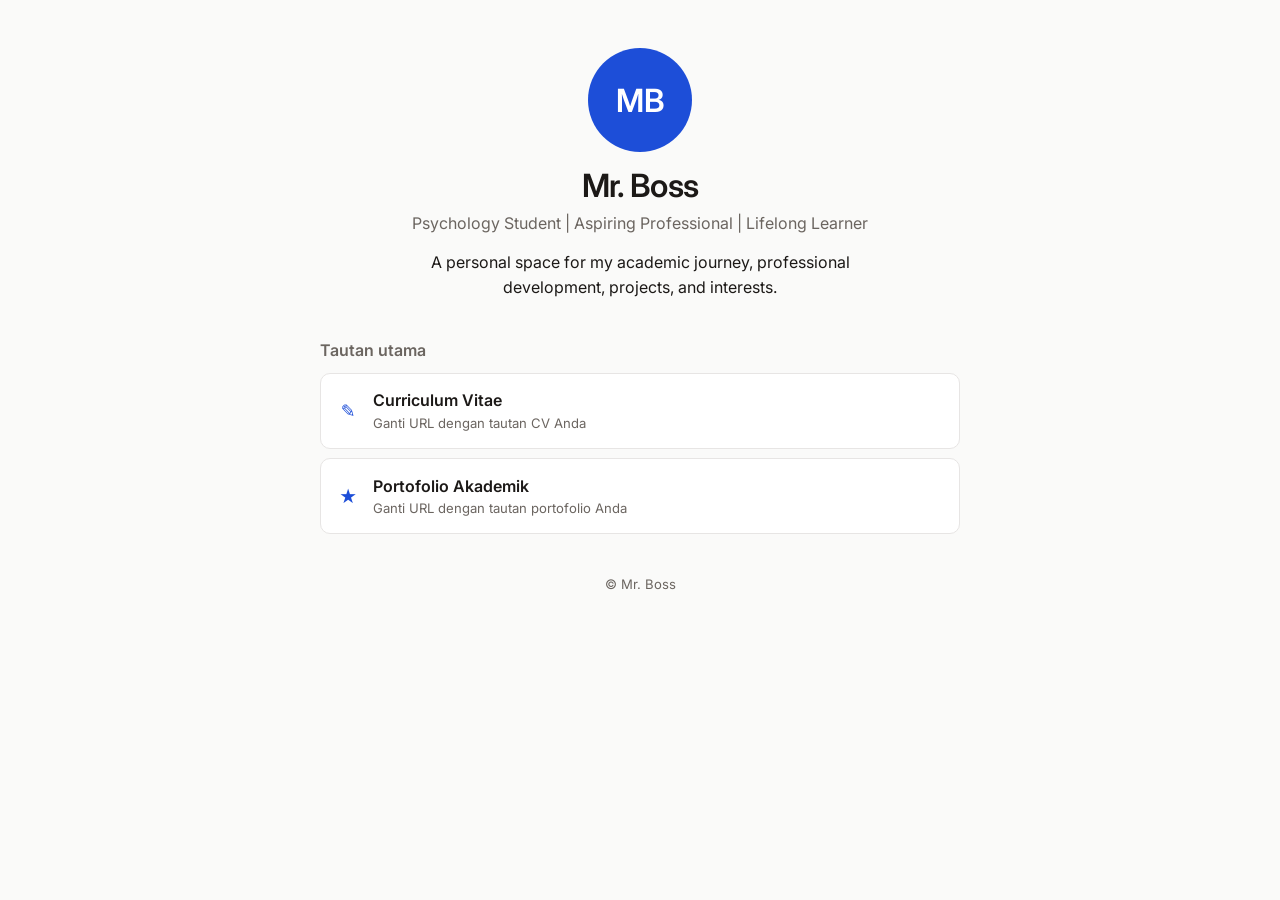
==== index.html @ 60bc8a75 "Add files via upload" ====
<!doctype html>
<html lang="id">
<head>
<meta charset="utf-8">
<meta name="viewport" content="width=device-width,initial-scale=1">
<title>Mr. Boss</title>
<meta name="description" content="A personal space for my academic journey, professional development, projects, and interests.">
<meta property="og:type" content="website">
<meta property="og:title" content="Mr. Boss">
<meta property="og:description" content="A personal space for my academic journey, professional development, projects, and interests.">
<meta name="twitter:card" content="summary">
<meta name="twitter:title" content="Mr. Boss">
<link rel="icon" href="favicon.svg" type="image/svg+xml">
<link rel="stylesheet" href="https://fonts.googleapis.com/css2?family=Inter:wght@400;600&family=Playfair+Display:wght@600&display=swap">
<link rel="stylesheet" href="assets/css/style.css">
</head>
<body>
<main id="app" class="site"><noscript>Situs ini membutuhkan JavaScript.</noscript></main>
<script src="assets/js/render.js"></script>
<script src="assets/js/app.js"></script>
</body>
</html>
---- assets/css/style.css ----
/* Situs publik + Live Preview. Tema lewat CSS variables (diatur oleh render.js). */
body{margin:0}
.site{--bg:#fafaf9;--fg:#1c1917;--card:#fff;--bd:#e7e5e4;--mut:#6b6560;--accent:#1d4ed8;--on:#fff;--r:10px;--ff:Inter,system-ui,sans-serif;--fh:var(--ff);
  background:var(--bg);color:var(--fg);font-family:var(--ff);line-height:1.55;min-height:100vh;padding:3rem 1.25rem 2rem;box-sizing:border-box}
.site[data-mode=dark]{--bg:#0c0a09;--fg:#fafaf9;--card:#1c1917;--bd:#2e2a27;--mut:#a8a29e}
.site *{box-sizing:border-box}
.wrap{max-width:640px;margin:0 auto;display:flex;flex-direction:column;gap:2.5rem}
.hero{display:flex;flex-direction:column;align-items:center;text-align:center;gap:.4rem}
.site[data-align=left] .hero{align-items:flex-start;text-align:left}
.site[data-align=left] .socials{justify-content:flex-start}
.avatar{width:104px;height:104px;border-radius:50%;object-fit:cover;border:1px solid var(--bd);margin-bottom:.6rem}
div.avatar{display:grid;place-items:center;background:var(--accent);color:var(--on);font:600 2rem var(--fh);border:0}
h1{font:600 2rem/1.15 var(--fh);letter-spacing:-.02em;margin:0}
.hero p{margin:0}
.title{color:var(--mut)}
.tag{font-style:italic}
.bio{max-width:52ch;margin-top:.5rem!important}
.meta{color:var(--mut);font-size:.85rem}
.socials{display:flex;flex-wrap:wrap;gap:.5rem;justify-content:center;margin-top:.9rem}
.chip{border:1px solid var(--bd);border-radius:999px;padding:.35rem .85rem;font-size:.85rem;color:inherit;text-decoration:none;background:var(--card)}
.chip:hover{border-color:var(--accent)}
h2{font:600 1rem var(--fh);margin:0 0 .8rem;color:var(--mut)}
.links{display:grid;gap:.6rem}
.links.grid,.projects{grid-template-columns:repeat(auto-fit,minmax(210px,1fr))}
.projects{display:grid;gap:.8rem}
.btn,.proj{display:flex;border:1px solid var(--bd);border-radius:var(--r);background:var(--card);color:inherit;text-decoration:none;transition:border-color .15s,box-shadow .15s}
.btn{gap:.85rem;align-items:center;padding:.9rem 1rem}
.btn:hover,.proj:hover{border-color:var(--accent)}
.btn b,.proj b{font-weight:600}
small{display:block;color:var(--mut);font-size:.82rem}
.ic{color:var(--accent);font-size:1.1rem;width:1.4rem;text-align:center}
.site[data-btn=solid] .btn{background:var(--accent);border-color:var(--accent);color:var(--on)}
.site[data-btn=solid] .btn small,.site[data-btn=solid] .ic{color:inherit;opacity:.85}
.site[data-card=raised] .btn,.site[data-card=raised] .proj{box-shadow:0 1px 2px rgba(0,0,0,.05),0 8px 20px -8px rgba(0,0,0,.12)}
.proj{flex-direction:column;overflow:hidden}
.proj img{width:100%;aspect-ratio:16/9;object-fit:cover;display:block}
.proj>div{padding:.85rem 1rem}
.proj p{margin:.3rem 0 0;font-size:.9rem}
.about p{margin:0 0 .8rem}
.chips{display:flex;flex-wrap:wrap;gap:.4rem}
.chips span{border:1px solid var(--bd);border-radius:var(--r);padding:.2rem .6rem;font-size:.85rem}
footer{text-align:center;color:var(--mut);font-size:.82rem}
.site a:focus-visible{outline:2px solid var(--accent);outline-offset:2px}
@media (prefers-reduced-motion:reduce){.btn,.proj{transition:none}}
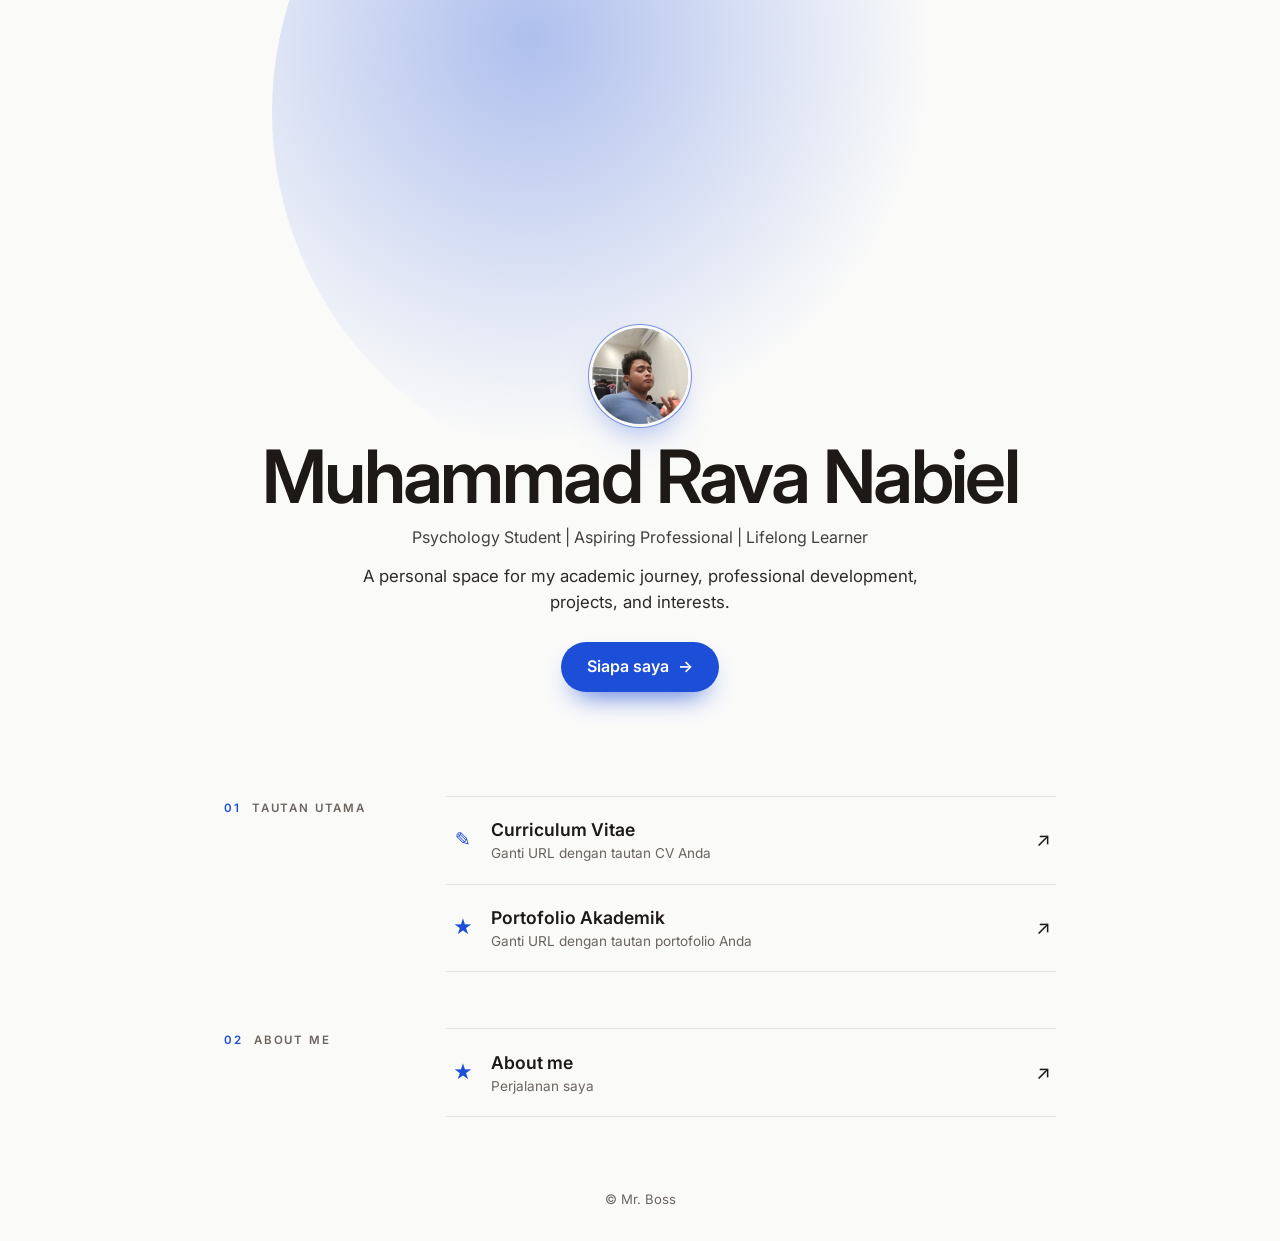
==== commit 9686ce46: "Add files via upload" ====
--- a/index.html
+++ b/index.html
@@ -18,5 +18,6 @@
 <main id="app" class="site"><noscript>Situs ini membutuhkan JavaScript.</noscript></main>
 <script src="assets/js/render.js"></script>
 <script src="assets/js/app.js"></script>
+<script src="assets/js/fx.js"></script>
 </body>
 </html>
--- a/assets/css/style.css
+++ b/assets/css/style.css
@@ -1,44 +1,91 @@
 /* Situs publik + Live Preview. Tema lewat CSS variables (diatur oleh render.js). */
 body{margin:0}
 .site{--bg:#fafaf9;--fg:#1c1917;--card:#fff;--bd:#e7e5e4;--mut:#6b6560;--accent:#1d4ed8;--on:#fff;--r:10px;--ff:Inter,system-ui,sans-serif;--fh:var(--ff);
-  background:var(--bg);color:var(--fg);font-family:var(--ff);line-height:1.55;min-height:100vh;padding:3rem 1.25rem 2rem;box-sizing:border-box}
+  background:var(--bg);color:var(--fg);font-family:var(--ff);line-height:1.55;min-height:100vh;container-type:inline-size;overflow-x:clip}
 .site[data-mode=dark]{--bg:#0c0a09;--fg:#fafaf9;--card:#1c1917;--bd:#2e2a27;--mut:#a8a29e}
 .site *{box-sizing:border-box}
-.wrap{max-width:640px;margin:0 auto;display:flex;flex-direction:column;gap:2.5rem}
-.hero{display:flex;flex-direction:column;align-items:center;text-align:center;gap:.4rem}
-.site[data-align=left] .hero{align-items:flex-start;text-align:left}
-.site[data-align=left] .socials{justify-content:flex-start}
-.avatar{width:104px;height:104px;border-radius:50%;object-fit:cover;border:1px solid var(--bd);margin-bottom:.6rem}
-div.avatar{display:grid;place-items:center;background:var(--accent);color:var(--on);font:600 2rem var(--fh);border:0}
-h1{font:600 2rem/1.15 var(--fh);letter-spacing:-.02em;margin:0}
-.hero p{margin:0}
-.title{color:var(--mut)}
-.tag{font-style:italic}
-.bio{max-width:52ch;margin-top:.5rem!important}
-.meta{color:var(--mut);font-size:.85rem}
-.socials{display:flex;flex-wrap:wrap;gap:.5rem;justify-content:center;margin-top:.9rem}
-.chip{border:1px solid var(--bd);border-radius:999px;padding:.35rem .85rem;font-size:.85rem;color:inherit;text-decoration:none;background:var(--card)}
-.chip:hover{border-color:var(--accent)}
-h2{font:600 1rem var(--fh);margin:0 0 .8rem;color:var(--mut)}
-.links{display:grid;gap:.6rem}
-.links.grid,.projects{grid-template-columns:repeat(auto-fit,minmax(210px,1fr))}
-.projects{display:grid;gap:.8rem}
-.btn,.proj{display:flex;border:1px solid var(--bd);border-radius:var(--r);background:var(--card);color:inherit;text-decoration:none;transition:border-color .15s,box-shadow .15s}
-.btn{gap:.85rem;align-items:center;padding:.9rem 1rem}
-.btn:hover,.proj:hover{border-color:var(--accent)}
-.btn b,.proj b{font-weight:600}
-small{display:block;color:var(--mut);font-size:.82rem}
-.ic{color:var(--accent);font-size:1.1rem;width:1.4rem;text-align:center}
-.site[data-btn=solid] .btn{background:var(--accent);border-color:var(--accent);color:var(--on)}
-.site[data-btn=solid] .btn small,.site[data-btn=solid] .ic{color:inherit;opacity:.85}
-.site[data-card=raised] .btn,.site[data-card=raised] .proj{box-shadow:0 1px 2px rgba(0,0,0,.05),0 8px 20px -8px rgba(0,0,0,.12)}
-.proj{flex-direction:column;overflow:hidden}
-.proj img{width:100%;aspect-ratio:16/9;object-fit:cover;display:block}
-.proj>div{padding:.85rem 1rem}
-.proj p{margin:.3rem 0 0;font-size:.9rem}
-.about p{margin:0 0 .8rem}
+.site ::selection{background:color-mix(in srgb,var(--accent) 28%,transparent)}
+.site a:focus-visible{outline:2px solid var(--accent);outline-offset:3px}
+.site a{-webkit-tap-highlight-color:transparent}
+/* Hero */
+.hero{position:relative;overflow:hidden;isolation:isolate;display:flex;align-items:flex-end;min-height:min(88vh,740px);padding:5rem 1.5rem 3rem}
+.hero .bg{position:absolute;left:0;top:-8%;width:100%;height:116%;object-fit:cover;z-index:-2;will-change:transform}
+.hero.cov{color:#fff}
+.hero.cov::after{content:"";position:absolute;inset:0;z-index:-1;background:linear-gradient(to top,rgba(0,0,0,.78),rgba(0,0,0,.2) 62%,rgba(0,0,0,.32))}
+.blob{position:absolute;z-index:-1;width:46rem;height:46rem;left:50%;top:-16rem;margin-left:-23rem;border-radius:50%;background:radial-gradient(circle at 35% 40%,color-mix(in srgb,var(--accent) 34%,transparent),transparent 62%);animation:drift 14s ease-in-out infinite alternate}
+@keyframes drift{to{transform:translate(9%,12%) scale(1.14)}}
+.hero-in{width:100%;max-width:880px;margin:0 auto;display:flex;flex-direction:column;align-items:flex-start;gap:.45rem}
+.site[data-align=center] .hero-in{align-items:center;text-align:center}
+.hero-in>p{margin:0}
+.avatar{width:96px;height:96px;border-radius:50%;object-fit:cover;box-shadow:0 0 0 3px var(--bg),0 0 0 4px color-mix(in srgb,var(--accent) 55%,var(--bd)),0 18px 34px -14px color-mix(in srgb,var(--accent) 55%,transparent);animation:float 6s ease-in-out infinite}
+.hero.cov .avatar{box-shadow:0 0 0 3px rgba(255,255,255,.9),0 18px 34px -14px rgba(0,0,0,.6)}
+@keyframes float{50%{transform:translateY(-6px)}}
+div.avatar{display:grid;place-items:center;background:var(--accent);color:var(--on);font:600 1.9rem var(--fh)}
+h1{font:600 clamp(2.4rem,8vw,4.6rem)/1.02 var(--fh);font-size:clamp(2.4rem,10cqi,4.6rem);letter-spacing:-.035em;margin:.5rem 0 .2rem}
+.title{font-size:1rem;opacity:.82}
+.tag{font-style:italic;opacity:.9}
+.bio{max-width:54ch;font-size:1.05rem;margin-top:.4rem!important;opacity:.92}
+.meta{font-size:.85rem;opacity:.75}
+.socials{display:flex;flex-wrap:wrap;gap:.5rem;margin-top:.9rem}
+.chip{position:relative;overflow:hidden;border:1px solid color-mix(in srgb,currentColor 30%,transparent);border-radius:999px;padding:.38rem .9rem;font-size:.85rem;color:inherit;text-decoration:none;backdrop-filter:blur(6px);background:color-mix(in srgb,currentColor 8%,transparent);transition:transform .15s,background .2s}
+.chip:hover{background:color-mix(in srgb,currentColor 18%,transparent)}
+.cta{position:relative;overflow:hidden;display:inline-flex;align-items:center;gap:.6rem;margin-top:1.2rem;padding:.8rem 1.6rem;border-radius:999px;background:var(--accent);color:var(--on);text-decoration:none;font-weight:600;box-shadow:0 14px 28px -14px var(--accent);transition:transform .15s,gap .25s}
+.cta:hover{gap:1rem}
+.chip:active,.cta:active,.btn:active,.proj:active{transform:scale(.96)}
+/* Konten */
+.wrap{max-width:880px;margin:0 auto;padding:3.5rem 1.5rem 2rem;display:flex;flex-direction:column;gap:3.5rem}
+.block{display:grid;gap:1.1rem}
+@container (min-width:720px){.block{grid-template-columns:190px 1fr;gap:2rem}}
+h2{font:600 .72rem var(--ff);text-transform:uppercase;letter-spacing:.16em;color:var(--mut);margin:.3rem 0 0}
+h2 span{color:var(--accent);margin-right:.7rem}
+.links{display:flex;flex-direction:column;border-top:1px solid var(--bd)}
+.links.grid{display:grid;grid-template-columns:repeat(auto-fit,minmax(220px,1fr));gap:.7rem;border:0}
+.btn{position:relative;overflow:hidden;isolation:isolate;display:flex;align-items:center;gap:1rem;padding:1.2rem .3rem;border-bottom:1px solid var(--bd);color:inherit;text-decoration:none;transition:padding .3s,color .3s,transform .15s}
+.btn::before{content:"";position:absolute;inset:0;z-index:-1;background:var(--accent);transform:scaleX(0);transform-origin:left;transition:transform .4s cubic-bezier(.2,.7,.2,1)}
+.btn::after{content:"↗";margin-left:auto;font-size:1.2rem;transition:transform .3s}
+.btn:hover,.btn:focus-visible{color:var(--on);padding-left:1rem}
+.btn:hover::before,.btn:focus-visible::before{transform:scaleX(1)}
+.btn:hover::after{transform:translate(3px,-3px)}
+.btn:hover small,.btn:hover .ic{color:inherit}
+.links.grid .btn{border:1px solid var(--bd);border-radius:var(--r);padding:1.1rem}
+.btn .tx b{font-size:1.1rem;font-weight:600}
+.btn .th{width:44px;height:44px;flex:none;object-fit:cover;border-radius:calc(var(--r)*.7)}
+.ic{color:var(--accent);font-size:1.2rem;width:1.5rem;text-align:center;transition:color .3s}
+small{display:block;color:var(--mut);font-size:.85rem;transition:color .3s}
+.site[data-btn=solid] .btn{color:var(--on)}.site[data-btn=solid] .btn::before{transform:scaleX(1)}
+.site[data-btn=solid] .btn small,.site[data-btn=solid] .ic{color:inherit}
+.site[data-card=raised] .links.grid .btn,.site[data-card=raised] .proj{box-shadow:0 12px 28px -18px rgba(0,0,0,.35)}
+.rip{position:absolute;z-index:-1;border-radius:50%;background:currentColor;opacity:.28;transform:scale(0);animation:rip .7s ease-out forwards;pointer-events:none}
+.cta .rip,.chip .rip,.proj .rip{z-index:0}
+@keyframes rip{to{transform:scale(1);opacity:0}}
+.projects{display:grid;grid-template-columns:repeat(auto-fit,minmax(220px,1fr));gap:.9rem}
+.proj{position:relative;overflow:hidden;display:flex;flex-direction:column;border:1px solid var(--bd);border-radius:var(--r);background:var(--card);color:inherit;text-decoration:none;transition:transform .25s,border-color .2s}
+.proj:hover{transform:translateY(-4px);border-color:var(--accent)}
+.proj img{width:100%;aspect-ratio:16/10;object-fit:cover;display:block;transition:transform .6s}
+.proj:hover img{transform:scale(1.05)}
+.proj>div{padding:.9rem 1rem}.proj p{margin:.3rem 0 0;font-size:.9rem}
+.about p{margin:0 0 .9rem;font-size:1.05rem}
 .chips{display:flex;flex-wrap:wrap;gap:.4rem}
-.chips span{border:1px solid var(--bd);border-radius:var(--r);padding:.2rem .6rem;font-size:.85rem}
-footer{text-align:center;color:var(--mut);font-size:.82rem}
-.site a:focus-visible{outline:2px solid var(--accent);outline-offset:2px}
-@media (prefers-reduced-motion:reduce){.btn,.proj{transition:none}}
+.chips span{border:1px solid var(--bd);border-radius:var(--r);padding:.2rem .65rem;font-size:.85rem}
+footer{text-align:center;color:var(--mut);font-size:.82rem;padding-top:1rem}
+/* Muncul saat scroll (hanya jika fx.js aktif) */
+.fx .rv{opacity:0;transform:translateY(28px);transition:opacity .9s,transform .9s cubic-bezier(.2,.7,.2,1)}
+.fx .rv.in{opacity:1;transform:none}
+/* Halaman Who am I */
+.story.top{padding-bottom:1.5rem;gap:1rem}
+.story .back{color:var(--mut);text-decoration:none;font-size:.85rem}
+.sh small{text-transform:uppercase;letter-spacing:.14em;color:var(--mut)}
+.story h1{font-size:clamp(2.3rem,9vw,3.4rem);font-size:clamp(2.3rem,9cqi,3.6rem);line-height:1.05;margin:.4rem 0 1rem}
+.story .lead{font:400 1.3rem/1.6 var(--fh);color:var(--mut);margin:0}
+.chap{position:relative;overflow:hidden;isolation:isolate;display:flex;align-items:center;min-height:60vh;padding:5rem 1.5rem;border-top:1px solid var(--bd)}
+.chap.ph{color:#fff;min-height:88vh;border:0}
+.cbg{position:absolute;left:0;top:-8%;width:100%;height:116%;object-fit:cover;z-index:-2;will-change:transform}
+.shade{position:absolute;inset:0;z-index:-1;background:linear-gradient(rgba(0,0,0,.5),rgba(0,0,0,.62))}
+.ci{width:100%;max-width:640px;margin:0 auto}
+.num{display:block;font:600 3.4rem/1 var(--fh);color:color-mix(in srgb,var(--accent) 32%,transparent);margin-bottom:.5rem}
+.chap.ph .num{color:rgba(255,255,255,.4)}
+.chap h2{font:600 clamp(1.8rem,6vw,2.5rem)/1.15 var(--fh);text-transform:none;letter-spacing:-.02em;color:inherit;margin:0 0 1.1rem}
+.chap p{margin:0 0 1.1rem;font-size:1.08rem;line-height:1.8}
+.chap.ph p{color:rgba(255,255,255,.94)}
+blockquote{margin:1.6rem 0 0;padding-left:1.1rem;border-left:3px solid var(--accent);font:italic 1.3rem/1.5 var(--fh)}
+@media (prefers-reduced-motion:reduce){.site *,.site *::before,.site *::after{animation:none!important;transition:none!important}}
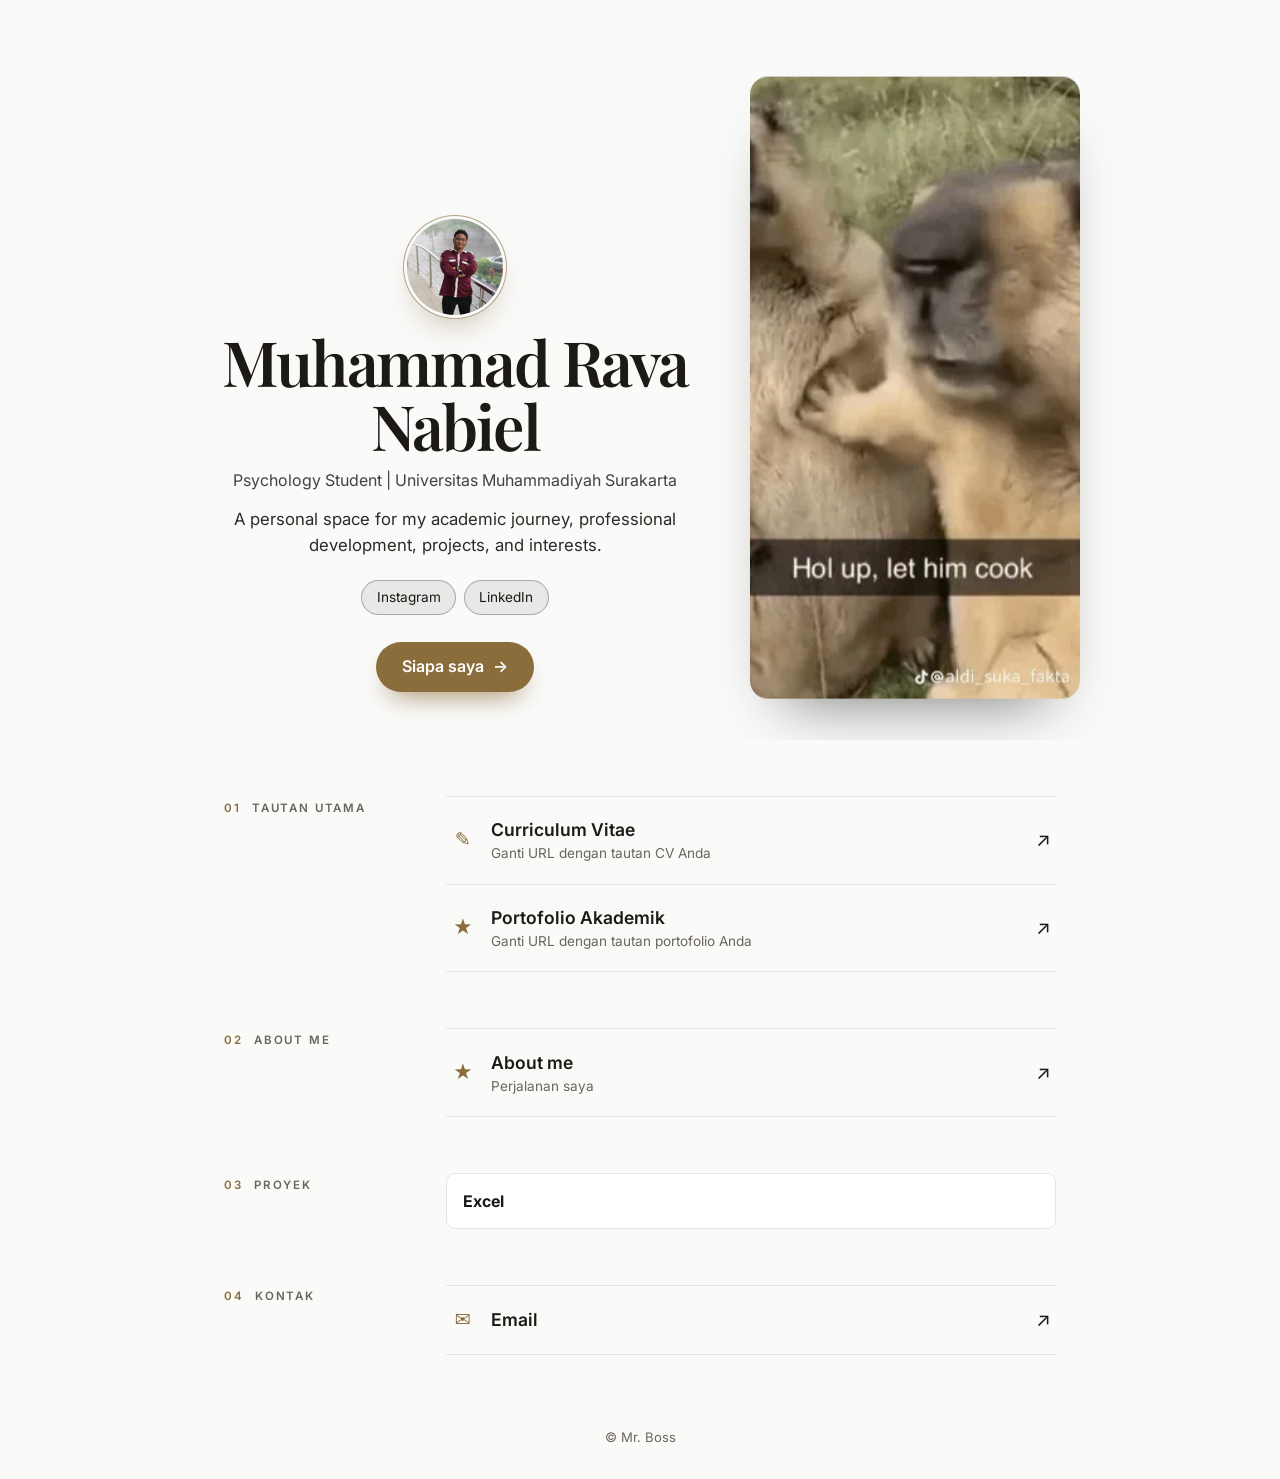
==== commit c27eb79a: "Add files via upload" ====
--- a/index.html
+++ b/index.html
@@ -11,13 +11,13 @@
 <meta name="twitter:card" content="summary">
 <meta name="twitter:title" content="Mr. Boss">
 <link rel="icon" href="favicon.svg" type="image/svg+xml">
-<link rel="stylesheet" href="https://fonts.googleapis.com/css2?family=Inter:wght@400;600&family=Playfair+Display:wght@600&display=swap">
-<link rel="stylesheet" href="assets/css/style.css">
+<link rel="stylesheet" href="https://fonts.googleapis.com/css2?family=Inter:wght@400;600&family=Playfair+Display:wght@600&family=Space+Grotesk:wght@500;600&family=DM+Serif+Display&display=swap">
+<link rel="stylesheet" href="assets/css/style.css?v=5">
 </head>
 <body>
 <main id="app" class="site"><noscript>Situs ini membutuhkan JavaScript.</noscript></main>
-<script src="assets/js/render.js"></script>
-<script src="assets/js/app.js"></script>
-<script src="assets/js/fx.js"></script>
+<script src="assets/js/render.js?v=5"></script>
+<script src="assets/js/app.js?v=5"></script>
+<script src="assets/js/fx.js?v=5"></script>
 </body>
 </html>
--- a/assets/css/style.css
+++ b/assets/css/style.css
@@ -89,3 +89,24 @@
 .chap.ph p{color:rgba(255,255,255,.94)}
 blockquote{margin:1.6rem 0 0;padding-left:1.1rem;border-left:3px solid var(--accent);font:italic 1.3rem/1.5 var(--fh)}
 @media (prefers-reduced-motion:reduce){.site *,.site *::before,.site *::after{animation:none!important;transition:none!important}}
+
+/* ===== Foto potret ===== */
+.hero .bg,.cbg{object-position:center 22%}
+@container (min-width:720px){
+ .hero.cov{color:var(--fg)}
+ .hero.cov::after{display:none}
+ .hero.cov .bg{left:auto;right:max(1.5rem,calc(50% - 440px));top:8%;width:min(36%,330px);height:84%;border-radius:calc(var(--r)*2);box-shadow:0 34px 60px -34px rgba(0,0,0,.55)}
+ .hero.cov .hero-in{padding-right:calc(min(36%,330px) + 2.5rem)}
+ .hero.cov .avatar{box-shadow:0 0 0 3px var(--bg),0 0 0 4px color-mix(in srgb,var(--accent) 55%,var(--bd)),0 18px 34px -14px color-mix(in srgb,var(--accent) 55%,transparent)}
+ .hero.cov h1{font-size:clamp(2.2rem,6.5cqi,3.9rem)}
+ .chap.ph{color:var(--fg);min-height:84vh;padding-right:max(1.5rem,calc(50% - 440px));padding-left:1.5rem}
+ .chap.ph .shade{display:none}
+ .chap.ph .cbg{left:max(1.5rem,calc(50% - 440px));top:8%;width:min(34%,320px);height:84%;border-radius:calc(var(--r)*2);box-shadow:0 34px 60px -34px rgba(0,0,0,.55)}
+ .chap.ph .ci{margin:0 0 0 auto;max-width:min(470px,54%)}
+ .chap.ph p{color:inherit}
+ .chap.ph .num{color:color-mix(in srgb,var(--accent) 32%,transparent)}
+ .chap.ph:nth-of-type(even){padding-left:max(1.5rem,calc(50% - 440px));padding-right:1.5rem}
+ .chap.ph:nth-of-type(even) .cbg{left:auto;right:max(1.5rem,calc(50% - 440px))}
+ .chap.ph:nth-of-type(even) .ci{margin:0 auto 0 0}
+}
+.hero.cov div.avatar{display:none}
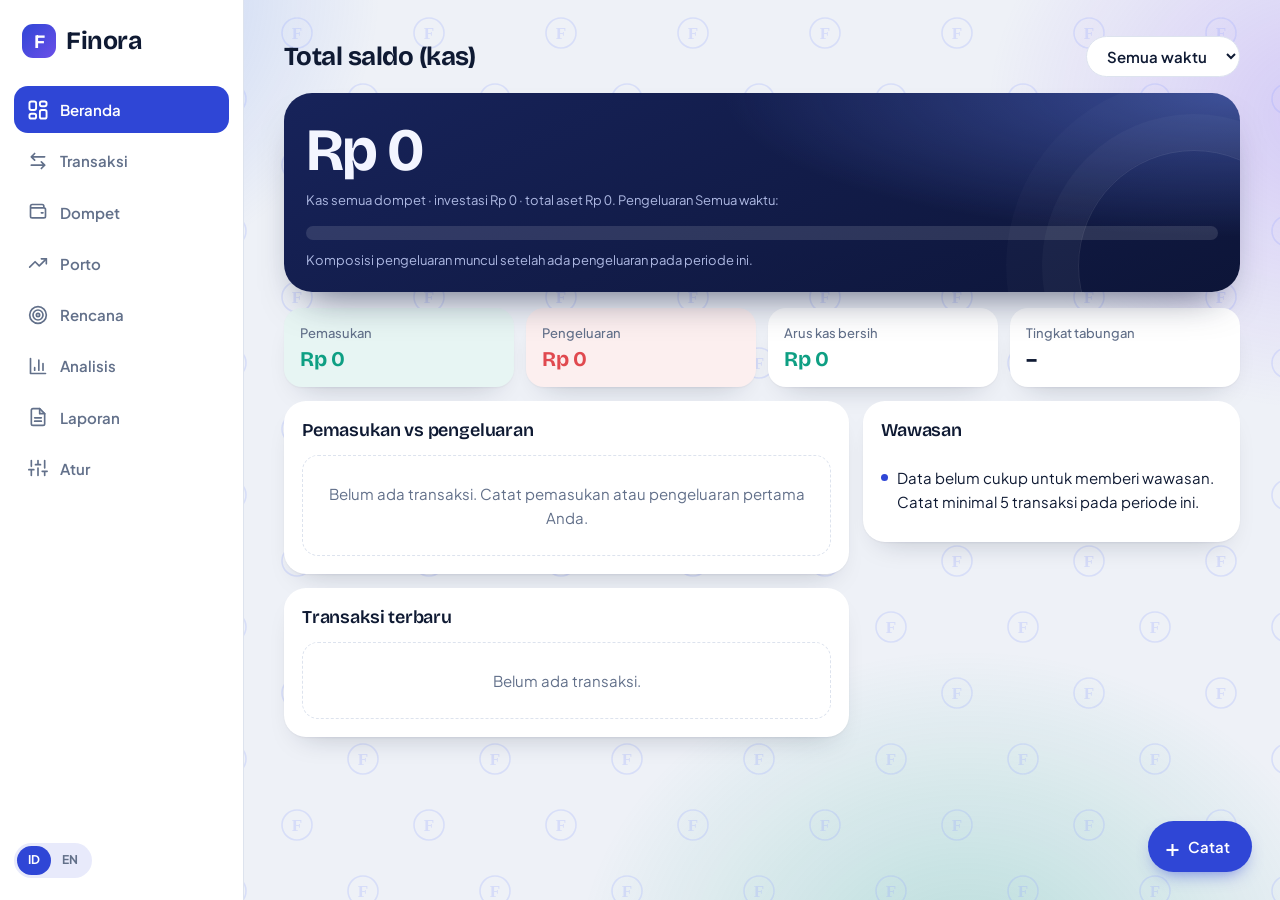
==== commit 319d22dd: "Add files via upload" ====
--- a/index.html
+++ b/index.html
@@ -1,23 +1,346 @@
-<!doctype html>
+<!DOCTYPE html>
 <html lang="id">
 <head>
 <meta charset="utf-8">
-<meta name="viewport" content="width=device-width,initial-scale=1">
-<title>Mr. Boss</title>
-<meta name="description" content="A personal space for my academic journey, professional development, projects, and interests.">
-<meta property="og:type" content="website">
-<meta property="og:title" content="Mr. Boss">
-<meta property="og:description" content="A personal space for my academic journey, professional development, projects, and interests.">
-<meta name="twitter:card" content="summary">
-<meta name="twitter:title" content="Mr. Boss">
-<link rel="icon" href="favicon.svg" type="image/svg+xml">
-<link rel="stylesheet" href="https://fonts.googleapis.com/css2?family=Inter:wght@400;600&family=Playfair+Display:wght@600&family=Space+Grotesk:wght@500;600&family=DM+Serif+Display&display=swap">
-<link rel="stylesheet" href="assets/css/style.css?v=5">
+<meta name="viewport" content="width=device-width, initial-scale=1, viewport-fit=cover">
+<title>Finora</title>
+<link rel="icon" href="data:image/svg+xml,%3Csvg xmlns=%27http://www.w3.org/2000/svg%27 viewBox=%270 0 100 100%27%3E%3Ctext y=%27.9em%27 font-size=%2790%27%3E🪙%3C/text%3E%3C/svg%3E">
+<link rel="preconnect" href="https://fonts.googleapis.com">
+<link href="https://fonts.googleapis.com/css2?family=Bricolage+Grotesque:opsz,wght@12..96,500..800&family=Plus+Jakarta+Sans:wght@400;500;600;800&display=swap" rel="stylesheet">
+<style>
+:root{--bg:#EEF1F7;--sf:#FFFFFF;--ink:#0F1A33;--mut:#62708A;--ln:#DDE3EE;--inc:#0E9F83;--exp:#E0494F;--p:#3A6FF0;--s:#8B5CF6;--t:#E89B0C;--acc:#2F46D6;--onacc:#FFFFFF;--sh:0 1px 2px rgba(15,26,51,.05),0 14px 30px -18px rgba(15,26,51,.28);--ease:cubic-bezier(.2,.8,.2,1);--disp:"Bricolage Grotesque","Plus Jakarta Sans",system-ui,sans-serif;
+box-sizing:border-box;padding-top:env(safe-area-inset-top,0px);padding-bottom:env(safe-area-inset-bottom,0px)}
+@media (prefers-color-scheme:dark){:root:not([data-theme="light"]){--bg:#0A1022;--sf:#121A33;--ink:#E9EEFB;--mut:#8F9DBB;--ln:#222C4A;--inc:#3DD6B0;--exp:#FF7A80;--p:#7FA2FF;--s:#B79CFF;--t:#FFC857;--acc:#7C93FF;--onacc:#0A1022;--sh:0 1px 2px rgba(0,0,0,.4),0 14px 30px -18px rgba(0,0,0,.7)}}
+:root[data-theme="dark"]{--bg:#0A1022;--sf:#121A33;--ink:#E9EEFB;--mut:#8F9DBB;--ln:#222C4A;--inc:#3DD6B0;--exp:#FF7A80;--p:#7FA2FF;--s:#B79CFF;--t:#FFC857;--acc:#7C93FF;--onacc:#0A1022;--sh:0 1px 2px rgba(0,0,0,.4),0 14px 30px -18px rgba(0,0,0,.7)}
+*{box-sizing:border-box}
+html,body{margin:0;height:auto}
+body{background:var(--bg);color:var(--ink);font:400 15px/1.55 "Plus Jakarta Sans",system-ui,sans-serif;font-variant-numeric:tabular-nums;-webkit-font-smoothing:antialiased}
+body::before{content:"";position:fixed;inset:-8%;z-index:-2;pointer-events:none;background:radial-gradient(520px 440px at 8% 6%,color-mix(in srgb,var(--p) 30%,transparent),transparent 70%),radial-gradient(480px 420px at 96% 18%,color-mix(in srgb,var(--s) 26%,transparent),transparent 70%),radial-gradient(560px 460px at 72% 100%,color-mix(in srgb,var(--inc) 24%,transparent),transparent 70%),radial-gradient(440px 380px at 0% 92%,color-mix(in srgb,var(--t) 22%,transparent),transparent 70%);animation:drift 26s ease-in-out infinite alternate}
+body::after{content:"";position:fixed;inset:0;z-index:-1;pointer-events:none;background-image:url("data:image/svg+xml,%3Csvg xmlns='http://www.w3.org/2000/svg' width='132' height='132' viewBox='0 0 132 132'%3E%3Cg fill='none' stroke='%238A9BFF' stroke-opacity='.22' stroke-width='1.6'%3E%3Ccircle cx='33' cy='33' r='15'/%3E%3Ccircle cx='99' cy='99' r='15'/%3E%3C/g%3E%3Cg fill='%238A9BFF' fill-opacity='.24' font-family='Georgia,serif' font-weight='700' font-size='17' text-anchor='middle'%3E%3Ctext x='33' y='39'%3EF%3C/text%3E%3Ctext x='99' y='105'%3EF%3C/text%3E%3C/g%3E%3C/svg%3E");background-size:132px 132px}
+@keyframes drift{to{transform:translate3d(-2.5%,2%,0) scale(1.08)}}
+.mbar{display:flex;align-items:center;gap:10px;padding:16px 18px 0;font:700 22px var(--disp);letter-spacing:-.02em}
+.logo{display:inline-grid;place-items:center;width:34px;height:34px;border-radius:11px;background:linear-gradient(135deg,#2F46D6,#6B4FE8);color:#fff;font:700 19px var(--disp)}
+nav{position:fixed;left:10px;right:10px;bottom:calc(10px + env(safe-area-inset-bottom,0px));display:flex;gap:2px;overflow-x:auto;scrollbar-width:none;background:color-mix(in srgb,var(--sf) 88%,transparent);-webkit-backdrop-filter:blur(14px);backdrop-filter:blur(14px);border:1px solid var(--ln);border-radius:24px;padding:6px;box-shadow:var(--sh);z-index:5}
+nav::-webkit-scrollbar{display:none}
+nav a{position:relative;overflow:hidden;flex:0 0 auto;min-width:68px;display:flex;flex-direction:column;align-items:center;gap:3px;padding:8px;font-size:11px;font-weight:600;color:var(--mut);text-decoration:none;border-radius:18px;transition:color .25s,background .25s,transform .18s var(--ease)}
+nav a svg{width:20px;height:20px;transition:transform .3s var(--ease)}
+nav a.on{background:var(--acc);color:var(--onacc)}
+nav a.on svg{transform:scale(1.14)}
+nav a:active{transform:scale(.93)}
+@media(hover:hover){nav a:not(.on):hover{color:var(--ink);background:color-mix(in srgb,var(--acc) 10%,transparent)}}
+.brand{display:none;align-items:center;gap:10px;font:700 25px var(--disp);letter-spacing:-.02em;padding:2px 8px 24px}
+main{max-width:980px;margin:0 auto;padding:16px 16px 140px}
+.enter{animation:fade .4s var(--ease)}
+@keyframes fade{from{opacity:0;transform:translateY(8px)}}
+h1{font:700 26px/1.15 var(--disp);letter-spacing:-.02em;margin:0;color:var(--ink)}
+h2{font:600 18px var(--disp);letter-spacing:-.01em;margin:0 0 14px}
+.top{display:flex;justify-content:space-between;align-items:center;gap:12px;margin:6px 0 16px;flex-wrap:wrap}
+select,input,textarea{font:inherit;color:var(--ink);background:var(--sf);border:1.5px solid var(--ln);border-radius:14px;padding:11px 13px;width:100%;transition:border-color .2s,box-shadow .2s}
+select:hover,input:hover{border-color:color-mix(in srgb,var(--acc) 45%,var(--ln))}
+select:focus,input:focus,textarea:focus{outline:0;border-color:var(--acc);box-shadow:0 0 0 4px color-mix(in srgb,var(--acc) 18%,transparent)}
+button{font:inherit;color:var(--ink)}
+.top select{width:auto;border-radius:99px;padding:9px 16px;font-weight:600}
+:focus-visible{outline:2px solid var(--acc);outline-offset:2px}
+.hero{position:relative;overflow:hidden;margin-bottom:16px;padding:24px 22px 22px;border-radius:28px;color:#F3F5FF;background:radial-gradient(90% 120% at 100% 0%,rgba(110,140,255,.45),transparent 60%),linear-gradient(155deg,#17235A,#0D1538);--ink:#F3F5FF;--mut:#AEB9E3;--ln:rgba(255,255,255,.16);--inc:#5BE3BD;--exp:#FF8D92;--p:#8AAAFF;--s:#BEA6FF;--t:#FFC857;box-shadow:0 22px 40px -22px rgba(13,21,56,.7)}
+.hero::after{content:"";position:absolute;right:-70px;bottom:-90px;width:230px;height:230px;border-radius:50%;border:1px solid rgba(255,255,255,.10);box-shadow:0 0 0 36px rgba(255,255,255,.03),0 0 0 72px rgba(255,255,255,.02);pointer-events:none}
+.hero>*{position:relative;z-index:1}
+.big{font:700 clamp(36px,10vw,60px)/1.05 var(--disp);letter-spacing:-.035em}
+.hero .big{margin:2px 0 8px}
+.rib{display:flex;height:14px;border-radius:99px;overflow:hidden;background:rgba(255,255,255,.12);margin:16px 0 10px;gap:2px}
+.rib i{display:block;height:100%;border-radius:99px;transform-origin:left;animation:grow 1.1s var(--ease) both}
+@keyframes grow{from{transform:scaleX(0)}}
+.leg{display:flex;gap:6px 18px;flex-wrap:wrap;font-size:13px;color:var(--mut)}
+.leg b{color:var(--ink);font-weight:600}
+.dot{display:inline-block;width:9px;height:9px;border-radius:50%;margin-right:6px}
+.grid{display:grid;gap:12px;grid-template-columns:repeat(2,1fr);margin-bottom:14px}
+.card{background:var(--sf);border-radius:22px;padding:18px;margin-bottom:14px;overflow-x:auto;box-shadow:var(--sh)}
+.grid .card{margin:0;border-radius:18px;padding:15px 16px}
+.grid .card:nth-child(1){background:color-mix(in srgb,var(--inc) 10%,var(--sf))}
+.grid .card:nth-child(2){background:color-mix(in srgb,var(--exp) 9%,var(--sf))}
+.k{font-size:13px;color:var(--mut);font-weight:500}.v{font:700 21px var(--disp);letter-spacing:-.02em;margin-top:3px}
+.pos{color:var(--inc)}.neg{color:var(--exp)}
+table{width:100%;border-collapse:collapse;font-size:14px}
+td,th{padding:11px 6px;border-bottom:1px solid var(--ln);text-align:left;vertical-align:top}
+tr:last-child td{border-bottom:0}
+th{font-weight:600;color:var(--mut);font-size:13px}.r{text-align:right;white-space:nowrap}
+@media(hover:hover){tbody tr:hover td{background:color-mix(in srgb,var(--acc) 5%,transparent)}}
+.chip{display:inline-block;font-size:11.5px;font-weight:500;padding:1px 9px;margin-right:2px;border-radius:99px;background:color-mix(in srgb,var(--acc) 9%,transparent);color:var(--mut);margin-top:3px}
+.btn{position:relative;overflow:hidden;border:0;border-radius:14px;padding:11px 18px;background:var(--acc);color:var(--onacc);font-weight:600;cursor:pointer;box-shadow:0 8px 18px -8px color-mix(in srgb,var(--acc) 70%,transparent);transition:transform .2s var(--ease),box-shadow .25s,background .25s,border-color .25s}
+.btn::before{content:"";position:absolute;inset:0;background:linear-gradient(110deg,transparent 30%,rgba(255,255,255,.32) 50%,transparent 70%);transform:translateX(-130%);transition:transform .7s var(--ease);pointer-events:none}
+@media(hover:hover){.btn:hover{transform:translateY(-2px);box-shadow:0 14px 24px -10px color-mix(in srgb,var(--acc) 75%,transparent)}.btn:hover::before{transform:translateX(130%)}}
+.btn:active{transform:translateY(0) scale(.95);transition-duration:.08s}
+.btn:disabled{opacity:.55;pointer-events:none}
+.btn.g{background:transparent;color:var(--ink);box-shadow:none;border:1.5px solid var(--ln)}
+.btn.d{background:transparent;color:var(--exp);box-shadow:none;border:1.5px solid var(--ln)}
+.btn.g::before,.btn.d::before{display:none}
+@media(hover:hover){.btn.g:hover{border-color:var(--acc);background:color-mix(in srgb,var(--acc) 8%,transparent);box-shadow:none}.btn.d:hover{border-color:var(--exp);background:color-mix(in srgb,var(--exp) 10%,transparent);box-shadow:none}}
+.sm{padding:5px 12px;font-size:13px;border-radius:11px}
+.rip{position:absolute;border-radius:50%;background:currentColor;opacity:.28;transform:scale(0);animation:rip .65s ease-out forwards;pointer-events:none}
+@keyframes rip{to{transform:scale(1);opacity:0}}
+.fab{position:fixed;right:16px;bottom:calc(94px + env(safe-area-inset-bottom,0px));z-index:6;display:flex;align-items:center;gap:8px;padding:14px 22px 14px 17px;border-radius:99px;animation:pulse 3s ease-out infinite}
+.pl{font-size:24px;line-height:.8;font-weight:500;transition:transform .35s var(--ease)}
+.fab:hover .pl{transform:rotate(90deg)}
+@keyframes pulse{0%{box-shadow:0 10px 24px -8px color-mix(in srgb,var(--acc) 80%,transparent),0 0 0 0 color-mix(in srgb,var(--acc) 45%,transparent)}70%,100%{box-shadow:0 10px 24px -8px color-mix(in srgb,var(--acc) 80%,transparent),0 0 0 18px transparent}}
+.tabs{display:flex;gap:6px;margin-bottom:12px;flex-wrap:wrap}
+.empty{color:var(--mut);padding:26px 14px;text-align:center;border:1.5px dashed var(--ln);border-radius:16px}
+.ins{margin:0;padding:0;list-style:none}.ins li{padding:11px 0 11px 16px;border-bottom:1px solid var(--ln);position:relative}.ins li::before{content:"";position:absolute;left:0;top:19px;width:7px;height:7px;border-radius:50%;background:var(--acc)}.ins li:last-child{border:0}
+dialog{border:0;border-radius:26px;padding:22px;width:min(440px,94vw);background:var(--sf);color:var(--ink);box-shadow:0 30px 60px -20px rgba(0,0,0,.45)}
+dialog[open]{animation:pop .32s var(--ease)}
+@keyframes pop{from{opacity:0;transform:translateY(16px) scale(.96)}}
+dialog::backdrop{background:rgba(8,14,34,.55);-webkit-backdrop-filter:blur(5px);backdrop-filter:blur(5px)}
+label{display:block;font-size:13px;font-weight:500;color:var(--mut);margin:12px 0 5px}
+.err{color:var(--exp);font-size:13px;min-height:18px;margin-top:6px}
+.row{display:flex;gap:8px;flex-wrap:wrap}
+.toast{position:fixed;left:50%;transform:translateX(-50%);bottom:calc(150px + env(safe-area-inset-bottom,0px));background:var(--ink);color:var(--bg);padding:11px 18px;border-radius:99px;z-index:20;font-weight:500;box-shadow:var(--sh);animation:toast .4s var(--ease)}
+@keyframes toast{from{opacity:0;transform:translate(-50%,14px)}}
+.note{font-size:13px;color:var(--mut)}
+.bar{height:10px;border-radius:99px;background:color-mix(in srgb,var(--acc) 10%,transparent);overflow:hidden;margin:7px 0}.bar i{display:block;height:100%;border-radius:99px;transform-origin:left;animation:grow 1s var(--ease) both}
+.card svg rect{transform-box:fill-box;transform-origin:50% 100%;animation:rise .8s var(--ease) both}
+@keyframes rise{from{transform:scaleY(0)}}
+@media(min-width:860px){
+nav{top:0;bottom:0;left:0;right:auto;width:244px;flex-direction:column;gap:4px;border:0;border-right:1px solid var(--ln);border-radius:0;padding:22px 14px;box-shadow:none;background:var(--sf);-webkit-backdrop-filter:none;backdrop-filter:none;overflow-y:auto}
+nav a{flex-direction:row;gap:12px;min-width:0;padding:12px 14px;font-size:15px;border-radius:14px}
+.brand{display:flex}.mbar{display:none}
+main{margin-left:244px;max-width:none;padding:30px 40px 60px}
+.fab{bottom:28px;right:28px}
+.toast{bottom:40px}
+.grid{grid-template-columns:repeat(4,1fr)}
+.cols{display:grid;grid-template-columns:3fr 2fr;gap:14px;align-items:start}
+}
+.lang{display:inline-flex;background:color-mix(in srgb,var(--acc) 11%,transparent);border-radius:99px;padding:3px}.lang button{border:0;background:transparent;font-weight:700;font-size:12px;padding:5px 11px;border-radius:99px;color:var(--mut);cursor:pointer;transition:background .25s,color .25s,transform .15s var(--ease)}.lang button.on{background:var(--acc);color:var(--onacc)}.lang button:active{transform:scale(.92)}.mbar .lang{margin-left:auto}nav>.lang{display:none}
+@media(min-width:860px){nav>.lang{display:inline-flex;margin-top:auto;align-self:flex-start}}
+@media(prefers-reduced-motion:reduce){*,*::before,*::after{animation:none!important;transition:none!important}}
+@media print{body::before,body::after{display:none}nav,.fab,.mbar,.top select,.noprint{display:none!important}main{margin:0;padding:0}body{background:#fff}.card{break-inside:avoid;box-shadow:none;border:1px solid #ddd}}
+</style>
 </head>
 <body>
-<main id="app" class="site"><noscript>Situs ini membutuhkan JavaScript.</noscript></main>
-<script src="assets/js/render.js?v=5"></script>
-<script src="assets/js/app.js?v=5"></script>
-<script src="assets/js/fx.js?v=5"></script>
+<nav id="nav"><div class="brand"><span class="logo">F</span>Finora</div><a href="#dashboard"><svg viewBox="0 0 24 24" fill="none" stroke="currentColor" stroke-width="2" stroke-linecap="round" stroke-linejoin="round" aria-hidden="true"><rect x="3" y="3" width="7" height="9" rx="2"/><rect x="14" y="3" width="7" height="5" rx="2"/><rect x="14" y="12" width="7" height="9" rx="2"/><rect x="3" y="16" width="7" height="5" rx="2"/></svg><span data-i="Beranda">Beranda</span></a><a href="#transaksi"><svg viewBox="0 0 24 24" fill="none" stroke="currentColor" stroke-width="2" stroke-linecap="round" stroke-linejoin="round" aria-hidden="true"><path d="M8 3 4 7l4 4M4 7h16M16 21l4-4-4-4M20 17H4"/></svg><span data-i="Transaksi">Transaksi</span></a><a href="#dompet"><svg viewBox="0 0 24 24" fill="none" stroke="currentColor" stroke-width="2" stroke-linecap="round" stroke-linejoin="round" aria-hidden="true"><path d="M19 7V5a2 2 0 0 0-2-2H5a2 2 0 0 0 0 4h14a2 2 0 0 1 2 2v8a2 2 0 0 1-2 2H5a2 2 0 0 1-2-2V5"/><path d="M16 13h2"/></svg><span data-i="Dompet">Dompet</span></a><a href="#porto"><svg viewBox="0 0 24 24" fill="none" stroke="currentColor" stroke-width="2" stroke-linecap="round" stroke-linejoin="round" aria-hidden="true"><path d="m22 7-8.5 8.5-5-5L2 17"/><path d="M16 7h6v6"/></svg><span data-i="Porto">Porto</span></a><a href="#rencana"><svg viewBox="0 0 24 24" fill="none" stroke="currentColor" stroke-width="2" stroke-linecap="round" stroke-linejoin="round" aria-hidden="true"><circle cx="12" cy="12" r="10"/><circle cx="12" cy="12" r="6"/><circle cx="12" cy="12" r="2"/></svg><span data-i="Rencana">Rencana</span></a><a href="#analisis"><svg viewBox="0 0 24 24" fill="none" stroke="currentColor" stroke-width="2" stroke-linecap="round" stroke-linejoin="round" aria-hidden="true"><path d="M3 3v18h18"/><path d="M18 17V9M13 17V5M8 17v-3"/></svg><span data-i="Analisis">Analisis</span></a><a href="#laporan"><svg viewBox="0 0 24 24" fill="none" stroke="currentColor" stroke-width="2" stroke-linecap="round" stroke-linejoin="round" aria-hidden="true"><path d="M14 2H6a2 2 0 0 0-2 2v16a2 2 0 0 0 2 2h12a2 2 0 0 0 2-2V8z"/><path d="M14 2v6h6M16 13H8M16 17H8"/></svg><span data-i="Laporan">Laporan</span></a><a href="#pengaturan"><svg viewBox="0 0 24 24" fill="none" stroke="currentColor" stroke-width="2" stroke-linecap="round" stroke-linejoin="round" aria-hidden="true"><path d="M4 21v-7M4 10V3M12 21v-9M12 8V3M20 21v-5M20 12V3M1 14h6M9 8h6M17 16h6"/></svg><span data-i="Atur">Atur</span></a><div class="lang" role="group" aria-label="Language"><button type="button" data-l="id">ID</button><button type="button" data-l="en">EN</button></div></nav>
+<div class="mbar"><span class="logo">F</span>Finora<div class="lang" role="group" aria-label="Language"><button type="button" data-l="id">ID</button><button type="button" data-l="en">EN</button></div></div>
+<main id="app"></main>
+<button class="btn fab" id="add"><span class="pl">+</span><span data-i="Catat">Catat</span></button>
+<dialog id="dlg"></dialog>
+<script>
+const $=s=>document.querySelector(s);
+const esc=s=>String(s??'').replace(/[&<>"]/g,c=>({'&':'&amp;','<':'&lt;','>':'&gt;','"':'&quot;'}[c]));
+const fmt=n=>(n<0?'-':'')+'Rp\u00A0'+Math.abs(n).toLocaleString(LOC);
+const pct=v=>v==null?'–':(Math.round(v*1000)/10).toLocaleString(LOC)+'%';
+const INC=['Gaji','Uang saku','Freelance','Bisnis','Pendapatan investasi','Dividen','Pemasukan lain'];
+const EXP={'Makanan':'p','Tempat tinggal':'p','Transportasi':'p','Utilitas':'p','Pendidikan':'p','Kesehatan':'p','Pakaian':'s','Hiburan':'s','Langganan':'s','Hobi':'s','Barang mewah':'t','Liburan mahal':'t','Barang premium':'t'};
+const TN={p:'Primer',s:'Sekunder',t:'Tersier'};
+const today=()=>new Date().toLocaleDateString('sv');
+let LOC='id-ID';
+const KEY='finora.v1';
+let S={opening:0,theme:'auto',tx:[],wallets:null,port:[]};
+try{const r=localStorage.getItem(KEY);if(r)S=Object.assign(S,JSON.parse(r))}catch(e){}
+const DW=()=>[{id:'cash',name:'Tunai',open:0},{id:'bri',name:'BRI',open:0},{id:'bca',name:'BCA',open:0},{id:'dana',name:'DANA',open:0}];
+const BI=[...INC],BE={...EXP};function ac(){INC.length=0;INC.push(...BI,...S.cats.inc);for(const k of Object.keys(EXP))delete EXP[k];Object.assign(EXP,BE,S.cats.exp)}
+function mig(){if(!Array.isArray(S.wallets)||!S.wallets.length){S.wallets=DW();S.wallets[0].open=S.opening||0}S.opening=0;if(!Array.isArray(S.port))S.port=[];if(!S.budget||typeof S.budget!=='object')S.budget={total:0,p:0,s:0,t:0,cats:{}};if(!S.budget.cats)S.budget.cats={};if(!Array.isArray(S.goals))S.goals=[];if(!S.cats||typeof S.cats!=='object')S.cats={inc:[],exp:{}};if(!Array.isArray(S.cats.inc))S.cats.inc=[];if(!S.cats.exp||typeof S.cats.exp!=='object')S.cats.exp={};if(S.lang!=='en')S.lang='id';LOC=S.lang==='en'?'en-US':'id-ID';ac()}
+mig();
+function save(){try{localStorage.setItem(KEY,JSON.stringify(S))}catch(e){toast('Penyimpanan browser tidak tersedia. Data hanya tersimpan sampai halaman ditutup.')}}
+function toast(m){const e=document.createElement('div');e.className='toast';e.textContent=m;document.body.append(e);setTimeout(()=>e.remove(),3200)}
+function theme(){S.theme==='auto'?document.documentElement.removeAttribute('data-theme'):document.documentElement.setAttribute('data-theme',S.theme)}
+const ym=d=>d.slice(0,7);
+const months=()=>[...new Set(S.tx.map(t=>ym(t.date)))].sort();
+const ml=m=>new Date(m+'-01T00:00').toLocaleDateString(LOC,{month:'short',year:'2-digit'});
+const mlong=m=>new Date(m+'-01T00:00').toLocaleDateString(LOC,{month:'long',year:'numeric'});
+const prevM=m=>{let[y,mo]=m.split('-').map(Number);mo--;if(!mo){mo=12;y--}return y+'-'+String(mo).padStart(2,'0')};
+let P=months().slice(-1)[0]||'all';
+const inP=(t,p=P)=>p==='all'||t.date.startsWith(p);
+function sum(l){const r={inc:0,exp:0,inv:0,sel:0,p:0,s:0,t:0,n:l.length};for(const t of l){if(t.type==='income')r.inc+=t.amt;else if(t.type==='invest')r.inv+=t.amt;else if(t.type==='sell')r.sel+=t.amt;else if(t.type==='expense'){r.exp+=t.amt;r[t.tier]+=t.amt}}r.net=r.inc-r.exp;
+r.sav=r.inc>0?r.net/r.inc:null;r.er=r.inc>0?r.exp/r.inc:null;for(const k of'pst')r[k+'r']=r.exp>0?r[k]/r.exp:null;return r}
+const cur=()=>sum(S.tx.filter(t=>inP(t)));
+const plabel=()=>P==='all'?'Semua waktu':P.length===4?'Tahun '+P:mlong(P);
+function periodSel(){const ms=months(),ys=[...new Set(ms.map(m=>m.slice(0,4)))];
+return `<select id="per" aria-label="Periode"><option value="all">Semua waktu</option>${ys.map(y=>`<option value="${y}"${P===y?' selected':''}>Tahun ${y}</option>`).join('')}${ms.slice().reverse().map(m=>`<option value="${m}"${P===m?' selected':''}>${mlong(m)}</option>`).join('')}</select>`.replace(`value="all">`,`value="all"${P==='all'?' selected':''}>`)}
+const empty=m=>`<div class="empty">${m}</div>`;
+function chart(){const ms=months().slice(-6);if(!ms.length)return empty('Belum ada transaksi. Catat pemasukan atau pengeluaran pertama Anda.');
+const d=ms.map(m=>{const x=sum(S.tx.filter(t=>t.date.startsWith(m)));return{m,i:x.inc,e:x.exp}});
+const mx=Math.max(...d.flatMap(x=>[x.i,x.e]),1),W=560,H=160,g=W/d.length,bw=Math.min(24,g/3);
+return `<svg viewBox="0 0 ${W} ${H+24}" width="100%" role="img" aria-label="Pemasukan dan pengeluaran per bulan">`+d.map((x,k)=>{const c=g*k+g/2,a=x.i/mx*H,b=x.e/mx*H;
+return `<rect x="${c-bw-2}" y="${H-a}" width="${bw}" height="${a}" rx="5" fill="var(--inc)"><title>${ml(x.m)} pemasukan ${fmt(x.i)}</title></rect><rect x="${c+2}" y="${H-b}" width="${bw}" height="${b}" rx="5" fill="var(--exp)"><title>${ml(x.m)} pengeluaran ${fmt(x.e)}</title></rect><text x="${c}" y="${H+17}" text-anchor="middle" font-size="12" fill="var(--mut)">${ml(x.m)}</text>`}).join('')+`</svg><div class="leg"><span><i class="dot" style="background:var(--inc)"></i>Pemasukan</span><span><i class="dot" style="background:var(--exp)"></i>Pengeluaran</span></div>`}
+function insights(c){const o=[];if(c.n<5)return['Data belum cukup untuk memberi wawasan. Catat minimal 5 transaksi pada periode ini.'];
+if(c.inc>0&&c.exp>c.inc)o.push('Pengeluaran melebihi pemasukan pada periode ini, selisihnya '+fmt(c.exp-c.inc)+'.');
+if(c.pr!=null&&c.pr>.6)o.push('Pengeluaran primer mendominasi: '+pct(c.pr)+' dari total pengeluaran.');
+if(c.tr!=null&&c.tr>.2)o.push('Pengeluaran tersier mencapai '+pct(c.tr)+' dari total. Tinjau apakah semuanya perlu.');
+if(P.length===7){const pv=sum(S.tx.filter(t=>t.date.startsWith(prevM(P))));
+if(pv.exp>0){const ch=(c.exp-pv.exp)/pv.exp;o.push('Pengeluaran '+(ch>=0?'naik ':'turun ')+pct(Math.abs(ch))+' dibanding '+mlong(prevM(P))+'.')}
+if(pv.sav!=null&&c.sav!=null)o.push('Tingkat tabungan '+(c.sav>pv.sav?'membaik':c.sav<pv.sav?'menurun':'sama')+': '+pct(pv.sav)+' menjadi '+pct(c.sav)+'.')}
+if(P.length===7)o.push(...budgetAlerts(P));if(c.sav!=null&&c.sav>=.2)o.push('Tingkat tabungan '+pct(c.sav)+' sudah di atas 20%.');
+return o.length?o:['Tidak ada hal yang menonjol pada periode ini.']}
+const row=t=>`<tr><td style="white-space:nowrap">${t.date.slice(8)}/${t.date.slice(5,7)}/${t.date.slice(2,4)}</td><td>${esc(dsc(t))}${t.demo?' <span class="chip">contoh</span>':''}<br><span class="chip">${esc(t.cat)}</span>${t.tier?` <span class="chip">${TN[t.tier]}</span>`:''} <span class="chip">${esc(wn(t.w))}${t.type==='transfer'?' → '+esc(wn(t.w2)):''}</span></td><td class="r ${t.type==='income'?'pos':t.type==='expense'?'neg':''}">${t.type==='income'?'+':t.type==='expense'?'-':''}${fmt(t.amt)}</td></tr>`;
+const V={};
+V.dashboard=()=>{const a=sum(S.tx),bal=totalOpen()+a.net-a.inv+a.sel,c=cur(),pv=portVal();
+const rib=c.exp>0?`<div class="rib" role="img" aria-label="Komposisi pengeluaran"><i style="width:${c.pr*100}%;background:var(--p)"></i><i style="width:${c.sr*100}%;background:var(--s)"></i><i style="width:${c.tr*100}%;background:var(--t)"></i></div><div class="leg">${['p','s','t'].map(k=>`<span><i class="dot" style="background:var(--${k})"></i>${TN[k]} <b>${pct(c[k+'r'])}</b> · ${fmt(c[k])}</span>`).join('')}</div>`:`<div class="rib"></div><div class="note">Komposisi pengeluaran muncul setelah ada pengeluaran pada periode ini.</div>`;
+const rec=S.tx.slice().sort((x,y)=>y.date.localeCompare(x.date)||y.id.localeCompare(x.id)).slice(0,5);
+return `<div class="top"><h1>Total saldo (kas)</h1>${periodSel()}</div>
+<div class="hero"><div class="big ${bal<0?'neg':''}">${fmt(bal)}</div><div class="note">Kas semua dompet · investasi ${fmt(pv)} · total aset ${fmt(bal+pv)}. Pengeluaran ${esc(plabel())}:</div>${rib}</div>
+<div class="grid"><div class="card"><div class="k">Pemasukan</div><div class="v pos">${fmt(c.inc)}</div></div><div class="card"><div class="k">Pengeluaran</div><div class="v neg">${fmt(c.exp)}</div></div><div class="card"><div class="k">Arus kas bersih</div><div class="v ${c.net<0?'neg':'pos'}">${fmt(c.net)}</div></div><div class="card"><div class="k">Tingkat tabungan</div><div class="v">${pct(c.sav)}</div></div></div>
+<div class="cols"><div><div class="card"><h2>Pemasukan vs pengeluaran</h2>${chart()}</div>
+<div class="card"><h2>Transaksi terbaru</h2>${rec.length?`<table>${rec.map(row).join('')}</table>`:empty('Belum ada transaksi.')}</div></div>
+<div class="card"><h2>Wawasan</h2><ul class="ins">${insights(c).map(i=>`<li>${i}</li>`).join('')}</ul></div></div>`};
+let F={type:'all',q:'',sort:'d',n:15};
+V.transaksi=()=>`<div class="top"><h1>Riwayat transaksi · ${esc(plabel())}</h1>${periodSel()}</div>
+<div class="tabs">${[['all','Semua'],['income','Pemasukan'],['expense','Pengeluaran']].map(([k,l])=>`<button class="btn ${F.type===k?'':'g'} sm" data-a="ft" data-v="${k}">${l}</button>`).join('')}</div>
+<div class="row" style="margin-bottom:12px"><input id="q" placeholder="Cari deskripsi atau kategori" value="${esc(F.q)}" style="flex:2;min-width:160px"><select id="so" style="flex:1;min-width:140px"><option value="d"${F.sort==='d'?' selected':''}>Terbaru</option><option value="o"${F.sort==='o'?' selected':''}>Terlama</option><option value="a"${F.sort==='a'?' selected':''}>Nominal terbesar</option></select></div><div class="card" id="list"></div>`;
+function list(){const q=F.q.toLowerCase();let l=S.tx.filter(t=>inP(t)&&(F.type==='all'||t.type===F.type)&&(!q||(t.desc+' '+t.cat+' '+(t.note||'')).toLowerCase().includes(q)));
+l.sort(F.sort==='a'?(a,b)=>b.amt-a.amt:F.sort==='o'?(a,b)=>a.date.localeCompare(b.date):(a,b)=>b.date.localeCompare(a.date));
+const s=sum(l),sh=l.slice(0,F.n);
+$('#list').innerHTML=l.length?`<div class="note" style="margin-bottom:8px">${l.length} transaksi · pemasukan ${fmt(s.inc)} · pengeluaran ${fmt(s.exp)}</div><table>${sh.map(t=>row(t).replace('</tr>',`<tr><td></td><td colspan="2">${t.type==='invest'||t.type==='sell'?'<span class="note">Kelola di halaman Porto</span>':`<button class="btn g sm" data-a="ed" data-id="${t.id}">Ubah</button> <button class="btn d sm" data-a="del" data-id="${t.id}">Hapus</button>`}</td></tr>`)).join('')}</table>${l.length>F.n?`<button class="btn g" style="margin-top:12px" data-a="more">Tampilkan lebih banyak</button>`:''}`:empty('Tidak ada transaksi yang cocok. Ubah filter atau periode, atau catat transaksi baru.')}
+const RR=(n,f,v,i)=>`<tr><td>${n}<br><span class="note">${f}</span></td><td class="r">${v}</td><td>${i}</td></tr>`;
+V.analisis=()=>{const c=cur();let h='';
+const ratios=[['Tingkat tabungan','Arus kas bersih ÷ pemasukan',c.sav,c.sav==null?'Belum ada pemasukan.':c.sav>=.2?'Baik (20% atau lebih).':c.sav>=0?'Positif, tetapi di bawah 20%.':'Negatif: pengeluaran melebihi pemasukan.'],['Rasio pengeluaran','Pengeluaran ÷ pemasukan',c.er,c.er==null?'Belum ada pemasukan.':c.er<=.8?'Sehat (80% atau kurang).':'Tinggi.'],['Rasio primer','Primer ÷ total pengeluaran',c.pr,'Kebutuhan pokok. Di atas 60% berarti beban kebutuhan berat.'],['Rasio sekunder','Sekunder ÷ total pengeluaran',c.sr,'Kebutuhan pendukung.'],['Rasio tersier','Tersier ÷ total pengeluaran',c.tr,'Pengeluaran non-esensial. Di atas 20% layak ditinjau.']];if(P.length===7&&S.budget.total>0){const u=c.exp/S.budget.total;ratios.push(['Pemanfaatan anggaran','Pengeluaran aktual ÷ anggaran total',u,u>1?'Melebihi anggaran.':u>=.8?'Mendekati batas anggaran.':'Dalam batas anggaran.'])}
+h+=`<div class="card"><h2>Rasio keuangan · ${esc(plabel())}</h2><table>${ratios.map(r=>RR(r[0],r[1],pct(r[2]),r[3])).join('')}</table></div>`;
+const ms=months().slice(-6),rows=ms.map((m,k)=>{const x=sum(S.tx.filter(t=>t.date.startsWith(m))),pv=ms[k-1]===prevM(m)?sum(S.tx.filter(t=>t.date.startsWith(prevM(m)))):null,g=(a,b)=>pv&&b>0?pct((a-b)/b):'–';
+return `<tr><td>${ml(m)}</td><td class="r">${fmt(x.inc)}<br><span class="note">${g(x.inc,pv&&pv.inc)}</span></td><td class="r">${fmt(x.exp)}<br><span class="note">${g(x.exp,pv&&pv.exp)}</span></td><td class="r">${fmt(x.net)}</td></tr>`}).join('');
+h+=`<div class="card"><h2>Perbandingan bulanan (MoM)</h2>${rows?`<table><tr><th>Bulan</th><th class="r">Pemasukan</th><th class="r">Pengeluaran</th><th class="r">Bersih</th></tr>${rows}</table><div class="note" style="margin-top:8px">Persentase kecil = pertumbuhan dibanding bulan kalender sebelumnya; “–” bila bulan itu tidak ada data.</div>`:empty('Belum ada data.')}</div>`;
+let sc=null;if(c.inc>0&&c.n>=5){const a=c.sav<0?0:Math.min(c.sav/.2,1)*40,b=c.er<=.8?30:Math.max(0,30*(1-c.er)/.2),d=c.pr<=.6?30:Math.max(0,30*(1-(c.pr-.6)/.4));sc=Math.round(a+b+d);sc={s:sc,a:Math.round(a),b:Math.round(b),d:Math.round(d)}}
+h+=`<div class="card"><h2>Penilaian kesehatan keuangan</h2>${sc?`<div class="big">${sc.s}<span class="note"> / 100 · ${sc.s>=75?'Sehat':sc.s>=50?'Cukup':'Perlu perhatian'}</span></div><table>${RR('Tingkat tabungan','maks 40: penuh bila ≥20%',sc.a+' / 40','')}${RR('Rasio pengeluaran','maks 30: penuh bila ≤80%',sc.b+' / 30','')}${RR('Beban kebutuhan primer','maks 30: penuh bila ≤60%',sc.d+' / 30','')}</table>`:empty('Skor muncul bila ada pemasukan dan minimal 5 transaksi pada periode ini.')}<div class="note">Ini penilaian sederhana berbasis aturan yang transparan, bukan ukuran yang tervalidasi secara ilmiah. Stabilitas arus kas, disiplin anggaran, dan dana darurat belum dihitung di versi ini.</div></div>`;return `<div class="top"><h1>Analisis keuangan</h1>${periodSel()}</div>${h}`};
+function repBase(){const start=P==='all'?'':P.length===4?P+'-01-01':P+'-01',before=start?sum(S.tx.filter(t=>t.date<start)):{net:0,inv:0,sel:0};const l=S.tx.filter(t=>inP(t)),c=sum(l),open=totalOpen()+before.net-before.inv+before.sel;return{l,c,open,close:open+c.net-c.inv+c.sel}}
+V.laporan=()=>{const{l,c,open,close}=repBase(),by=(ty)=>{const m={};l.filter(t=>t.type===ty).forEach(t=>m[t.cat]=(m[t.cat]||0)+t.amt);return Object.entries(m).sort((a,b)=>b[1]-a[1])},rt=a=>a.length?a.map(([k,v])=>`<tr><td>${esc(k)}</td><td class="r">${fmt(v)}</td></tr>`).join(''):`<tr><td colspan="2" class="note">Tidak ada data.</td></tr>`;
+return `<div class="top"><h1>Laporan · ${esc(plabel())}</h1>${periodSel()}</div><div class="row noprint" style="margin-bottom:12px"><button class="btn" data-a="csv">Ekspor CSV</button><button class="btn g" data-a="print">Cetak</button></div>
+<div class="card"><h2>Ringkasan eksekutif</h2><table><tr><td>Saldo awal periode</td><td class="r">${fmt(open)}</td></tr><tr><td>Total pemasukan</td><td class="r pos">${fmt(c.inc)}</td></tr><tr><td>Total pengeluaran</td><td class="r neg">${fmt(c.exp)}</td></tr><tr><td>Arus kas bersih</td><td class="r">${fmt(c.net)}</td></tr><tr><td>Dana ke investasi (bukan pengeluaran)</td><td class="r">${fmt(c.inv)}</td></tr><tr><td>Hasil penjualan investasi (bukan pemasukan)</td><td class="r">${fmt(c.sel)}</td></tr><tr><td><b>Saldo akhir</b></td><td class="r"><b>${fmt(close)}</b></td></tr></table></div>
+<div class="card"><h2>Laporan pemasukan dan pengeluaran</h2><div class="note" style="margin-bottom:8px">Laporan berbasis kas untuk keuangan pribadi, bukan laporan keuangan korporasi berbasis akrual.</div><table><tr><th colspan="2">Pemasukan per sumber</th></tr>${rt(by('income'))}<tr><th colspan="2">Pengeluaran per kategori</th></tr>${rt(by('expense'))}<tr><td><b>Arus kas bersih</b></td><td class="r"><b>${fmt(c.net)}</b></td></tr></table></div>
+${P.length===7&&bItems(P).length?`<div class="card"><h2>Kinerja anggaran</h2><table>${bItems(P).map(i=>`<tr><td>${esc(i.n)}</td><td class="r">${fmt(i.ac)} / ${fmt(i.pl)}</td><td class="r">${pct(i.ac/i.pl)}</td></tr>`).join('')}</table></div>`:''}<div class="card"><h2>Arus kas</h2><div class="note">Klasifikasi aktivitas operasi, investasi, dan pendanaan belum tersedia: transaksi belum memuat rincian yang mendukungnya, jadi tidak ditampilkan agar tidak mengarang data.</div></div>`};
+V.pengaturan=()=>`<div class="top"><h1>Pengaturan</h1></div>
+<div class="card"><h2>Dompet dan saldo awal</h2>${S.wallets.map(w=>`<label for="wo${w.id}">${esc(w.name)}</label><div class="row"><input class="wo" id="wo${w.id}" data-id="${w.id}" inputmode="numeric" value="${(w.open||0).toLocaleString(LOC)}" style="flex:1">${S.tx.some(t=>(t.w||'cash')===w.id||t.w2===w.id)||S.wallets.length<2?'':`<button class="btn d sm" data-a="dw" data-id="${w.id}">Hapus</button>`}</div>`).join('')}<div class="row" style="margin-top:12px"><button class="btn" data-a="op">Simpan saldo awal</button></div><label for="nw">Tambah dompet baru</label><div class="row"><input id="nw" placeholder="Mis. Jago, GoPay" style="flex:1"><button class="btn g" data-a="aw">Tambah</button></div><div class="note" style="margin-top:8px">Saldo awal tidak dihitung sebagai pemasukan.</div></div>
+<div class="card"><h2>Kategori kustom</h2>${[...S.cats.inc.map(n=>({t:'inc',n})),...Object.entries(S.cats.exp).map(([n,k])=>({t:'exp',n,k}))].map(c=>`<div class="row" style="justify-content:space-between;align-items:center;margin-bottom:8px"><span>${esc(c.n)} <span class="chip">${c.t==='inc'?'Pemasukan':TN[c.k]}</span></span><span><button class="btn g sm" data-a="cu" data-t="${c.t}" data-n="${esc(c.n)}">Ubah</button> <button class="btn d sm" data-a="cd" data-t="${c.t}" data-n="${esc(c.n)}">Hapus</button></span></div>`).join('')||'<div class="note">Belum ada kategori kustom.</div>'}<div class="row" style="margin-top:8px"><button class="btn" data-a="ca">+ Tambah kategori</button></div><div class="note" style="margin-top:8px">Kategori bawaan tidak bisa diubah. Mengganti nama atau kelompok kategori ikut memperbarui transaksi dan anggarannya.</div></div>
+<div class="card"><h2>Bahasa</h2><div class="tabs"><button class="btn sm ${S.lang==='id'?'':'g'}" data-l="id">Bahasa Indonesia</button><button class="btn sm ${S.lang==='en'?'':'g'}" data-l="en">English</button></div></div>
+<div class="card"><h2>Tema</h2><select id="th"><option value="auto">Ikuti perangkat</option><option value="light"${S.theme==='light'?' selected':''}>Terang</option><option value="dark"${S.theme==='dark'?' selected':''}>Gelap</option></select></div>
+<div class="card"><h2>Cadangan data</h2><div class="note" style="margin-bottom:10px">Data hanya tersimpan di browser ini. Menghapus data browser atau berganti perangkat dapat menghilangkan data. Salin cadangan JSON secara berkala.</div><div class="row"><button class="btn" data-a="bk">Cadangkan (JSON)</button><button class="btn g" data-a="rs">Pulihkan</button></div></div>
+<div class="card"><h2>Data contoh</h2><div class="row"><button class="btn g" data-a="demo">Muat data contoh</button><button class="btn g" data-a="undemo">Hapus data contoh</button></div></div>
+<div class="card"><h2>Hapus semua data</h2><button class="btn d" data-a="clear">Hapus semua</button></div>`;
+const COL=['var(--p)','var(--s)','var(--t)','var(--inc)','var(--exp)','var(--mut)'],CLS=['Saham','Emas','Reksa dana','Kripto','Obligasi','Lainnya'];
+const wn=id=>(S.wallets.find(w=>w.id===(id||'cash'))||{name:'?'}).name,totalOpen=()=>S.wallets.reduce((a,w)=>a+(w.open||0),0),portVal=()=>S.port.reduce((a,h)=>a+h.value,0);
+function wbal(){const m={};S.wallets.forEach(w=>m[w.id]=w.open||0);for(const t of S.tx){const w=t.w||'cash';if(!(w in m))continue;if(t.type==='income'||t.type==='sell')m[w]+=t.amt;else if(t.type==='transfer'){m[w]-=t.amt;if(t.w2 in m)m[t.w2]+=t.amt}else m[w]-=t.amt}return m}
+function alloc(it){const tot=it.reduce((a,i)=>a+Math.max(i.v,0),0);if(tot<=0)return '<div class="note">Belum ada saldo positif untuk dialokasikan.</div>';return `<div class="rib">${it.map((i,k)=>i.v>0?`<i style="width:${i.v/tot*100}%;background:${COL[k%6]}"></i>`:'').join('')}</div><div class="leg">${it.map((i,k)=>`<span><i class="dot" style="background:${COL[k%6]}"></i>${esc(i.n)} <b>${pct(Math.max(i.v,0)/tot)}</b> · ${fmt(i.v)}</span>`).join('')}</div>`}
+V.dompet=()=>{const m=wbal(),tot=Object.values(m).reduce((a,b)=>a+b,0),it=S.wallets.map(w=>({n:w.name,v:m[w.id]}));
+return `<div class="top"><h1>Alokasi dana per dompet</h1></div><div class="hero"><div class="big">${fmt(tot)}</div><div class="note">Total kas di semua dompet</div>${alloc(it)}</div><div class="card"><h2>Saldo tiap dompet</h2><table>${S.wallets.map(w=>`<tr><td>${esc(w.name)}</td><td class="r ${m[w.id]<0?'neg':''}">${fmt(m[w.id])}</td></tr>`).join('')}</table><div class="note" style="margin-top:8px">Saldo = saldo awal + pemasukan − pengeluaran − pembelian investasi ± transfer. Transfer antar dompet bukan pemasukan atau pengeluaran. Saldo negatif berarti ada transaksi yang belum tercatat. Saldo awal diatur di Pengaturan.</div></div><div class="row"><button class="btn" data-a="tf">Transfer antar dompet</button></div>`};
+V.porto=()=>{const cost=S.port.reduce((a,h)=>a+h.cost,0),pv=portVal(),by={};S.port.forEach(h=>by[h.cls]=(by[h.cls]||0)+h.value);
+return `<div class="top"><h1>Portofolio investasi</h1></div><div class="hero"><div class="big">${fmt(pv)}</div><div class="note">Nilai investasi (diperbarui manual) · modal ${fmt(cost)} · ${S.port.length?`<span class="${pv>=cost?'pos':'neg'}">${pv>=cost?'+':'-'}${fmt(Math.abs(pv-cost))} (${pct(cost>0?(pv-cost)/cost:null)})</span>`:'belum ada aset'}</div>${alloc(Object.entries(by).map(([n,v])=>({n,v})))}</div><div class="card"><h2>Aset</h2>${S.port.length?`<table>${S.port.map(h=>`<tr><td>${esc(h.name)}<br><span class="chip">${esc(h.cls)}</span></td><td class="r">${fmt(h.value)}<br><span class="note">modal ${fmt(h.cost)}</span></td></tr><tr><td colspan="2"><button class="btn g sm" data-a="hv" data-id="${h.id}">Perbarui nilai</button> <button class="btn g sm" data-a="hs" data-id="${h.id}">Jual</button> <button class="btn d sm" data-a="hd" data-id="${h.id}">Hapus</button></td></tr>`).join('')}</table>`:empty('Belum ada aset. Tambahkan emas, saham, atau reksa dana Anda.')}<div class="note" style="margin-top:8px">Portofolio terpisah dari arus kas: membeli aset memindahkan kas ke investasi, bukan pengeluaran. Nilai kini tidak otomatis, perbarui sendiri.</div></div>${(()=>{const l=S.tx.filter(t=>t.type==='sell').sort((a,b)=>b.date.localeCompare(a.date));return l.length?`<div class="card"><h2>Riwayat penjualan</h2><table>${l.map(t=>`<tr><td>${t.date.split('-').reverse().join('/')}<br><span class="note">${esc(dsc(t))}</span></td><td class="r">${fmt(t.amt)}<br><span class="${t.amt>=t.cost?'pos':'neg'}">${t.amt>=t.cost?'+':'-'}${fmt(Math.abs(t.amt-t.cost))}</span></td></tr>`).join('')}</table><div class="note" style="margin-top:8px">Laba/rugi terealisasi: ${fmt(l.reduce((a,t)=>a+t.amt-t.cost,0))}. Hasil penjualan kembali ke kas sebagai dana investasi, bukan pemasukan operasional.</div></div>`:''})()}<div class="row"><button class="btn" data-a="ah">+ Tambah aset</button></div>`};
+const MB=()=>P.length===7?P:ym(today()),fmI=e=>{const x=e.target.value.replace(/\D/g,'');e.target.value=x?(+x).toLocaleString(LOC):''};
+function bItems(m){const b=S.budget,l=S.tx.filter(t=>t.type==='expense'&&t.date.startsWith(m)),c=sum(l),cat={},it=[];l.forEach(t=>cat[t.cat]=(cat[t.cat]||0)+t.amt);
+if(b.total>0)it.push({n:'Total bulanan',pl:b.total,ac:c.exp});for(const k of'pst')if(b[k]>0)it.push({n:'Kelompok '+TN[k],pl:b[k],ac:c[k]});for(const[k,v]of Object.entries(b.cats))if(v>0)it.push({n:k,pl:v,ac:cat[k]||0});return it}
+function budgetAlerts(m){const o=[];for(const i of bItems(m)){const u=i.ac/i.pl;if(u>1)o.push(i.n+' melebihi anggaran '+fmt(i.ac-i.pl)+' ('+pct(u)+' terpakai).');else if(u>=.8)o.push(i.n+' sudah '+pct(u)+' dari anggaran.')}return o}
+V.rencana=()=>{const m=MB(),b=S.budget,it=bItems(m),cats=Object.keys(EXP).filter(c=>!(c in b.cats));
+const goals=S.goals.length?S.goals.map(g=>{const rem=Math.max(g.target-g.saved,0);let h='';if(rem>0&&g.date){if(g.date<today())h='Tanggal target sudah lewat.';else{const n=new Date(),d=new Date(g.date+'T00:00'),k=Math.max(1,(d.getFullYear()-n.getFullYear())*12+d.getMonth()-n.getMonth());h='Perlu menabung ± '+fmt(Math.ceil(rem/k))+' per bulan hingga '+g.date.split('-').reverse().join('/')+'.'}}
+return `<div style="margin-bottom:16px"><div class="row" style="justify-content:space-between"><b>${esc(g.name)}</b><span>${pct(g.saved/g.target)}</span></div><div class="bar"><i style="width:${Math.min(g.saved/g.target,1)*100}%;background:var(--inc)"></i></div><div class="note">${fmt(g.saved)} dari ${fmt(g.target)}${rem>0?' · kurang '+fmt(rem):' · tercapai'}<br>${h}</div><div class="row" style="margin-top:6px"><button class="btn g sm" data-a="gd" data-id="${g.id}">Tambah setoran</button> <button class="btn d sm" data-a="gx" data-id="${g.id}">Hapus</button></div></div>`}).join(''):empty('Belum ada target tabungan.');
+return `<div class="top"><h1>Rencana keuangan</h1></div>
+<div class="card"><h2>Anggaran · ${mlong(m)}</h2>${it.length?it.map(i=>{const u=i.ac/i.pl;return `<div style="margin-bottom:14px"><div class="row" style="justify-content:space-between"><b>${esc(i.n)}</b><span class="${u>1?'neg':''}">${pct(u)} terpakai</span></div><div class="bar"><i style="width:${Math.min(u,1)*100}%;background:${u>1?'var(--exp)':u>=.8?'var(--t)':'var(--inc)'}"></i></div><div class="note">${fmt(i.ac)} dari ${fmt(i.pl)} · ${u>1?'lebih '+fmt(i.ac-i.pl):'sisa '+fmt(i.pl-i.ac)}</div></div>`}).join(''):empty('Belum ada anggaran. Atur di bawah.')}<div class="note">Bulan mengikuti periode yang dipilih di halaman lain; bila bukan satu bulan, dipakai bulan ini. Hanya pengeluaran yang dihitung, bukan transfer atau investasi.</div></div>
+<div class="card"><h2>Atur anggaran bulanan</h2>${[['total','Total bulanan'],['p','Kelompok primer'],['s','Kelompok sekunder'],['t','Kelompok tersier']].map(([k,l])=>`<label for="b${k}">${l} (Rp, kosong = tanpa anggaran)</label><input class="bi" id="b${k}" data-k="${k}" inputmode="numeric" value="${b[k]?b[k].toLocaleString(LOC):''}">`).join('')}<div class="row" style="margin-top:12px"><button class="btn" data-a="bs">Simpan anggaran</button></div>
+<label for="bc">Anggaran per kategori</label><div class="row"><select id="bc" style="flex:1;min-width:140px">${cats.map(c=>`<option>${c}</option>`).join('')}</select><input id="bca" inputmode="numeric" placeholder="Rp" style="flex:1;min-width:120px"><button class="btn g" data-a="bcadd">Tambah</button></div>${Object.entries(b.cats).map(([k,v])=>`<div class="row" style="justify-content:space-between;margin-top:8px"><span>${esc(k)} · ${fmt(v)}</span><button class="btn d sm" data-a="bcdel" data-id="${esc(k)}">Hapus</button></div>`).join('')}</div>
+<div class="card"><h2>Target tabungan</h2>${goals}<div class="note">Setoran dicatat manual dan tidak mengubah saldo dompet. Agar kas ikut berkurang, buat dompet Tabungan di Pengaturan lalu catat transfer ke sana.</div></div><div class="row"><button class="btn" data-a="ag">+ Tambah target</button></div>`};
+function goalForm(){const d=$('#dlg');d.innerHTML=`<h2>Tambah target tabungan</h2><label for="gn">Nama target</label><input id="gn" list="gl" placeholder="Dana darurat"><datalist id="gl">${['Dana darurat','Dana nikah','Pendidikan','Kendaraan','Rumah','Liburan'].map(x=>`<option>${x}</option>`).join('')}</datalist><label for="gt">Target (Rp)</label><input id="gt" inputmode="numeric"><label for="gs">Sudah terkumpul (Rp)</label><input id="gs" inputmode="numeric"><label for="gdt">Target tanggal (opsional)</label><input id="gdt" type="date"><div class="err" id="fe" role="alert"></div><div class="row" style="margin-top:10px"><button class="btn" id="gsv">Simpan</button><button class="btn g" id="fcx">Batal</button></div>`;d.showModal();$('#gt').oninput=fmI;$('#gs').oninput=fmI;$('#fcx').onclick=()=>d.close();
+$('#gsv').onclick=()=>{const g=i=>parseInt($('#'+i).value.replace(/\D/g,''),10)||0,nm=$('#gn').value.trim(),err=m=>$('#fe').textContent=m;if(!nm)return err('Isi nama target.');if(g('gt')<=0)return err('Isi target dengan angka lebih dari 0.');S.goals.push({id:'g'+Date.now().toString(36),name:nm,target:g('gt'),saved:g('gs'),date:$('#gdt').value});save();d.close();render();toast('Target ditambahkan')}}
+function catForm(t0,old){const d=$('#dlg');let ty=old?old.t:(t0||'exp');
+d.innerHTML=`<h2>${old?'Ubah kategori':'Tambah kategori'}</h2>${old?'':`<div class="tabs"><button type="button" class="btn sm" data-ct="exp">Pengeluaran</button><button type="button" class="btn sm" data-ct="inc">Pemasukan</button></div>`}<label for="cn">Nama kategori</label><input id="cn" maxlength="30" value="${old?esc(old.name):''}"><div id="ct"><label for="ctr">Kelompok pengeluaran</label><select id="ctr">${['p','s','t'].map(k=>`<option value="${k}"${old&&old.tier===k?' selected':''}>${TN[k]}</option>`).join('')}</select></div><div class="err" id="fe" role="alert"></div><div class="row" style="margin-top:10px"><button class="btn" id="csb">Simpan</button><button class="btn g" id="fcx">Batal</button></div>`;
+const sync=()=>{d.querySelectorAll('[data-ct]').forEach(b=>b.classList.toggle('g',b.dataset.ct!==ty));$('#ct').hidden=ty!=='exp'};d.showModal();sync();$('#fcx').onclick=()=>d.close();
+d.querySelectorAll('[data-ct]').forEach(b=>b.onclick=()=>{ty=b.dataset.ct;sync()});
+$('#csb').onclick=()=>{const nm=$('#cn').value.trim().replace(/\s+/g,' '),err=m=>$('#fe').textContent=m;if(!nm)return err('Isi nama kategori.');
+const all=[...INC,...Object.keys(EXP),'Transfer','Investasi','Penjualan aset'].map(x=>x.toLowerCase());if(all.includes(nm.toLowerCase())&&!(old&&old.name.toLowerCase()===nm.toLowerCase()))return err('Nama itu sudah dipakai. Pilih nama lain.');
+const tier=$('#ctr').value;
+if(old){const o=old.name;if(old.t==='inc')S.cats.inc=S.cats.inc.map(x=>x===o?nm:x);else{delete S.cats.exp[o];S.cats.exp[nm]=tier}
+S.tx.forEach(x=>{if(x.cat===o&&x.type===(old.t==='inc'?'income':'expense')){x.cat=nm;if(old.t==='exp')x.tier=tier;if(x.desc===o)x.desc=nm}});
+if(nm!==o&&S.budget.cats[o]!=null){S.budget.cats[nm]=S.budget.cats[o];delete S.budget.cats[o]}}
+else if(ty==='inc')S.cats.inc.push(nm);else S.cats.exp[nm]=tier;
+ac();save();d.close();render();toast('Kategori disimpan')}}
+function sellForm(id){const h=S.port.find(x=>x.id===id),d=$('#dlg');let man=false;
+d.innerHTML=`<h2>Jual aset: ${esc(h.name)}</h2><label for="sp">Persen yang dijual (1–100)</label><input id="sp" inputmode="numeric" value="100"><label for="sr">Hasil penjualan (Rp)</label><input id="sr" inputmode="numeric" value="${h.value.toLocaleString(LOC)}"><label for="sd">Tanggal</label><input id="sd" type="date" value="${today()}"><label for="sw">Uang masuk ke dompet</label><select id="sw">${S.wallets.map(w=>`<option value="${w.id}">${esc(w.name)}</option>`).join('')}</select><div class="note" style="margin-top:6px">Hasil penjualan otomatis mengikuti nilai kini, ubah bila berbeda.</div><div class="err" id="fe" role="alert"></div><div class="row" style="margin-top:10px"><button class="btn" id="ssv">Simpan</button><button class="btn g" id="fcx">Batal</button></div>`;d.showModal();$('#fcx').onclick=()=>d.close();
+$('#sp').oninput=e=>{e.target.value=e.target.value.replace(/\D/g,'');if(!man){const p=Math.min(+e.target.value||0,100);$('#sr').value=p?Math.round(h.value*p/100).toLocaleString(LOC):''}};$('#sr').oninput=e=>{man=true;fmI(e)};
+$('#ssv').onclick=()=>{const p=parseInt($('#sp').value,10)||0,pr=parseInt($('#sr').value.replace(/\D/g,''),10)||0,err=m=>$('#fe').textContent=m;if(p<1||p>100)return err('Persen harus antara 1 dan 100.');if(pr<=0)return err('Isi hasil penjualan dengan angka lebih dari 0.');
+const cost=Math.round(h.cost*p/100);S.tx.push({id:'t'+Date.now().toString(36),type:'sell',cat:'Penjualan aset',amt:pr,cost,date:$('#sd').value||today(),w:$('#sw').value,h:h.id,desc:'Jual '+h.name+(p<100?' ('+p+'%)':''),nm:h.name,pc:p,note:''});
+if(p===100)S.port=S.port.filter(x=>x.id!==h.id);else{h.cost-=cost;h.value-=Math.round(h.value*p/100)}save();d.close();render();toast('Penjualan dicatat')}}
+const D={"+ Tambah aset": "+ Add asset", "+ Tambah kategori": "+ Add category", "+ Tambah target": "+ Add goal", "Alokasi dana per dompet": "Fund allocation by wallet", "Analisis keuangan": "Financial analysis", "Anggaran per kategori": "Budget per category", "Arus kas": "Cash flow", "Arus kas bersih": "Net cash flow", "Arus kas bersih ÷ pemasukan": "Net cash flow ÷ income", "Aset": "Assets", "Atur anggaran bulanan": "Set monthly budget", "Baik (20% atau lebih).": "Good (20% or more).", "Batal": "Cancel", "Beban kebutuhan primer": "Primary expense burden", "Belum ada anggaran. Atur di bawah.": "No budget yet. Set one below.", "Belum ada aset. Tambahkan emas, saham, atau reksa dana Anda.": "No assets yet. Add your gold, stocks, or mutual funds.", "Belum ada data.": "No data yet.", "Belum ada kategori kustom.": "No custom categories yet.", "Belum ada pemasukan.": "No income yet.", "Belum ada saldo positif untuk dialokasikan.": "No positive balance to allocate yet.", "Belum ada target tabungan.": "No savings goals yet.", "Belum ada transaksi.": "No transactions yet.", "Belum ada transaksi. Catat pemasukan atau pengeluaran pertama Anda.": "No transactions yet. Record your first income or expense.", "Bersih": "Net", "Bulan": "Month", "Bulan mengikuti periode yang dipilih di halaman lain; bila bukan satu bulan, dipakai bulan ini. Hanya pengeluaran yang dihitung, bukan transfer atau investasi.": "The month follows the period selected on other pages; if it is not a single month, the current month is used. Only expenses count, not transfers or investments.", "Cadangan JSON (salin dan simpan)": "JSON backup (copy and save)", "Cadangan data": "Data backup", "Cadangkan (JSON)": "Back up (JSON)", "Cari deskripsi atau kategori": "Search description or category", "Catat": "Add", "Catat transaksi": "Add transaction", "Catatan": "Notes", "Cetak": "Print", "Dana ke investasi (bukan pengeluaran)": "Funds to investments (not an expense)", "Dari dompet": "From wallet", "Data belum cukup untuk memberi wawasan. Catat minimal 5 transaksi pada periode ini.": "Not enough data for insights yet. Record at least 5 transactions in this period.", "Data contoh": "Sample data", "Data hanya tersimpan di browser ini. Menghapus data browser atau berganti perangkat dapat menghilangkan data. Salin cadangan JSON secara berkala.": "Your data is stored only in this browser. Clearing browser data or switching devices may erase it. Copy a JSON backup regularly.", "Deskripsi": "Description", "Dibeli dari dompet": "Bought from wallet", "Dompet": "Wallets", "Dompet dan saldo awal": "Wallets and opening balance", "Ekspor CSV": "Export CSV", "Gelap": "Dark", "Hapus": "Delete", "Hapus data contoh": "Remove sample data", "Hapus semua": "Delete all", "Hapus semua data": "Delete all data", "Hasil penjualan investasi (bukan pemasukan)": "Investment sale proceeds (not income)", "Ikuti perangkat": "Follow device", "Ini penilaian sederhana berbasis aturan yang transparan, bukan ukuran yang tervalidasi secara ilmiah. Stabilitas arus kas, disiplin anggaran, dan dana darurat belum dihitung di versi ini.": "This is a simple, transparent rule-based assessment, not a scientifically validated measure. Cash flow stability, budget discipline, and emergency funds are not yet included in this version.", "Jenis": "Type", "Jumlah": "Amount", "Jumlah (Rp)": "Amount (Rp)", "Kategori": "Category", "Kategori bawaan tidak bisa diubah. Mengganti nama atau kelompok kategori ikut memperbarui transaksi dan anggarannya.": "Built-in categories cannot be changed. Renaming a category or changing its group also updates its transactions and budget.", "Kategori kustom": "Custom categories", "Ke dompet": "To wallet", "Kebutuhan pendukung.": "Supporting needs.", "Kebutuhan pokok. Di atas 60% berarti beban kebutuhan berat.": "Essential needs. Above 60% means a heavy essentials burden.", "Kelompok pengeluaran": "Expense group", "Kelompok primer (Rp, kosong = tanpa anggaran)": "Primary group (Rp, empty = no budget)", "Kelompok sekunder (Rp, kosong = tanpa anggaran)": "Secondary group (Rp, empty = no budget)", "Kelompok tersier (Rp, kosong = tanpa anggaran)": "Tertiary group (Rp, empty = no budget)", "Kelompok Primer": "Primary group", "Kelompok Sekunder": "Secondary group", "Kelompok Tersier": "Tertiary group", "Total bulanan": "Monthly total", "Total bulanan (Rp, kosong = tanpa anggaran)": "Monthly total (Rp, empty = no budget)", "Klasifikasi aktivitas operasi, investasi, dan pendanaan belum tersedia: transaksi belum memuat rincian yang mendukungnya, jadi tidak ditampilkan agar tidak mengarang data.": "Classification into operating, investing, and financing activities is not available yet: transactions do not carry the details needed, so it is not shown rather than making up data.", "Komposisi pengeluaran": "Expense composition", "Komposisi pengeluaran muncul setelah ada pengeluaran pada periode ini.": "Expense composition appears once there are expenses in this period.", "Laporan": "Reports", "Laporan berbasis kas untuk keuangan pribadi, bukan laporan keuangan korporasi berbasis akrual.": "A cash-basis report for personal finances, not an accrual-basis corporate financial statement.", "Laporan pemasukan dan pengeluaran": "Income and expense statement", "Modal (Rp)": "Cost basis (Rp)", "Muat data contoh": "Load sample data", "Nama aset": "Asset name", "Nama kategori": "Category name", "Nama target": "Goal name", "Nilai kini (Rp), kosongkan bila sama dengan modal": "Current value (Rp), leave empty if equal to cost", "Nominal terbesar": "Largest amount", "Opsional": "Optional", "Pemasukan": "Income", "Pemasukan dan pengeluaran per bulan": "Income and expenses per month", "Pemasukan per sumber": "Income by source", "Pemasukan vs pengeluaran": "Income vs expenses", "Pengaturan": "Settings", "Pengeluaran": "Expenses", "Pengeluaran non-esensial. Di atas 20% layak ditinjau.": "Non-essential spending. Above 20% is worth reviewing.", "Pengeluaran per kategori": "Expenses by category", "Pengeluaran ÷ pemasukan": "Expenses ÷ income", "Penilaian kesehatan keuangan": "Financial health assessment", "Perbandingan bulanan (MoM)": "Month-over-month comparison", "Periode": "Period", "Persentase kecil = pertumbuhan dibanding bulan kalender sebelumnya; “–” bila bulan itu tidak ada data.": "The small percentage is growth versus the previous calendar month; “–” when that month has no data.", "Portofolio investasi": "Investment portfolio", "Portofolio terpisah dari arus kas: membeli aset memindahkan kas ke investasi, bukan pengeluaran. Nilai kini tidak otomatis, perbarui sendiri.": "The portfolio is separate from cash flow: buying an asset moves cash into investments, it is not an expense. Current value is not automatic, update it yourself.", "Primer ÷ total pengeluaran": "Primary ÷ total expenses", "Sekunder ÷ total pengeluaran": "Secondary ÷ total expenses", "Tersier ÷ total pengeluaran": "Tertiary ÷ total expenses", "Pulihkan": "Restore", "Rasio pengeluaran": "Expense ratio", "Rasio primer": "Primary ratio", "Rasio sekunder": "Secondary ratio", "Rasio tersier": "Tertiary ratio", "Rencana": "Plans", "Rencana keuangan": "Financial plans", "Ringkasan eksekutif": "Executive summary", "Saldo = saldo awal + pemasukan − pengeluaran − pembelian investasi ± transfer. Transfer antar dompet bukan pemasukan atau pengeluaran. Saldo negatif berarti ada transaksi yang belum tercatat. Saldo awal diatur di Pengaturan.": "Balance = opening balance + income − expenses − investment purchases ± transfers. Transfers between wallets are not income or expenses. A negative balance means some transactions have not been recorded. Set opening balances in Settings.", "Saldo akhir": "Closing balance", "Saldo awal periode": "Opening balance", "Saldo awal tidak dihitung sebagai pemasukan.": "The opening balance is not counted as income.", "Saldo tiap dompet": "Balance per wallet", "Salin": "Copy", "Sehat (80% atau kurang).": "Healthy (80% or less).", "Semua": "All", "Semua waktu": "All time", "Setoran dicatat manual dan tidak mengubah saldo dompet. Agar kas ikut berkurang, buat dompet Tabungan di Pengaturan lalu catat transfer ke sana.": "Deposits are recorded manually and do not change wallet balances. To reduce cash too, create a Savings wallet in Settings and record a transfer to it.", "Simpan": "Save", "Simpan anggaran": "Save budget", "Simpan saldo awal": "Save opening balance", "Skor muncul bila ada pemasukan dan minimal 5 transaksi pada periode ini.": "A score appears when there is income and at least 5 transactions in this period.", "Sudah dimiliki (jangan potong kas)": "Already owned (do not deduct cash)", "Sudah terkumpul (Rp)": "Saved so far (Rp)", "Tambah": "Add", "Tambah aset": "Add asset", "Tambah dompet baru": "Add new wallet", "Tambah kategori": "Add category", "Tambah target tabungan": "Add savings goal", "Tanggal": "Date", "Target (Rp)": "Target (Rp)", "Target tabungan": "Savings goals", "Target tanggal (opsional)": "Target date (optional)", "Tema": "Theme", "Tempel cadangan JSON": "Paste JSON backup", "Terang": "Light", "Terbaru": "Newest", "Terlama": "Oldest", "Tidak ada data.": "No data.", "Tidak ada transaksi yang cocok. Ubah filter atau periode, atau catat transaksi baru.": "No matching transactions. Change the filter or period, or add a new transaction.", "Tingkat": "Tier", "Tingkat tabungan": "Savings rate", "Total kas di semua dompet": "Total cash across all wallets", "Total pemasukan": "Total income", "Total pengeluaran": "Total expenses", "Total saldo (kas)": "Total balance (cash)", "Transaksi": "Transactions", "Transaksi terbaru": "Recent transactions", "Transfer antar dompet": "Transfer between wallets", "Tutup": "Close", "Ubah": "Edit", "Wawasan": "Insights", "contoh": "sample", "maks 30: penuh bila ≤60%": "max 30: full when ≤60%", "maks 30: penuh bila ≤80%": "max 30: full when ≤80%", "maks 40: penuh bila ≥20%": "max 40: full when ≥20%", "Mis. Jago, GoPay": "E.g. Jago, GoPay", "Emas Antam 5 gr": "Antam gold 5 g", "Anggaran disimpan": "Budget saved", "Aset ditambahkan": "Asset added", "Dalam batas anggaran.": "Within budget.", "Data contoh dihapus": "Sample data removed", "Data contoh dimuat": "Sample data loaded", "Data dipulihkan": "Data restored", "Data saat ini akan diganti. Lanjutkan?": "Current data will be replaced. Continue?", "Ekspor CSV (salin, tempel ke Excel atau Sheets)": "CSV export (copy, paste into Excel or Sheets)", "Format cadangan tidak valid. Tempel seluruh isi JSON dari tombol Cadangkan.": "Invalid backup format. Paste the entire JSON from the Back up button.", "Hapus SEMUA data? Tindakan ini tidak bisa dibatalkan. Pastikan sudah membuat cadangan.": "Delete ALL data? This cannot be undone. Make sure you have a backup.", "Hapus aset ini? Pembelian dan penjualan terkait ikut dihapus dari riwayat, dan kas dompet disesuaikan.": "Delete this asset? Related purchases and sales are also removed from history, and wallet cash is adjusted.", "Hapus target ini?": "Delete this goal?", "Hapus transaksi ini? Semua perhitungan akan diperbarui.": "Delete this transaction? All calculations will be updated.", "Hasil penjualan (Rp)": "Sale proceeds (Rp)", "Hasil penjualan otomatis mengikuti nilai kini, ubah bila berbeda.": "Proceeds follow the current value automatically; change if different.", "Isi hasil penjualan dengan angka lebih dari 0.": "Enter sale proceeds greater than 0.", "Isi jumlah dengan angka lebih dari 0.": "Enter an amount greater than 0.", "Isi modal dengan angka lebih dari 0.": "Enter a cost basis greater than 0.", "Isi nama aset.": "Enter an asset name.", "Isi nama dompet": "Enter a wallet name", "Isi nama kategori.": "Enter a category name.", "Isi nama target.": "Enter a goal name.", "Isi nilai lebih dari 0": "Enter a value greater than 0", "Isi nominal setoran": "Enter a deposit amount", "Isi target dengan angka lebih dari 0.": "Enter a target greater than 0.", "Jual": "Sell", "Jumlah terlalu besar.": "Amount is too large.", "Kategori disimpan": "Category saved", "Kelola di halaman Porto": "Manage on the Portfolio page", "Kinerja anggaran": "Budget performance", "Melebihi anggaran.": "Over budget.", "Mendekati batas anggaran.": "Close to the budget limit.", "Nama itu sudah dipakai. Pilih nama lain.": "That name is already used. Choose another.", "Pemanfaatan anggaran": "Budget utilization", "Pengeluaran aktual ÷ anggaran total": "Actual expenses ÷ total budget", "Penjualan dicatat": "Sale recorded", "Penyimpanan browser tidak tersedia. Data hanya tersimpan sampai halaman ditutup.": "Browser storage is unavailable. Data is kept only until the page is closed.", "Perbarui nilai": "Update value", "Perlu perhatian": "Needs attention", "Persen harus antara 1 dan 100.": "Percentage must be between 1 and 100.", "Persen yang dijual (1–100)": "Percent sold (1–100)", "Pilih dompet asal dan tujuan yang berbeda.": "Choose different source and destination wallets.", "Pilih kategori dan isi nominal": "Choose a category and enter an amount", "Pilih tanggal yang valid.": "Pick a valid date.", "Pilih teks lalu salin manual": "Select the text and copy it manually", "Positif, tetapi di bawah 20%.": "Positive, but below 20%.", "Negatif: pengeluaran melebihi pemasukan.": "Negative: expenses exceed income.", "Tinggi.": "High.", "Riwayat penjualan": "Sales history", "Saldo awal disimpan": "Opening balance saved", "Tambah setoran": "Add deposit", "Tampilkan lebih banyak": "Show more", "Tanggal target sudah lewat.": "The target date has passed.", "Target ditambahkan": "Goal added", "Tidak ada hal yang menonjol pada periode ini.": "Nothing stands out in this period.", "Uang masuk ke dompet": "Money goes into wallet", "Ubah kategori": "Edit category", "Ubah transaksi": "Edit transaction", "Ya, lanjutkan": "Yes, continue", "Tersimpan": "Saved", "Sehat": "Healthy", "Cukup": "Fair", "Bahasa": "Language", "Beli": "Bought", "Beranda": "Home", "Porto": "Portfolio", "Analisis": "Analysis", "Atur": "Settings", "Cukup (50–74)": "Fair", "Makanan": "Food", "Tempat tinggal": "Housing", "Transportasi": "Transport", "Utilitas": "Utilities", "Pendidikan": "Education", "Kesehatan": "Healthcare", "Pakaian": "Clothing", "Hiburan": "Entertainment", "Langganan": "Subscriptions", "Hobi": "Hobbies", "Barang mewah": "Luxury goods", "Liburan mahal": "Luxury holidays", "Barang premium": "Premium goods", "Gaji": "Salary", "Uang saku": "Allowance", "Freelance": "Freelance", "Bisnis": "Business", "Pendapatan investasi": "Investment income", "Dividen": "Dividends", "Pemasukan lain": "Other income", "Primer": "Primary", "Sekunder": "Secondary", "Tersier": "Tertiary", "Saham": "Stocks", "Emas": "Gold", "Reksa dana": "Mutual funds", "Kripto": "Crypto", "Obligasi": "Bonds", "Lainnya": "Other", "Tunai": "Cash", "Investasi": "Investment", "Penjualan aset": "Asset sale", "Penjualan investasi": "Investment sale", "Dana darurat": "Emergency fund", "Dana nikah": "Wedding fund", "Kendaraan": "Vehicle", "Rumah": "House", "Liburan": "Vacation", "Kiriman bulanan": "Monthly allowance", "Proyek desain": "Design project", "Kos": "Rent", "Makan harian": "Daily meals", "Bensin": "Fuel", "Nonton": "Movies", "Baju": "Clothes"};
+const tn=x=>D[x]!=null?D[x]:x,tp=x=>x.replace(/^Tahun /,'Year ').replace(/^Semua waktu$/,'All time'),
+PT={'Riwayat transaksi':'Transaction history','Rasio keuangan':'Financial ratios','Laporan':'Report','Anggaran':'Budget'},
+R=[[/^(\d+) transaksi · pemasukan (.+) · pengeluaran (.+)$/,m=>`${m[1]} transactions · income ${m[2]} · expenses ${m[3]}`],
+[/^\/ 100 · (.+)$/,m=>'/ 100 · '+tn(m[1])],
+[/^Kas semua dompet · investasi (.+) · total aset (.+)\. Pengeluaran (.+):$/,m=>`Cash across all wallets · investments ${m[1]} · total assets ${m[2]}. Expenses ${tp(m[3])}:`],
+[/^(Riwayat transaksi|Rasio keuangan|Laporan|Anggaran) · (.+)$/,m=>PT[m[1]]+' · '+tp(m[2])],
+[/^(.+) (pemasukan|pengeluaran) (Rp.+)$/,m=>`${m[1]} ${m[2]==='pemasukan'?'income':'expenses'} ${m[3]}`],
+[/^(.+) terpakai$/,m=>m[1]+' used'],
+[/^(Rp.+?) dari (Rp.+?) · (sisa|lebih) (.+)$/,m=>`${m[1]} of ${m[2]} · ${m[3]==='sisa'?'remaining':'over by'} ${m[4]}`],
+[/^(Rp.+?) dari (Rp.+?) · kurang (.+)$/,m=>`${m[1]} of ${m[2]} · ${m[3]} to go`],
+[/^(Rp.+?) dari (Rp.+?) · tercapai$/,m=>`${m[1]} of ${m[2]} · reached`],
+[/^Perlu menabung ± (.+?) per bulan hingga (.+)\.$/,m=>`Save about ${m[1]} per month until ${m[2]}.`],
+[/^Pengeluaran melebihi pemasukan pada periode ini, selisihnya (.+)\.$/,m=>`Expenses exceeded income this period by ${m[1]}.`],
+[/^Pengeluaran primer mendominasi: (.+) dari total pengeluaran\.$/,m=>`Primary expenses dominate: ${m[1]} of total expenses.`],
+[/^Pengeluaran tersier mencapai (.+) dari total\. Tinjau apakah semuanya perlu\.$/,m=>`Tertiary expenses reach ${m[1]} of the total. Review whether all of it is necessary.`],
+[/^Pengeluaran (naik|turun) (.+) dibanding (.+)\.$/,m=>`Expenses ${m[1]==='naik'?'rose':'fell'} ${m[2]} compared with ${tp(m[3])}.`],
+[/^Tingkat tabungan (membaik|menurun|sama): (.+) menjadi (.+)\.$/,m=>`Savings rate ${({membaik:'improved',menurun:'declined',sama:'unchanged'})[m[1]]}: ${m[2]} to ${m[3]}.`],
+[/^Tingkat tabungan (.+) sudah di atas 20%\.$/,m=>`Savings rate ${m[1]} is already above 20%.`],
+[/^(.+) melebihi anggaran (.+) \((.+) terpakai\)\.$/,m=>`${tn(m[1])} is over budget by ${m[2]} (${m[3]} used).`],
+[/^(.+) sudah (.+) dari anggaran\.$/,m=>`${tn(m[1])} has used ${m[2]} of its budget.`],
+[/^Nilai investasi \(diperbarui manual\) · modal (.+?)(?: · (belum ada aset)| ·)$/,m=>`Investment value (updated manually) · cost ${m[1]} ·`+(m[2]?' no assets yet':'')],
+[/^modal (.+)$/,m=>'cost '+m[1]],
+[/^Laba\/rugi terealisasi: (.+)\. Hasil penjualan kembali .+$/,m=>`Realized gain/loss: ${m[1]}. Sale proceeds return to cash as investment funds, not operating income.`],
+[/^(.+) → (.+)$/,m=>tn(m[1])+' → '+tn(m[2])],
+[/^Hapus kategori (.+)\?$/,m=>`Delete category ${m[1]}?`],
+[/^Nilai kini: (.+)$/,m=>'Current value: '+m[1]],
+[/^Setoran target: (.+)$/,m=>'Deposit for goal: '+m[1]],
+[/^Jual aset: (.+)$/,m=>'Sell asset: '+m[1]],
+[/^Kategori dipakai (\d+) transaksi\. .+$/,m=>`Category is used by ${m[1]} transactions. Move them to another category first.`],
+[/^Tahun (\d{4})$/,m=>'Year '+m[1]]];
+const T=s=>S.lang==='en'&&D[s]!=null?D[s]:s,EN=()=>S.lang==='en';
+const dsc=t=>t.nm&&t.type==='invest'?(EN()?'Bought ':'Beli ')+t.nm:t.nm&&t.type==='sell'?(EN()?'Sold ':'Jual ')+t.nm+(t.pc<100?' ('+t.pc+'%)':''):t.auto?(EN()?'Transfer ':'Transfer ')+wn(t.w)+' → '+wn(t.w2):t.desc;
+function trText(s){const m=/^(\s*)([\s\S]*?)(\s*)$/.exec(s),c=m[2];if(!c)return s;let r=D[c];if(r==null)for(const[re,f]of R){const x=re.exec(c);if(x){r=f(x);break}}return r==null?s:m[1]+r+m[3]}
+const NOTR=['SCRIPT','STYLE','TEXTAREA'];
+function trNode(n){if(S.lang!=='en')return;if(n.nodeType===3){const p=n.parentNode;if(!p||NOTR.includes(p.nodeName))return;if(p.nodeName==='OPTION'&&!p.hasAttribute('value')&&p.parentNode&&p.parentNode.nodeName!=='DATALIST')p.setAttribute('value',n.data.trim());const t=trText(n.data);if(t!==n.data)n.data=t}else if(n.nodeType===1){for(const a of['placeholder','aria-label','title']){const v=n.getAttribute(a);if(v){const t=trText(v);if(t!==v)n.setAttribute(a,t)}}if(!NOTR.includes(n.nodeName))n.childNodes.forEach(trNode)}}
+new MutationObserver(ms=>{if(S.lang!=='en')return;for(const m of ms){if(m.type==='characterData')trNode(m.target);else m.addedNodes.forEach(trNode)}}).observe(document.body,{childList:true,subtree:true,characterData:true});
+function relabel(){document.querySelectorAll('[data-i]').forEach(e=>e.textContent=T(e.dataset.i));document.querySelectorAll('.lang button').forEach(b=>b.classList.toggle('on',b.dataset.l===S.lang));document.documentElement.lang=S.lang;document.title=EN()?'Finora - Personal finance':'Finora'}
+function setLang(l){S.lang=l;LOC=l==='en'?'en-US':'id-ID';save();const d=$('#dlg');if(d.open)d.close();relabel();render()}
+document.addEventListener('click',e=>{const b=e.target.closest('[data-l]');if(b&&b.dataset.l!==S.lang)setLang(b.dataset.l)});
+let LV;
+function countUp(){if(matchMedia('(prefers-reduced-motion:reduce)').matches)return;document.querySelectorAll('.big').forEach(el=>{const t=el.firstChild;if(!t||t.nodeType!==3||!/Rp/.test(t.textContent))return;const neg=t.textContent.trim().startsWith('-'),to=parseInt(t.textContent.replace(/\D/g,''),10)||0,t0=performance.now(),st=now=>{const k=Math.min((now-t0)/900,1);t.textContent=fmt((neg?-1:1)*Math.round(to*(1-Math.pow(1-k,3))));if(k<1)requestAnimationFrame(st)};requestAnimationFrame(st)})}
+document.addEventListener('pointerdown',e=>{const b=e.target.closest('.btn,nav a');if(!b||b.disabled)return;const r=b.getBoundingClientRect(),d=Math.max(r.width,r.height)*2,x=document.createElement('span');x.className='rip';x.style.cssText=`width:${d}px;height:${d}px;left:${e.clientX-r.left-d/2}px;top:${e.clientY-r.top-d/2}px`;b.append(x);x.onanimationend=()=>x.remove()});
+function render(){const n=V[location.hash.slice(1)]?location.hash.slice(1):'dashboard';const ch=n!==LV;LV=n;$('#app').classList.toggle('enter',ch);$('#app').innerHTML=V[n]();document.querySelectorAll('#nav a').forEach(a=>a.classList.toggle('on',a.hash==='#'+n));if(n==='transaksi')list();if(ch){countUp();const o=document.querySelector('#nav a.on');if(o&&o.scrollIntoView)o.scrollIntoView({inline:'center',block:'nearest'})}}
+function ask(m,fn,v){const d=$('#dlg');d.innerHTML=`<h2>${m}</h2>${v!=null?`<input id="ai" inputmode="numeric" value="${v}">`:''}<div class="row" style="margin-top:14px"><button class="btn" id="aok">${v!=null?'Simpan':'Ya, lanjutkan'}</button><button class="btn g" id="fcx">Batal</button></div>`;if(!d.open)d.showModal();$('#fcx').onclick=()=>d.close();const i=$('#ai');if(i)i.oninput=e=>{const x=e.target.value.replace(/\D/g,'');e.target.value=x?(+x).toLocaleString(LOC):''};$('#aok').onclick=()=>{const n=i?parseInt(i.value.replace(/\D/g,''),10)||0:0;d.close();fn(n)}}
+function holdForm(){const d=$('#dlg'),fm=e=>{const x=e.target.value.replace(/\D/g,'');e.target.value=x?(+x).toLocaleString(LOC):''};d.innerHTML=`<h2>Tambah aset</h2><label for="hn">Nama aset</label><input id="hn" placeholder="Emas Antam 5 gr"><label for="hc">Jenis</label><select id="hc">${CLS.map(c=>`<option>${c}</option>`).join('')}</select><label for="hm">Modal (Rp)</label><input id="hm" inputmode="numeric"><label for="hv">Nilai kini (Rp), kosongkan bila sama dengan modal</label><input id="hv" inputmode="numeric"><label for="hd">Tanggal</label><input id="hd" type="date" value="${today()}"><label for="hw">Dibeli dari dompet</label><select id="hw"><option value="">Sudah dimiliki (jangan potong kas)</option>${S.wallets.map(w=>`<option value="${w.id}">${esc(w.name)}</option>`).join('')}</select><div class="err" id="fe" role="alert"></div><div class="row" style="margin-top:10px"><button class="btn" id="hs">Simpan</button><button class="btn g" id="fcx">Batal</button></div>`;d.showModal();$('#hm').oninput=fm;$('#hv').oninput=fm;$('#fcx').onclick=()=>d.close();
+$('#hs').onclick=()=>{const g=i=>parseInt($('#'+i).value.replace(/\D/g,''),10)||0,cost=g('hm'),nm=$('#hn').value.trim(),err=m=>$('#fe').textContent=m;if(!nm)return err('Isi nama aset.');if(cost<=0)return err('Isi modal dengan angka lebih dari 0.');const id='h'+Date.now().toString(36),date=$('#hd').value||today(),w=$('#hw').value;S.port.push({id,name:nm,cls:$('#hc').value,cost,value:g('hv')||cost,date});if(w)S.tx.push({id:'t'+id,type:'invest',cat:'Investasi',amt:cost,date,w,h:id,desc:'Beli '+nm,nm,note:''});save();d.close();render();toast('Aset ditambahkan')}}
+function form(id,t0){const old=id?S.tx.find(x=>x.id===id):null,t=old||{type:t0||'expense',date:today(),cat:'Makanan',amt:'',desc:'',note:'',w:S.wallets[0].id},d=$('#dlg'),W=s=>S.wallets.map(w=>`<option value="${w.id}"${w.id===s?' selected':''}>${esc(w.name)}</option>`).join(''),opts=y=>(y==='income'?INC:Object.keys(EXP)).map(c=>`<option${c===t.cat?' selected':''}>${c}</option>`).join('');let ty=t.type;
+const w2d=t.w2||(S.wallets.find(w=>w.id!==(t.w||'cash'))||S.wallets[0]).id;
+d.innerHTML=`<h2>${id?'Ubah transaksi':'Catat transaksi'}</h2><div class="tabs">${[['expense','Pengeluaran'],['income','Pemasukan'],['transfer','Transfer']].map(([k,l])=>`<button type="button" class="btn sm" data-ty="${k}">${l}</button>`).join('')}</div>
+<label for="fa">Jumlah (Rp)</label><input id="fa" inputmode="numeric" value="${t.amt?t.amt.toLocaleString(LOC):''}" placeholder="25.000"><label for="fd">Tanggal</label><input id="fd" type="date" value="${t.date}"><label for="fw" id="lw">Dompet</label><select id="fw">${W(t.w||'cash')}</select><div id="d2"><label for="fw2">Ke dompet</label><select id="fw2">${W(w2d)}</select></div><div id="dc"><label for="fc">Kategori</label><select id="fc">${opts(ty)}</select></div><label for="fs">Deskripsi</label><input id="fs" value="${esc(t.desc)}" placeholder="Opsional"><label for="fn">Catatan</label><input id="fn" value="${esc(t.note||'')}"><div class="err" id="fe" role="alert"></div><div class="row" style="margin-top:10px"><button class="btn" id="fsv">Simpan</button><button class="btn g" id="fcx">Batal</button></div>`;
+const sync=()=>{d.querySelectorAll('[data-ty]').forEach(b=>b.classList.toggle('g',b.dataset.ty!==ty));$('#d2').hidden=ty!=='transfer';$('#dc').hidden=ty==='transfer';$('#lw').textContent=ty==='transfer'?'Dari dompet':'Dompet'};
+d.showModal();sync();setTimeout(()=>$('#fa').focus(),30);
+d.querySelectorAll('[data-ty]').forEach(b=>b.onclick=()=>{ty=b.dataset.ty;t.cat=ty==='income'?INC[0]:'Makanan';if(ty!=='transfer')$('#fc').innerHTML=opts(ty);sync()});
+$('#fa').oninput=e=>{const v=e.target.value.replace(/\D/g,'');e.target.value=v?(+v).toLocaleString(LOC):''};$('#fcx').onclick=()=>d.close();
+$('#fsv').onclick=e=>{const b=e.target,amt=parseInt($('#fa').value.replace(/\D/g,''),10)||0,date=$('#fd').value,w=$('#fw').value,err=m=>$('#fe').textContent=m;
+if(amt<=0)return err('Isi jumlah dengan angka lebih dari 0.');if(!/^\d{4}-\d{2}-\d{2}$/.test(date))return err('Pilih tanggal yang valid.');if(amt>1e13)return err('Jumlah terlalu besar.');if(ty==='transfer'&&w===$('#fw2').value)return err('Pilih dompet asal dan tujuan yang berbeda.');
+b.disabled=true;const cat=ty==='transfer'?'Transfer':$('#fc').value,o={id:id||'t'+Date.now().toString(36)+Math.random().toString(36).slice(2,5),type:ty,amt,date,cat,w,desc:$('#fs').value.trim()||cat,note:$('#fn').value.trim()};
+if(ty==='transfer'){o.w2=$('#fw2').value;if(!$('#fs').value.trim()){o.desc='Transfer '+wn(w)+' → '+wn(o.w2);o.auto=true}}if(ty==='expense')o.tier=EXP[cat];
+if(id)S.tx[S.tx.findIndex(x=>x.id===id)]=o;else S.tx.push(o);save();d.close();if(!inP(o))P=ym(date);render();toast('Tersimpan')}}
+function textBox(title,val,ok){const d=$('#dlg');d.innerHTML=`<h2>${title}</h2><textarea id="tb" rows="10">${esc(val)}</textarea><div class="err" id="fe"></div><div class="row" style="margin-top:10px">${ok?`<button class="btn" id="tok">${ok}</button>`:`<button class="btn" id="tcp">Salin</button>`}<button class="btn g" id="fcx">Tutup</button></div>`;d.showModal();$('#fcx').onclick=()=>d.close();
+if(!ok){$('#tb').select();$('#tcp').onclick=()=>{$('#tb').select();try{document.execCommand('copy');toast('Tersalin')}catch(e){toast('Pilih teks lalu salin manual')}}}return d}
+function demo(){const n=new Date(),L=[];for(let k=2;k>=0;k--){const d=new Date(n.getFullYear(),n.getMonth()-k,1),m=d.toLocaleDateString('sv').slice(0,7),add=(day,type,cat,amt,desc)=>L.push({id:'demo'+L.length+m,demo:true,type,cat,amt,desc,date:m+'-'+String(day).padStart(2,'0'),note:'',tier:type==='expense'?EXP[cat]:undefined});
+add(1,'income','Uang saku',2500000,'Kiriman bulanan');add(10,'income','Freelance',400000+k*150000,'Proyek desain');add(2,'expense','Tempat tinggal',900000,'Kos');add(5,'expense','Makanan',650000+k*50000,'Makan harian');add(8,'expense','Transportasi',200000,'Bensin');add(12,'expense','Langganan',54000,'Streaming');add(15,'expense','Hiburan',180000,'Nonton');add(20,'expense','Pakaian',250000,'Baju')}
+S.tx=S.tx.filter(t=>!t.demo).concat(L);save();P=months().slice(-1)[0];render()}
+document.addEventListener('click',e=>{const b=e.target.closest('[data-a]');if(!b)return;const a=b.dataset.a,id=b.dataset.id;
+if(a==='ft'){F.type=b.dataset.v;F.n=15;render()}else if(a==='more'){F.n+=15;list()}else if(a==='ed')form(id);
+else if(a==='del')ask('Hapus transaksi ini? Semua perhitungan akan diperbarui.',()=>{S.tx=S.tx.filter(t=>t.id!==id);save();render()})
+else if(a==='op'){document.querySelectorAll('.wo').forEach(i=>{S.wallets.find(w=>w.id===i.dataset.id).open=parseInt(i.value.replace(/\D/g,''),10)||0});save();render();toast('Saldo awal disimpan')}
+else if(a==='aw'){const nm=$('#nw').value.trim();if(!nm)return toast('Isi nama dompet');S.wallets.push({id:'w'+Date.now().toString(36),name:nm,open:0});save();render()}
+else if(a==='dw'){S.wallets=S.wallets.filter(w=>w.id!==id);save();render()}
+else if(a==='bs'){document.querySelectorAll('.bi').forEach(i=>S.budget[i.dataset.k]=parseInt(i.value.replace(/\D/g,''),10)||0);save();render();toast('Anggaran disimpan')}
+else if(a==='bcadd'){const v=parseInt($('#bca').value.replace(/\D/g,''),10)||0,c=$('#bc').value;if(!c||v<=0)return toast('Pilih kategori dan isi nominal');S.budget.cats[c]=v;save();render()}
+else if(a==='bcdel'){delete S.budget.cats[id];save();render()}
+else if(a==='ag')goalForm();
+else if(a==='gd'){const g=S.goals.find(x=>x.id===id);ask('Setoran target: '+esc(g.name),n=>{if(n<=0)return toast('Isi nominal setoran');g.saved+=n;save();render()},'')}
+else if(a==='gx')ask('Hapus target ini?',()=>{S.goals=S.goals.filter(x=>x.id!==id);save();render()})
+else if(a==='ca')catForm();else if(a==='cu')catForm(null,{t:b.dataset.t,name:b.dataset.n,tier:EXP[b.dataset.n]});
+else if(a==='cd'){const n=b.dataset.n,k=S.tx.filter(x=>x.cat===n).length;if(k)return toast('Kategori dipakai '+k+' transaksi. Pindahkan transaksinya ke kategori lain dulu.');ask('Hapus kategori '+esc(n)+'?',()=>{if(b.dataset.t==='inc')S.cats.inc=S.cats.inc.filter(x=>x!==n);else delete S.cats.exp[n];delete S.budget.cats[n];ac();save();render()})}
+else if(a==='hs')sellForm(id);
+else if(a==='tf')form(null,'transfer');else if(a==='ah')holdForm();
+else if(a==='hv'){const h=S.port.find(x=>x.id===id);ask('Nilai kini: '+esc(h.name),n=>{if(n<=0)return toast('Isi nilai lebih dari 0');h.value=n;save();render()},h.value.toLocaleString(LOC))}
+else if(a==='hd')ask('Hapus aset ini? Pembelian dan penjualan terkait ikut dihapus dari riwayat, dan kas dompet disesuaikan.',()=>{S.port=S.port.filter(x=>x.id!==id);S.tx=S.tx.filter(t=>t.h!==id);save();render()})
+else if(a==='bk')textBox('Cadangan JSON (salin dan simpan)',JSON.stringify({app:'finora',v:1,data:S},null,1));
+else if(a==='rs'){textBox('Tempel cadangan JSON','','Pulihkan');$('#tok').onclick=()=>{try{const j=JSON.parse($('#tb').value).data;if(!j||!Array.isArray(j.tx))throw 0;ask('Data saat ini akan diganti. Lanjutkan?',()=>{S=Object.assign({opening:0,theme:'auto',tx:[]},j);mig();save();theme();P=months().slice(-1)[0]||'all';render();toast('Data dipulihkan')})}catch(x){$('#fe').textContent='Format cadangan tidak valid. Tempel seluruh isi JSON dari tombol Cadangkan.'}}}
+else if(a==='demo'){demo();toast('Data contoh dimuat')}else if(a==='undemo'){S.tx=S.tx.filter(t=>!t.demo);save();P=months().slice(-1)[0]||'all';render();toast('Data contoh dihapus')}
+else if(a==='clear')ask('Hapus SEMUA data? Tindakan ini tidak bisa dibatalkan. Pastikan sudah membuat cadangan.',()=>{S={opening:0,theme:S.theme,lang:S.lang,tx:[],wallets:null,port:[],budget:null,goals:[],cats:null};mig();save();P='all';render()})
+else if(a==='print')window.print();
+else if(a==='csv'){const q=v=>'"'+String(v??'').replace(/"/g,'""')+'"',l=repBase().l.slice().sort((x,y)=>x.date.localeCompare(y.date));textBox('Ekspor CSV (salin, tempel ke Excel atau Sheets)',['Tanggal','Jenis','Kategori','Tingkat','Deskripsi','Jumlah','Catatan'].map(T).join(',')+'\n'+l.map(t=>[t.date,T(({income:'Pemasukan',expense:'Pengeluaran',transfer:'Transfer',invest:'Investasi',sell:'Penjualan investasi'})[t.type]),T(t.cat),t.tier?T(TN[t.tier]):'',dsc(t),t.amt,t.note].map(q).join(',')).join('\n'))}});
+document.addEventListener('change',e=>{if(e.target.id==='per'){P=e.target.value;render()}else if(e.target.id==='so'){F.sort=e.target.value;list()}else if(e.target.id==='th'){S.theme=e.target.value;save();theme()}});
+document.addEventListener('input',e=>{if(e.target.id==='q'){F.q=e.target.value;F.n=15;list()}});
+$('#add').onclick=()=>form();addEventListener('hashchange',render);theme();relabel();render();
+</script>
 </body>
 </html>
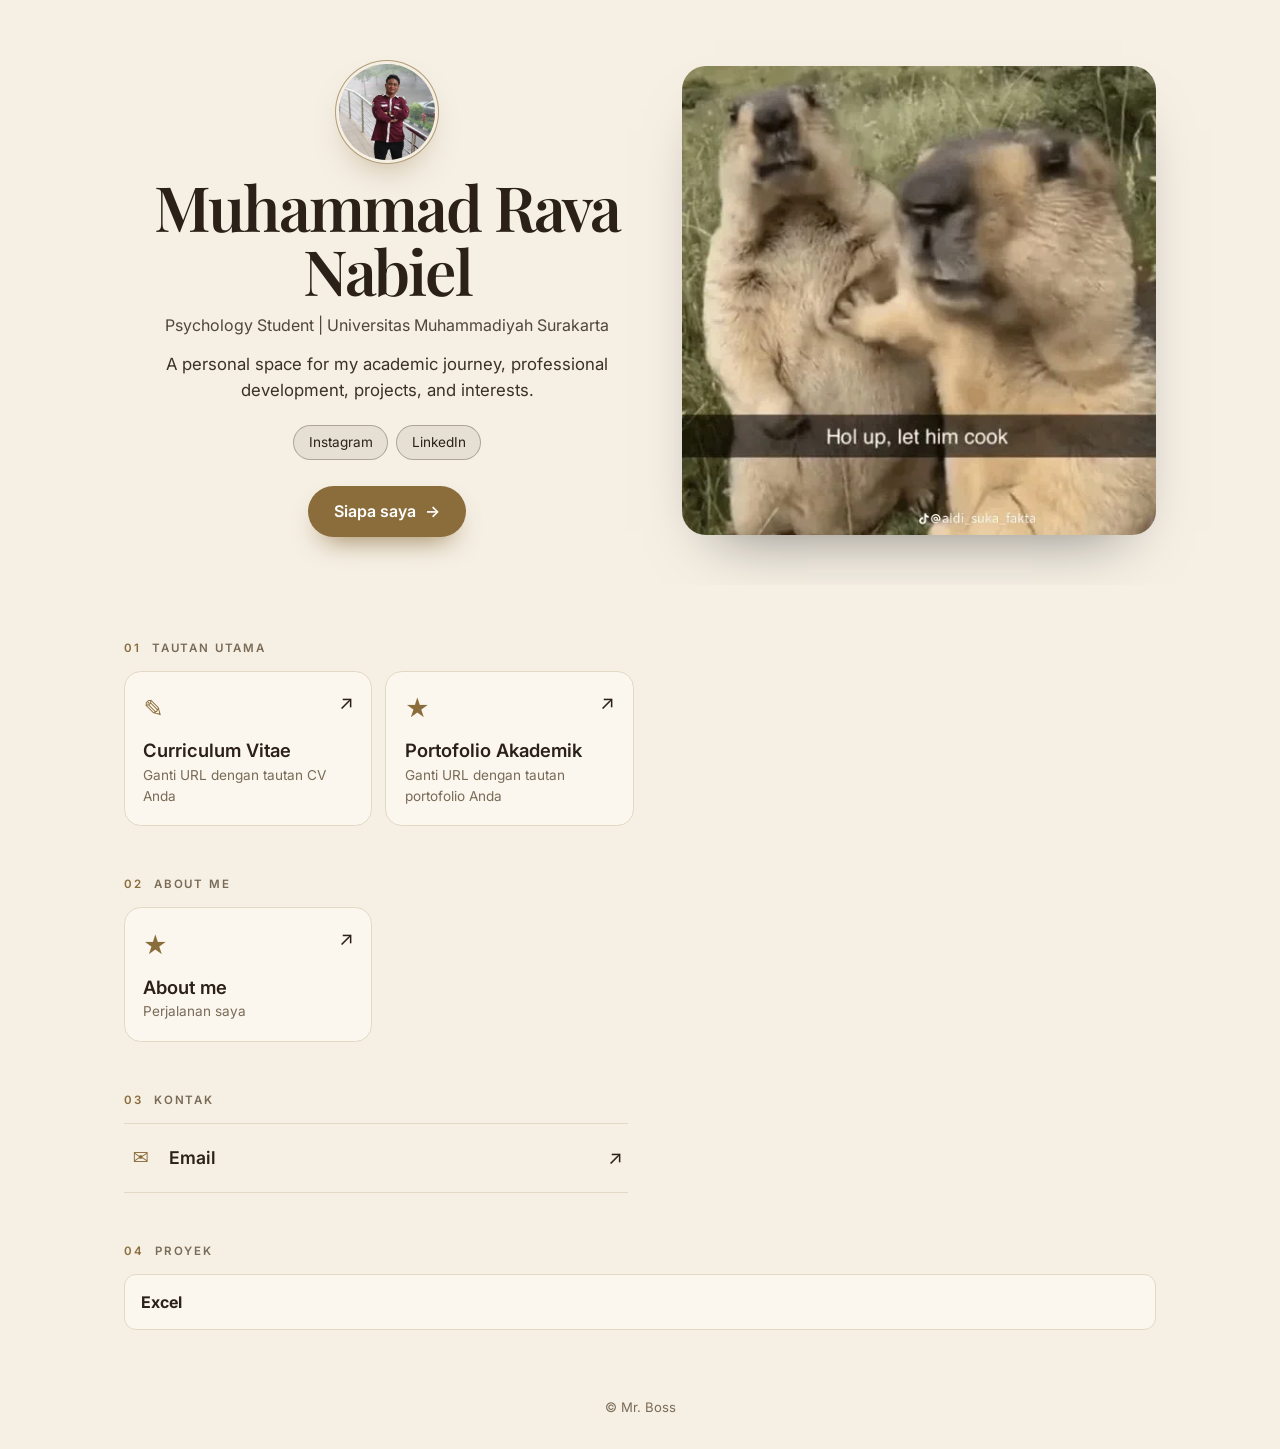
==== commit fb042992: "Add files via upload" ====
--- a/index.html
+++ b/index.html
@@ -1,346 +1,23 @@
-<!DOCTYPE html>
+<!doctype html>
 <html lang="id">
 <head>
 <meta charset="utf-8">
-<meta name="viewport" content="width=device-width, initial-scale=1, viewport-fit=cover">
-<title>Finora</title>
-<link rel="icon" href="data:image/svg+xml,%3Csvg xmlns=%27http://www.w3.org/2000/svg%27 viewBox=%270 0 100 100%27%3E%3Ctext y=%27.9em%27 font-size=%2790%27%3E🪙%3C/text%3E%3C/svg%3E">
-<link rel="preconnect" href="https://fonts.googleapis.com">
-<link href="https://fonts.googleapis.com/css2?family=Bricolage+Grotesque:opsz,wght@12..96,500..800&family=Plus+Jakarta+Sans:wght@400;500;600;800&display=swap" rel="stylesheet">
-<style>
-:root{--bg:#EEF1F7;--sf:#FFFFFF;--ink:#0F1A33;--mut:#62708A;--ln:#DDE3EE;--inc:#0E9F83;--exp:#E0494F;--p:#3A6FF0;--s:#8B5CF6;--t:#E89B0C;--acc:#2F46D6;--onacc:#FFFFFF;--sh:0 1px 2px rgba(15,26,51,.05),0 14px 30px -18px rgba(15,26,51,.28);--ease:cubic-bezier(.2,.8,.2,1);--disp:"Bricolage Grotesque","Plus Jakarta Sans",system-ui,sans-serif;
-box-sizing:border-box;padding-top:env(safe-area-inset-top,0px);padding-bottom:env(safe-area-inset-bottom,0px)}
-@media (prefers-color-scheme:dark){:root:not([data-theme="light"]){--bg:#0A1022;--sf:#121A33;--ink:#E9EEFB;--mut:#8F9DBB;--ln:#222C4A;--inc:#3DD6B0;--exp:#FF7A80;--p:#7FA2FF;--s:#B79CFF;--t:#FFC857;--acc:#7C93FF;--onacc:#0A1022;--sh:0 1px 2px rgba(0,0,0,.4),0 14px 30px -18px rgba(0,0,0,.7)}}
-:root[data-theme="dark"]{--bg:#0A1022;--sf:#121A33;--ink:#E9EEFB;--mut:#8F9DBB;--ln:#222C4A;--inc:#3DD6B0;--exp:#FF7A80;--p:#7FA2FF;--s:#B79CFF;--t:#FFC857;--acc:#7C93FF;--onacc:#0A1022;--sh:0 1px 2px rgba(0,0,0,.4),0 14px 30px -18px rgba(0,0,0,.7)}
-*{box-sizing:border-box}
-html,body{margin:0;height:auto}
-body{background:var(--bg);color:var(--ink);font:400 15px/1.55 "Plus Jakarta Sans",system-ui,sans-serif;font-variant-numeric:tabular-nums;-webkit-font-smoothing:antialiased}
-body::before{content:"";position:fixed;inset:-8%;z-index:-2;pointer-events:none;background:radial-gradient(520px 440px at 8% 6%,color-mix(in srgb,var(--p) 30%,transparent),transparent 70%),radial-gradient(480px 420px at 96% 18%,color-mix(in srgb,var(--s) 26%,transparent),transparent 70%),radial-gradient(560px 460px at 72% 100%,color-mix(in srgb,var(--inc) 24%,transparent),transparent 70%),radial-gradient(440px 380px at 0% 92%,color-mix(in srgb,var(--t) 22%,transparent),transparent 70%);animation:drift 26s ease-in-out infinite alternate}
-body::after{content:"";position:fixed;inset:0;z-index:-1;pointer-events:none;background-image:url("data:image/svg+xml,%3Csvg xmlns='http://www.w3.org/2000/svg' width='132' height='132' viewBox='0 0 132 132'%3E%3Cg fill='none' stroke='%238A9BFF' stroke-opacity='.22' stroke-width='1.6'%3E%3Ccircle cx='33' cy='33' r='15'/%3E%3Ccircle cx='99' cy='99' r='15'/%3E%3C/g%3E%3Cg fill='%238A9BFF' fill-opacity='.24' font-family='Georgia,serif' font-weight='700' font-size='17' text-anchor='middle'%3E%3Ctext x='33' y='39'%3EF%3C/text%3E%3Ctext x='99' y='105'%3EF%3C/text%3E%3C/g%3E%3C/svg%3E");background-size:132px 132px}
-@keyframes drift{to{transform:translate3d(-2.5%,2%,0) scale(1.08)}}
-.mbar{display:flex;align-items:center;gap:10px;padding:16px 18px 0;font:700 22px var(--disp);letter-spacing:-.02em}
-.logo{display:inline-grid;place-items:center;width:34px;height:34px;border-radius:11px;background:linear-gradient(135deg,#2F46D6,#6B4FE8);color:#fff;font:700 19px var(--disp)}
-nav{position:fixed;left:10px;right:10px;bottom:calc(10px + env(safe-area-inset-bottom,0px));display:flex;gap:2px;overflow-x:auto;scrollbar-width:none;background:color-mix(in srgb,var(--sf) 88%,transparent);-webkit-backdrop-filter:blur(14px);backdrop-filter:blur(14px);border:1px solid var(--ln);border-radius:24px;padding:6px;box-shadow:var(--sh);z-index:5}
-nav::-webkit-scrollbar{display:none}
-nav a{position:relative;overflow:hidden;flex:0 0 auto;min-width:68px;display:flex;flex-direction:column;align-items:center;gap:3px;padding:8px;font-size:11px;font-weight:600;color:var(--mut);text-decoration:none;border-radius:18px;transition:color .25s,background .25s,transform .18s var(--ease)}
-nav a svg{width:20px;height:20px;transition:transform .3s var(--ease)}
-nav a.on{background:var(--acc);color:var(--onacc)}
-nav a.on svg{transform:scale(1.14)}
-nav a:active{transform:scale(.93)}
-@media(hover:hover){nav a:not(.on):hover{color:var(--ink);background:color-mix(in srgb,var(--acc) 10%,transparent)}}
-.brand{display:none;align-items:center;gap:10px;font:700 25px var(--disp);letter-spacing:-.02em;padding:2px 8px 24px}
-main{max-width:980px;margin:0 auto;padding:16px 16px 140px}
-.enter{animation:fade .4s var(--ease)}
-@keyframes fade{from{opacity:0;transform:translateY(8px)}}
-h1{font:700 26px/1.15 var(--disp);letter-spacing:-.02em;margin:0;color:var(--ink)}
-h2{font:600 18px var(--disp);letter-spacing:-.01em;margin:0 0 14px}
-.top{display:flex;justify-content:space-between;align-items:center;gap:12px;margin:6px 0 16px;flex-wrap:wrap}
-select,input,textarea{font:inherit;color:var(--ink);background:var(--sf);border:1.5px solid var(--ln);border-radius:14px;padding:11px 13px;width:100%;transition:border-color .2s,box-shadow .2s}
-select:hover,input:hover{border-color:color-mix(in srgb,var(--acc) 45%,var(--ln))}
-select:focus,input:focus,textarea:focus{outline:0;border-color:var(--acc);box-shadow:0 0 0 4px color-mix(in srgb,var(--acc) 18%,transparent)}
-button{font:inherit;color:var(--ink)}
-.top select{width:auto;border-radius:99px;padding:9px 16px;font-weight:600}
-:focus-visible{outline:2px solid var(--acc);outline-offset:2px}
-.hero{position:relative;overflow:hidden;margin-bottom:16px;padding:24px 22px 22px;border-radius:28px;color:#F3F5FF;background:radial-gradient(90% 120% at 100% 0%,rgba(110,140,255,.45),transparent 60%),linear-gradient(155deg,#17235A,#0D1538);--ink:#F3F5FF;--mut:#AEB9E3;--ln:rgba(255,255,255,.16);--inc:#5BE3BD;--exp:#FF8D92;--p:#8AAAFF;--s:#BEA6FF;--t:#FFC857;box-shadow:0 22px 40px -22px rgba(13,21,56,.7)}
-.hero::after{content:"";position:absolute;right:-70px;bottom:-90px;width:230px;height:230px;border-radius:50%;border:1px solid rgba(255,255,255,.10);box-shadow:0 0 0 36px rgba(255,255,255,.03),0 0 0 72px rgba(255,255,255,.02);pointer-events:none}
-.hero>*{position:relative;z-index:1}
-.big{font:700 clamp(36px,10vw,60px)/1.05 var(--disp);letter-spacing:-.035em}
-.hero .big{margin:2px 0 8px}
-.rib{display:flex;height:14px;border-radius:99px;overflow:hidden;background:rgba(255,255,255,.12);margin:16px 0 10px;gap:2px}
-.rib i{display:block;height:100%;border-radius:99px;transform-origin:left;animation:grow 1.1s var(--ease) both}
-@keyframes grow{from{transform:scaleX(0)}}
-.leg{display:flex;gap:6px 18px;flex-wrap:wrap;font-size:13px;color:var(--mut)}
-.leg b{color:var(--ink);font-weight:600}
-.dot{display:inline-block;width:9px;height:9px;border-radius:50%;margin-right:6px}
-.grid{display:grid;gap:12px;grid-template-columns:repeat(2,1fr);margin-bottom:14px}
-.card{background:var(--sf);border-radius:22px;padding:18px;margin-bottom:14px;overflow-x:auto;box-shadow:var(--sh)}
-.grid .card{margin:0;border-radius:18px;padding:15px 16px}
-.grid .card:nth-child(1){background:color-mix(in srgb,var(--inc) 10%,var(--sf))}
-.grid .card:nth-child(2){background:color-mix(in srgb,var(--exp) 9%,var(--sf))}
-.k{font-size:13px;color:var(--mut);font-weight:500}.v{font:700 21px var(--disp);letter-spacing:-.02em;margin-top:3px}
-.pos{color:var(--inc)}.neg{color:var(--exp)}
-table{width:100%;border-collapse:collapse;font-size:14px}
-td,th{padding:11px 6px;border-bottom:1px solid var(--ln);text-align:left;vertical-align:top}
-tr:last-child td{border-bottom:0}
-th{font-weight:600;color:var(--mut);font-size:13px}.r{text-align:right;white-space:nowrap}
-@media(hover:hover){tbody tr:hover td{background:color-mix(in srgb,var(--acc) 5%,transparent)}}
-.chip{display:inline-block;font-size:11.5px;font-weight:500;padding:1px 9px;margin-right:2px;border-radius:99px;background:color-mix(in srgb,var(--acc) 9%,transparent);color:var(--mut);margin-top:3px}
-.btn{position:relative;overflow:hidden;border:0;border-radius:14px;padding:11px 18px;background:var(--acc);color:var(--onacc);font-weight:600;cursor:pointer;box-shadow:0 8px 18px -8px color-mix(in srgb,var(--acc) 70%,transparent);transition:transform .2s var(--ease),box-shadow .25s,background .25s,border-color .25s}
-.btn::before{content:"";position:absolute;inset:0;background:linear-gradient(110deg,transparent 30%,rgba(255,255,255,.32) 50%,transparent 70%);transform:translateX(-130%);transition:transform .7s var(--ease);pointer-events:none}
-@media(hover:hover){.btn:hover{transform:translateY(-2px);box-shadow:0 14px 24px -10px color-mix(in srgb,var(--acc) 75%,transparent)}.btn:hover::before{transform:translateX(130%)}}
-.btn:active{transform:translateY(0) scale(.95);transition-duration:.08s}
-.btn:disabled{opacity:.55;pointer-events:none}
-.btn.g{background:transparent;color:var(--ink);box-shadow:none;border:1.5px solid var(--ln)}
-.btn.d{background:transparent;color:var(--exp);box-shadow:none;border:1.5px solid var(--ln)}
-.btn.g::before,.btn.d::before{display:none}
-@media(hover:hover){.btn.g:hover{border-color:var(--acc);background:color-mix(in srgb,var(--acc) 8%,transparent);box-shadow:none}.btn.d:hover{border-color:var(--exp);background:color-mix(in srgb,var(--exp) 10%,transparent);box-shadow:none}}
-.sm{padding:5px 12px;font-size:13px;border-radius:11px}
-.rip{position:absolute;border-radius:50%;background:currentColor;opacity:.28;transform:scale(0);animation:rip .65s ease-out forwards;pointer-events:none}
-@keyframes rip{to{transform:scale(1);opacity:0}}
-.fab{position:fixed;right:16px;bottom:calc(94px + env(safe-area-inset-bottom,0px));z-index:6;display:flex;align-items:center;gap:8px;padding:14px 22px 14px 17px;border-radius:99px;animation:pulse 3s ease-out infinite}
-.pl{font-size:24px;line-height:.8;font-weight:500;transition:transform .35s var(--ease)}
-.fab:hover .pl{transform:rotate(90deg)}
-@keyframes pulse{0%{box-shadow:0 10px 24px -8px color-mix(in srgb,var(--acc) 80%,transparent),0 0 0 0 color-mix(in srgb,var(--acc) 45%,transparent)}70%,100%{box-shadow:0 10px 24px -8px color-mix(in srgb,var(--acc) 80%,transparent),0 0 0 18px transparent}}
-.tabs{display:flex;gap:6px;margin-bottom:12px;flex-wrap:wrap}
-.empty{color:var(--mut);padding:26px 14px;text-align:center;border:1.5px dashed var(--ln);border-radius:16px}
-.ins{margin:0;padding:0;list-style:none}.ins li{padding:11px 0 11px 16px;border-bottom:1px solid var(--ln);position:relative}.ins li::before{content:"";position:absolute;left:0;top:19px;width:7px;height:7px;border-radius:50%;background:var(--acc)}.ins li:last-child{border:0}
-dialog{border:0;border-radius:26px;padding:22px;width:min(440px,94vw);background:var(--sf);color:var(--ink);box-shadow:0 30px 60px -20px rgba(0,0,0,.45)}
-dialog[open]{animation:pop .32s var(--ease)}
-@keyframes pop{from{opacity:0;transform:translateY(16px) scale(.96)}}
-dialog::backdrop{background:rgba(8,14,34,.55);-webkit-backdrop-filter:blur(5px);backdrop-filter:blur(5px)}
-label{display:block;font-size:13px;font-weight:500;color:var(--mut);margin:12px 0 5px}
-.err{color:var(--exp);font-size:13px;min-height:18px;margin-top:6px}
-.row{display:flex;gap:8px;flex-wrap:wrap}
-.toast{position:fixed;left:50%;transform:translateX(-50%);bottom:calc(150px + env(safe-area-inset-bottom,0px));background:var(--ink);color:var(--bg);padding:11px 18px;border-radius:99px;z-index:20;font-weight:500;box-shadow:var(--sh);animation:toast .4s var(--ease)}
-@keyframes toast{from{opacity:0;transform:translate(-50%,14px)}}
-.note{font-size:13px;color:var(--mut)}
-.bar{height:10px;border-radius:99px;background:color-mix(in srgb,var(--acc) 10%,transparent);overflow:hidden;margin:7px 0}.bar i{display:block;height:100%;border-radius:99px;transform-origin:left;animation:grow 1s var(--ease) both}
-.card svg rect{transform-box:fill-box;transform-origin:50% 100%;animation:rise .8s var(--ease) both}
-@keyframes rise{from{transform:scaleY(0)}}
-@media(min-width:860px){
-nav{top:0;bottom:0;left:0;right:auto;width:244px;flex-direction:column;gap:4px;border:0;border-right:1px solid var(--ln);border-radius:0;padding:22px 14px;box-shadow:none;background:var(--sf);-webkit-backdrop-filter:none;backdrop-filter:none;overflow-y:auto}
-nav a{flex-direction:row;gap:12px;min-width:0;padding:12px 14px;font-size:15px;border-radius:14px}
-.brand{display:flex}.mbar{display:none}
-main{margin-left:244px;max-width:none;padding:30px 40px 60px}
-.fab{bottom:28px;right:28px}
-.toast{bottom:40px}
-.grid{grid-template-columns:repeat(4,1fr)}
-.cols{display:grid;grid-template-columns:3fr 2fr;gap:14px;align-items:start}
-}
-.lang{display:inline-flex;background:color-mix(in srgb,var(--acc) 11%,transparent);border-radius:99px;padding:3px}.lang button{border:0;background:transparent;font-weight:700;font-size:12px;padding:5px 11px;border-radius:99px;color:var(--mut);cursor:pointer;transition:background .25s,color .25s,transform .15s var(--ease)}.lang button.on{background:var(--acc);color:var(--onacc)}.lang button:active{transform:scale(.92)}.mbar .lang{margin-left:auto}nav>.lang{display:none}
-@media(min-width:860px){nav>.lang{display:inline-flex;margin-top:auto;align-self:flex-start}}
-@media(prefers-reduced-motion:reduce){*,*::before,*::after{animation:none!important;transition:none!important}}
-@media print{body::before,body::after{display:none}nav,.fab,.mbar,.top select,.noprint{display:none!important}main{margin:0;padding:0}body{background:#fff}.card{break-inside:avoid;box-shadow:none;border:1px solid #ddd}}
-</style>
+<meta name="viewport" content="width=device-width,initial-scale=1">
+<title>Mr. Boss</title>
+<meta name="description" content="A personal space for my academic journey, professional development, projects, and interests.">
+<meta property="og:type" content="website">
+<meta property="og:title" content="Mr. Boss">
+<meta property="og:description" content="A personal space for my academic journey, professional development, projects, and interests.">
+<meta name="twitter:card" content="summary">
+<meta name="twitter:title" content="Mr. Boss">
+<link rel="icon" href="favicon.svg" type="image/svg+xml">
+<link rel="stylesheet" href="https://fonts.googleapis.com/css2?family=Inter:wght@400;600&family=Playfair+Display:wght@600&family=Space+Grotesk:wght@500;600&family=DM+Serif+Display&display=swap">
+<link rel="stylesheet" href="assets/css/style.css?v=5">
 </head>
 <body>
-<nav id="nav"><div class="brand"><span class="logo">F</span>Finora</div><a href="#dashboard"><svg viewBox="0 0 24 24" fill="none" stroke="currentColor" stroke-width="2" stroke-linecap="round" stroke-linejoin="round" aria-hidden="true"><rect x="3" y="3" width="7" height="9" rx="2"/><rect x="14" y="3" width="7" height="5" rx="2"/><rect x="14" y="12" width="7" height="9" rx="2"/><rect x="3" y="16" width="7" height="5" rx="2"/></svg><span data-i="Beranda">Beranda</span></a><a href="#transaksi"><svg viewBox="0 0 24 24" fill="none" stroke="currentColor" stroke-width="2" stroke-linecap="round" stroke-linejoin="round" aria-hidden="true"><path d="M8 3 4 7l4 4M4 7h16M16 21l4-4-4-4M20 17H4"/></svg><span data-i="Transaksi">Transaksi</span></a><a href="#dompet"><svg viewBox="0 0 24 24" fill="none" stroke="currentColor" stroke-width="2" stroke-linecap="round" stroke-linejoin="round" aria-hidden="true"><path d="M19 7V5a2 2 0 0 0-2-2H5a2 2 0 0 0 0 4h14a2 2 0 0 1 2 2v8a2 2 0 0 1-2 2H5a2 2 0 0 1-2-2V5"/><path d="M16 13h2"/></svg><span data-i="Dompet">Dompet</span></a><a href="#porto"><svg viewBox="0 0 24 24" fill="none" stroke="currentColor" stroke-width="2" stroke-linecap="round" stroke-linejoin="round" aria-hidden="true"><path d="m22 7-8.5 8.5-5-5L2 17"/><path d="M16 7h6v6"/></svg><span data-i="Porto">Porto</span></a><a href="#rencana"><svg viewBox="0 0 24 24" fill="none" stroke="currentColor" stroke-width="2" stroke-linecap="round" stroke-linejoin="round" aria-hidden="true"><circle cx="12" cy="12" r="10"/><circle cx="12" cy="12" r="6"/><circle cx="12" cy="12" r="2"/></svg><span data-i="Rencana">Rencana</span></a><a href="#analisis"><svg viewBox="0 0 24 24" fill="none" stroke="currentColor" stroke-width="2" stroke-linecap="round" stroke-linejoin="round" aria-hidden="true"><path d="M3 3v18h18"/><path d="M18 17V9M13 17V5M8 17v-3"/></svg><span data-i="Analisis">Analisis</span></a><a href="#laporan"><svg viewBox="0 0 24 24" fill="none" stroke="currentColor" stroke-width="2" stroke-linecap="round" stroke-linejoin="round" aria-hidden="true"><path d="M14 2H6a2 2 0 0 0-2 2v16a2 2 0 0 0 2 2h12a2 2 0 0 0 2-2V8z"/><path d="M14 2v6h6M16 13H8M16 17H8"/></svg><span data-i="Laporan">Laporan</span></a><a href="#pengaturan"><svg viewBox="0 0 24 24" fill="none" stroke="currentColor" stroke-width="2" stroke-linecap="round" stroke-linejoin="round" aria-hidden="true"><path d="M4 21v-7M4 10V3M12 21v-9M12 8V3M20 21v-5M20 12V3M1 14h6M9 8h6M17 16h6"/></svg><span data-i="Atur">Atur</span></a><div class="lang" role="group" aria-label="Language"><button type="button" data-l="id">ID</button><button type="button" data-l="en">EN</button></div></nav>
-<div class="mbar"><span class="logo">F</span>Finora<div class="lang" role="group" aria-label="Language"><button type="button" data-l="id">ID</button><button type="button" data-l="en">EN</button></div></div>
-<main id="app"></main>
-<button class="btn fab" id="add"><span class="pl">+</span><span data-i="Catat">Catat</span></button>
-<dialog id="dlg"></dialog>
-<script>
-const $=s=>document.querySelector(s);
-const esc=s=>String(s??'').replace(/[&<>"]/g,c=>({'&':'&amp;','<':'&lt;','>':'&gt;','"':'&quot;'}[c]));
-const fmt=n=>(n<0?'-':'')+'Rp\u00A0'+Math.abs(n).toLocaleString(LOC);
-const pct=v=>v==null?'–':(Math.round(v*1000)/10).toLocaleString(LOC)+'%';
-const INC=['Gaji','Uang saku','Freelance','Bisnis','Pendapatan investasi','Dividen','Pemasukan lain'];
-const EXP={'Makanan':'p','Tempat tinggal':'p','Transportasi':'p','Utilitas':'p','Pendidikan':'p','Kesehatan':'p','Pakaian':'s','Hiburan':'s','Langganan':'s','Hobi':'s','Barang mewah':'t','Liburan mahal':'t','Barang premium':'t'};
-const TN={p:'Primer',s:'Sekunder',t:'Tersier'};
-const today=()=>new Date().toLocaleDateString('sv');
-let LOC='id-ID';
-const KEY='finora.v1';
-let S={opening:0,theme:'auto',tx:[],wallets:null,port:[]};
-try{const r=localStorage.getItem(KEY);if(r)S=Object.assign(S,JSON.parse(r))}catch(e){}
-const DW=()=>[{id:'cash',name:'Tunai',open:0},{id:'bri',name:'BRI',open:0},{id:'bca',name:'BCA',open:0},{id:'dana',name:'DANA',open:0}];
-const BI=[...INC],BE={...EXP};function ac(){INC.length=0;INC.push(...BI,...S.cats.inc);for(const k of Object.keys(EXP))delete EXP[k];Object.assign(EXP,BE,S.cats.exp)}
-function mig(){if(!Array.isArray(S.wallets)||!S.wallets.length){S.wallets=DW();S.wallets[0].open=S.opening||0}S.opening=0;if(!Array.isArray(S.port))S.port=[];if(!S.budget||typeof S.budget!=='object')S.budget={total:0,p:0,s:0,t:0,cats:{}};if(!S.budget.cats)S.budget.cats={};if(!Array.isArray(S.goals))S.goals=[];if(!S.cats||typeof S.cats!=='object')S.cats={inc:[],exp:{}};if(!Array.isArray(S.cats.inc))S.cats.inc=[];if(!S.cats.exp||typeof S.cats.exp!=='object')S.cats.exp={};if(S.lang!=='en')S.lang='id';LOC=S.lang==='en'?'en-US':'id-ID';ac()}
-mig();
-function save(){try{localStorage.setItem(KEY,JSON.stringify(S))}catch(e){toast('Penyimpanan browser tidak tersedia. Data hanya tersimpan sampai halaman ditutup.')}}
-function toast(m){const e=document.createElement('div');e.className='toast';e.textContent=m;document.body.append(e);setTimeout(()=>e.remove(),3200)}
-function theme(){S.theme==='auto'?document.documentElement.removeAttribute('data-theme'):document.documentElement.setAttribute('data-theme',S.theme)}
-const ym=d=>d.slice(0,7);
-const months=()=>[...new Set(S.tx.map(t=>ym(t.date)))].sort();
-const ml=m=>new Date(m+'-01T00:00').toLocaleDateString(LOC,{month:'short',year:'2-digit'});
-const mlong=m=>new Date(m+'-01T00:00').toLocaleDateString(LOC,{month:'long',year:'numeric'});
-const prevM=m=>{let[y,mo]=m.split('-').map(Number);mo--;if(!mo){mo=12;y--}return y+'-'+String(mo).padStart(2,'0')};
-let P=months().slice(-1)[0]||'all';
-const inP=(t,p=P)=>p==='all'||t.date.startsWith(p);
-function sum(l){const r={inc:0,exp:0,inv:0,sel:0,p:0,s:0,t:0,n:l.length};for(const t of l){if(t.type==='income')r.inc+=t.amt;else if(t.type==='invest')r.inv+=t.amt;else if(t.type==='sell')r.sel+=t.amt;else if(t.type==='expense'){r.exp+=t.amt;r[t.tier]+=t.amt}}r.net=r.inc-r.exp;
-r.sav=r.inc>0?r.net/r.inc:null;r.er=r.inc>0?r.exp/r.inc:null;for(const k of'pst')r[k+'r']=r.exp>0?r[k]/r.exp:null;return r}
-const cur=()=>sum(S.tx.filter(t=>inP(t)));
-const plabel=()=>P==='all'?'Semua waktu':P.length===4?'Tahun '+P:mlong(P);
-function periodSel(){const ms=months(),ys=[...new Set(ms.map(m=>m.slice(0,4)))];
-return `<select id="per" aria-label="Periode"><option value="all">Semua waktu</option>${ys.map(y=>`<option value="${y}"${P===y?' selected':''}>Tahun ${y}</option>`).join('')}${ms.slice().reverse().map(m=>`<option value="${m}"${P===m?' selected':''}>${mlong(m)}</option>`).join('')}</select>`.replace(`value="all">`,`value="all"${P==='all'?' selected':''}>`)}
-const empty=m=>`<div class="empty">${m}</div>`;
-function chart(){const ms=months().slice(-6);if(!ms.length)return empty('Belum ada transaksi. Catat pemasukan atau pengeluaran pertama Anda.');
-const d=ms.map(m=>{const x=sum(S.tx.filter(t=>t.date.startsWith(m)));return{m,i:x.inc,e:x.exp}});
-const mx=Math.max(...d.flatMap(x=>[x.i,x.e]),1),W=560,H=160,g=W/d.length,bw=Math.min(24,g/3);
-return `<svg viewBox="0 0 ${W} ${H+24}" width="100%" role="img" aria-label="Pemasukan dan pengeluaran per bulan">`+d.map((x,k)=>{const c=g*k+g/2,a=x.i/mx*H,b=x.e/mx*H;
-return `<rect x="${c-bw-2}" y="${H-a}" width="${bw}" height="${a}" rx="5" fill="var(--inc)"><title>${ml(x.m)} pemasukan ${fmt(x.i)}</title></rect><rect x="${c+2}" y="${H-b}" width="${bw}" height="${b}" rx="5" fill="var(--exp)"><title>${ml(x.m)} pengeluaran ${fmt(x.e)}</title></rect><text x="${c}" y="${H+17}" text-anchor="middle" font-size="12" fill="var(--mut)">${ml(x.m)}</text>`}).join('')+`</svg><div class="leg"><span><i class="dot" style="background:var(--inc)"></i>Pemasukan</span><span><i class="dot" style="background:var(--exp)"></i>Pengeluaran</span></div>`}
-function insights(c){const o=[];if(c.n<5)return['Data belum cukup untuk memberi wawasan. Catat minimal 5 transaksi pada periode ini.'];
-if(c.inc>0&&c.exp>c.inc)o.push('Pengeluaran melebihi pemasukan pada periode ini, selisihnya '+fmt(c.exp-c.inc)+'.');
-if(c.pr!=null&&c.pr>.6)o.push('Pengeluaran primer mendominasi: '+pct(c.pr)+' dari total pengeluaran.');
-if(c.tr!=null&&c.tr>.2)o.push('Pengeluaran tersier mencapai '+pct(c.tr)+' dari total. Tinjau apakah semuanya perlu.');
-if(P.length===7){const pv=sum(S.tx.filter(t=>t.date.startsWith(prevM(P))));
-if(pv.exp>0){const ch=(c.exp-pv.exp)/pv.exp;o.push('Pengeluaran '+(ch>=0?'naik ':'turun ')+pct(Math.abs(ch))+' dibanding '+mlong(prevM(P))+'.')}
-if(pv.sav!=null&&c.sav!=null)o.push('Tingkat tabungan '+(c.sav>pv.sav?'membaik':c.sav<pv.sav?'menurun':'sama')+': '+pct(pv.sav)+' menjadi '+pct(c.sav)+'.')}
-if(P.length===7)o.push(...budgetAlerts(P));if(c.sav!=null&&c.sav>=.2)o.push('Tingkat tabungan '+pct(c.sav)+' sudah di atas 20%.');
-return o.length?o:['Tidak ada hal yang menonjol pada periode ini.']}
-const row=t=>`<tr><td style="white-space:nowrap">${t.date.slice(8)}/${t.date.slice(5,7)}/${t.date.slice(2,4)}</td><td>${esc(dsc(t))}${t.demo?' <span class="chip">contoh</span>':''}<br><span class="chip">${esc(t.cat)}</span>${t.tier?` <span class="chip">${TN[t.tier]}</span>`:''} <span class="chip">${esc(wn(t.w))}${t.type==='transfer'?' → '+esc(wn(t.w2)):''}</span></td><td class="r ${t.type==='income'?'pos':t.type==='expense'?'neg':''}">${t.type==='income'?'+':t.type==='expense'?'-':''}${fmt(t.amt)}</td></tr>`;
-const V={};
-V.dashboard=()=>{const a=sum(S.tx),bal=totalOpen()+a.net-a.inv+a.sel,c=cur(),pv=portVal();
-const rib=c.exp>0?`<div class="rib" role="img" aria-label="Komposisi pengeluaran"><i style="width:${c.pr*100}%;background:var(--p)"></i><i style="width:${c.sr*100}%;background:var(--s)"></i><i style="width:${c.tr*100}%;background:var(--t)"></i></div><div class="leg">${['p','s','t'].map(k=>`<span><i class="dot" style="background:var(--${k})"></i>${TN[k]} <b>${pct(c[k+'r'])}</b> · ${fmt(c[k])}</span>`).join('')}</div>`:`<div class="rib"></div><div class="note">Komposisi pengeluaran muncul setelah ada pengeluaran pada periode ini.</div>`;
-const rec=S.tx.slice().sort((x,y)=>y.date.localeCompare(x.date)||y.id.localeCompare(x.id)).slice(0,5);
-return `<div class="top"><h1>Total saldo (kas)</h1>${periodSel()}</div>
-<div class="hero"><div class="big ${bal<0?'neg':''}">${fmt(bal)}</div><div class="note">Kas semua dompet · investasi ${fmt(pv)} · total aset ${fmt(bal+pv)}. Pengeluaran ${esc(plabel())}:</div>${rib}</div>
-<div class="grid"><div class="card"><div class="k">Pemasukan</div><div class="v pos">${fmt(c.inc)}</div></div><div class="card"><div class="k">Pengeluaran</div><div class="v neg">${fmt(c.exp)}</div></div><div class="card"><div class="k">Arus kas bersih</div><div class="v ${c.net<0?'neg':'pos'}">${fmt(c.net)}</div></div><div class="card"><div class="k">Tingkat tabungan</div><div class="v">${pct(c.sav)}</div></div></div>
-<div class="cols"><div><div class="card"><h2>Pemasukan vs pengeluaran</h2>${chart()}</div>
-<div class="card"><h2>Transaksi terbaru</h2>${rec.length?`<table>${rec.map(row).join('')}</table>`:empty('Belum ada transaksi.')}</div></div>
-<div class="card"><h2>Wawasan</h2><ul class="ins">${insights(c).map(i=>`<li>${i}</li>`).join('')}</ul></div></div>`};
-let F={type:'all',q:'',sort:'d',n:15};
-V.transaksi=()=>`<div class="top"><h1>Riwayat transaksi · ${esc(plabel())}</h1>${periodSel()}</div>
-<div class="tabs">${[['all','Semua'],['income','Pemasukan'],['expense','Pengeluaran']].map(([k,l])=>`<button class="btn ${F.type===k?'':'g'} sm" data-a="ft" data-v="${k}">${l}</button>`).join('')}</div>
-<div class="row" style="margin-bottom:12px"><input id="q" placeholder="Cari deskripsi atau kategori" value="${esc(F.q)}" style="flex:2;min-width:160px"><select id="so" style="flex:1;min-width:140px"><option value="d"${F.sort==='d'?' selected':''}>Terbaru</option><option value="o"${F.sort==='o'?' selected':''}>Terlama</option><option value="a"${F.sort==='a'?' selected':''}>Nominal terbesar</option></select></div><div class="card" id="list"></div>`;
-function list(){const q=F.q.toLowerCase();let l=S.tx.filter(t=>inP(t)&&(F.type==='all'||t.type===F.type)&&(!q||(t.desc+' '+t.cat+' '+(t.note||'')).toLowerCase().includes(q)));
-l.sort(F.sort==='a'?(a,b)=>b.amt-a.amt:F.sort==='o'?(a,b)=>a.date.localeCompare(b.date):(a,b)=>b.date.localeCompare(a.date));
-const s=sum(l),sh=l.slice(0,F.n);
-$('#list').innerHTML=l.length?`<div class="note" style="margin-bottom:8px">${l.length} transaksi · pemasukan ${fmt(s.inc)} · pengeluaran ${fmt(s.exp)}</div><table>${sh.map(t=>row(t).replace('</tr>',`<tr><td></td><td colspan="2">${t.type==='invest'||t.type==='sell'?'<span class="note">Kelola di halaman Porto</span>':`<button class="btn g sm" data-a="ed" data-id="${t.id}">Ubah</button> <button class="btn d sm" data-a="del" data-id="${t.id}">Hapus</button>`}</td></tr>`)).join('')}</table>${l.length>F.n?`<button class="btn g" style="margin-top:12px" data-a="more">Tampilkan lebih banyak</button>`:''}`:empty('Tidak ada transaksi yang cocok. Ubah filter atau periode, atau catat transaksi baru.')}
-const RR=(n,f,v,i)=>`<tr><td>${n}<br><span class="note">${f}</span></td><td class="r">${v}</td><td>${i}</td></tr>`;
-V.analisis=()=>{const c=cur();let h='';
-const ratios=[['Tingkat tabungan','Arus kas bersih ÷ pemasukan',c.sav,c.sav==null?'Belum ada pemasukan.':c.sav>=.2?'Baik (20% atau lebih).':c.sav>=0?'Positif, tetapi di bawah 20%.':'Negatif: pengeluaran melebihi pemasukan.'],['Rasio pengeluaran','Pengeluaran ÷ pemasukan',c.er,c.er==null?'Belum ada pemasukan.':c.er<=.8?'Sehat (80% atau kurang).':'Tinggi.'],['Rasio primer','Primer ÷ total pengeluaran',c.pr,'Kebutuhan pokok. Di atas 60% berarti beban kebutuhan berat.'],['Rasio sekunder','Sekunder ÷ total pengeluaran',c.sr,'Kebutuhan pendukung.'],['Rasio tersier','Tersier ÷ total pengeluaran',c.tr,'Pengeluaran non-esensial. Di atas 20% layak ditinjau.']];if(P.length===7&&S.budget.total>0){const u=c.exp/S.budget.total;ratios.push(['Pemanfaatan anggaran','Pengeluaran aktual ÷ anggaran total',u,u>1?'Melebihi anggaran.':u>=.8?'Mendekati batas anggaran.':'Dalam batas anggaran.'])}
-h+=`<div class="card"><h2>Rasio keuangan · ${esc(plabel())}</h2><table>${ratios.map(r=>RR(r[0],r[1],pct(r[2]),r[3])).join('')}</table></div>`;
-const ms=months().slice(-6),rows=ms.map((m,k)=>{const x=sum(S.tx.filter(t=>t.date.startsWith(m))),pv=ms[k-1]===prevM(m)?sum(S.tx.filter(t=>t.date.startsWith(prevM(m)))):null,g=(a,b)=>pv&&b>0?pct((a-b)/b):'–';
-return `<tr><td>${ml(m)}</td><td class="r">${fmt(x.inc)}<br><span class="note">${g(x.inc,pv&&pv.inc)}</span></td><td class="r">${fmt(x.exp)}<br><span class="note">${g(x.exp,pv&&pv.exp)}</span></td><td class="r">${fmt(x.net)}</td></tr>`}).join('');
-h+=`<div class="card"><h2>Perbandingan bulanan (MoM)</h2>${rows?`<table><tr><th>Bulan</th><th class="r">Pemasukan</th><th class="r">Pengeluaran</th><th class="r">Bersih</th></tr>${rows}</table><div class="note" style="margin-top:8px">Persentase kecil = pertumbuhan dibanding bulan kalender sebelumnya; “–” bila bulan itu tidak ada data.</div>`:empty('Belum ada data.')}</div>`;
-let sc=null;if(c.inc>0&&c.n>=5){const a=c.sav<0?0:Math.min(c.sav/.2,1)*40,b=c.er<=.8?30:Math.max(0,30*(1-c.er)/.2),d=c.pr<=.6?30:Math.max(0,30*(1-(c.pr-.6)/.4));sc=Math.round(a+b+d);sc={s:sc,a:Math.round(a),b:Math.round(b),d:Math.round(d)}}
-h+=`<div class="card"><h2>Penilaian kesehatan keuangan</h2>${sc?`<div class="big">${sc.s}<span class="note"> / 100 · ${sc.s>=75?'Sehat':sc.s>=50?'Cukup':'Perlu perhatian'}</span></div><table>${RR('Tingkat tabungan','maks 40: penuh bila ≥20%',sc.a+' / 40','')}${RR('Rasio pengeluaran','maks 30: penuh bila ≤80%',sc.b+' / 30','')}${RR('Beban kebutuhan primer','maks 30: penuh bila ≤60%',sc.d+' / 30','')}</table>`:empty('Skor muncul bila ada pemasukan dan minimal 5 transaksi pada periode ini.')}<div class="note">Ini penilaian sederhana berbasis aturan yang transparan, bukan ukuran yang tervalidasi secara ilmiah. Stabilitas arus kas, disiplin anggaran, dan dana darurat belum dihitung di versi ini.</div></div>`;return `<div class="top"><h1>Analisis keuangan</h1>${periodSel()}</div>${h}`};
-function repBase(){const start=P==='all'?'':P.length===4?P+'-01-01':P+'-01',before=start?sum(S.tx.filter(t=>t.date<start)):{net:0,inv:0,sel:0};const l=S.tx.filter(t=>inP(t)),c=sum(l),open=totalOpen()+before.net-before.inv+before.sel;return{l,c,open,close:open+c.net-c.inv+c.sel}}
-V.laporan=()=>{const{l,c,open,close}=repBase(),by=(ty)=>{const m={};l.filter(t=>t.type===ty).forEach(t=>m[t.cat]=(m[t.cat]||0)+t.amt);return Object.entries(m).sort((a,b)=>b[1]-a[1])},rt=a=>a.length?a.map(([k,v])=>`<tr><td>${esc(k)}</td><td class="r">${fmt(v)}</td></tr>`).join(''):`<tr><td colspan="2" class="note">Tidak ada data.</td></tr>`;
-return `<div class="top"><h1>Laporan · ${esc(plabel())}</h1>${periodSel()}</div><div class="row noprint" style="margin-bottom:12px"><button class="btn" data-a="csv">Ekspor CSV</button><button class="btn g" data-a="print">Cetak</button></div>
-<div class="card"><h2>Ringkasan eksekutif</h2><table><tr><td>Saldo awal periode</td><td class="r">${fmt(open)}</td></tr><tr><td>Total pemasukan</td><td class="r pos">${fmt(c.inc)}</td></tr><tr><td>Total pengeluaran</td><td class="r neg">${fmt(c.exp)}</td></tr><tr><td>Arus kas bersih</td><td class="r">${fmt(c.net)}</td></tr><tr><td>Dana ke investasi (bukan pengeluaran)</td><td class="r">${fmt(c.inv)}</td></tr><tr><td>Hasil penjualan investasi (bukan pemasukan)</td><td class="r">${fmt(c.sel)}</td></tr><tr><td><b>Saldo akhir</b></td><td class="r"><b>${fmt(close)}</b></td></tr></table></div>
-<div class="card"><h2>Laporan pemasukan dan pengeluaran</h2><div class="note" style="margin-bottom:8px">Laporan berbasis kas untuk keuangan pribadi, bukan laporan keuangan korporasi berbasis akrual.</div><table><tr><th colspan="2">Pemasukan per sumber</th></tr>${rt(by('income'))}<tr><th colspan="2">Pengeluaran per kategori</th></tr>${rt(by('expense'))}<tr><td><b>Arus kas bersih</b></td><td class="r"><b>${fmt(c.net)}</b></td></tr></table></div>
-${P.length===7&&bItems(P).length?`<div class="card"><h2>Kinerja anggaran</h2><table>${bItems(P).map(i=>`<tr><td>${esc(i.n)}</td><td class="r">${fmt(i.ac)} / ${fmt(i.pl)}</td><td class="r">${pct(i.ac/i.pl)}</td></tr>`).join('')}</table></div>`:''}<div class="card"><h2>Arus kas</h2><div class="note">Klasifikasi aktivitas operasi, investasi, dan pendanaan belum tersedia: transaksi belum memuat rincian yang mendukungnya, jadi tidak ditampilkan agar tidak mengarang data.</div></div>`};
-V.pengaturan=()=>`<div class="top"><h1>Pengaturan</h1></div>
-<div class="card"><h2>Dompet dan saldo awal</h2>${S.wallets.map(w=>`<label for="wo${w.id}">${esc(w.name)}</label><div class="row"><input class="wo" id="wo${w.id}" data-id="${w.id}" inputmode="numeric" value="${(w.open||0).toLocaleString(LOC)}" style="flex:1">${S.tx.some(t=>(t.w||'cash')===w.id||t.w2===w.id)||S.wallets.length<2?'':`<button class="btn d sm" data-a="dw" data-id="${w.id}">Hapus</button>`}</div>`).join('')}<div class="row" style="margin-top:12px"><button class="btn" data-a="op">Simpan saldo awal</button></div><label for="nw">Tambah dompet baru</label><div class="row"><input id="nw" placeholder="Mis. Jago, GoPay" style="flex:1"><button class="btn g" data-a="aw">Tambah</button></div><div class="note" style="margin-top:8px">Saldo awal tidak dihitung sebagai pemasukan.</div></div>
-<div class="card"><h2>Kategori kustom</h2>${[...S.cats.inc.map(n=>({t:'inc',n})),...Object.entries(S.cats.exp).map(([n,k])=>({t:'exp',n,k}))].map(c=>`<div class="row" style="justify-content:space-between;align-items:center;margin-bottom:8px"><span>${esc(c.n)} <span class="chip">${c.t==='inc'?'Pemasukan':TN[c.k]}</span></span><span><button class="btn g sm" data-a="cu" data-t="${c.t}" data-n="${esc(c.n)}">Ubah</button> <button class="btn d sm" data-a="cd" data-t="${c.t}" data-n="${esc(c.n)}">Hapus</button></span></div>`).join('')||'<div class="note">Belum ada kategori kustom.</div>'}<div class="row" style="margin-top:8px"><button class="btn" data-a="ca">+ Tambah kategori</button></div><div class="note" style="margin-top:8px">Kategori bawaan tidak bisa diubah. Mengganti nama atau kelompok kategori ikut memperbarui transaksi dan anggarannya.</div></div>
-<div class="card"><h2>Bahasa</h2><div class="tabs"><button class="btn sm ${S.lang==='id'?'':'g'}" data-l="id">Bahasa Indonesia</button><button class="btn sm ${S.lang==='en'?'':'g'}" data-l="en">English</button></div></div>
-<div class="card"><h2>Tema</h2><select id="th"><option value="auto">Ikuti perangkat</option><option value="light"${S.theme==='light'?' selected':''}>Terang</option><option value="dark"${S.theme==='dark'?' selected':''}>Gelap</option></select></div>
-<div class="card"><h2>Cadangan data</h2><div class="note" style="margin-bottom:10px">Data hanya tersimpan di browser ini. Menghapus data browser atau berganti perangkat dapat menghilangkan data. Salin cadangan JSON secara berkala.</div><div class="row"><button class="btn" data-a="bk">Cadangkan (JSON)</button><button class="btn g" data-a="rs">Pulihkan</button></div></div>
-<div class="card"><h2>Data contoh</h2><div class="row"><button class="btn g" data-a="demo">Muat data contoh</button><button class="btn g" data-a="undemo">Hapus data contoh</button></div></div>
-<div class="card"><h2>Hapus semua data</h2><button class="btn d" data-a="clear">Hapus semua</button></div>`;
-const COL=['var(--p)','var(--s)','var(--t)','var(--inc)','var(--exp)','var(--mut)'],CLS=['Saham','Emas','Reksa dana','Kripto','Obligasi','Lainnya'];
-const wn=id=>(S.wallets.find(w=>w.id===(id||'cash'))||{name:'?'}).name,totalOpen=()=>S.wallets.reduce((a,w)=>a+(w.open||0),0),portVal=()=>S.port.reduce((a,h)=>a+h.value,0);
-function wbal(){const m={};S.wallets.forEach(w=>m[w.id]=w.open||0);for(const t of S.tx){const w=t.w||'cash';if(!(w in m))continue;if(t.type==='income'||t.type==='sell')m[w]+=t.amt;else if(t.type==='transfer'){m[w]-=t.amt;if(t.w2 in m)m[t.w2]+=t.amt}else m[w]-=t.amt}return m}
-function alloc(it){const tot=it.reduce((a,i)=>a+Math.max(i.v,0),0);if(tot<=0)return '<div class="note">Belum ada saldo positif untuk dialokasikan.</div>';return `<div class="rib">${it.map((i,k)=>i.v>0?`<i style="width:${i.v/tot*100}%;background:${COL[k%6]}"></i>`:'').join('')}</div><div class="leg">${it.map((i,k)=>`<span><i class="dot" style="background:${COL[k%6]}"></i>${esc(i.n)} <b>${pct(Math.max(i.v,0)/tot)}</b> · ${fmt(i.v)}</span>`).join('')}</div>`}
-V.dompet=()=>{const m=wbal(),tot=Object.values(m).reduce((a,b)=>a+b,0),it=S.wallets.map(w=>({n:w.name,v:m[w.id]}));
-return `<div class="top"><h1>Alokasi dana per dompet</h1></div><div class="hero"><div class="big">${fmt(tot)}</div><div class="note">Total kas di semua dompet</div>${alloc(it)}</div><div class="card"><h2>Saldo tiap dompet</h2><table>${S.wallets.map(w=>`<tr><td>${esc(w.name)}</td><td class="r ${m[w.id]<0?'neg':''}">${fmt(m[w.id])}</td></tr>`).join('')}</table><div class="note" style="margin-top:8px">Saldo = saldo awal + pemasukan − pengeluaran − pembelian investasi ± transfer. Transfer antar dompet bukan pemasukan atau pengeluaran. Saldo negatif berarti ada transaksi yang belum tercatat. Saldo awal diatur di Pengaturan.</div></div><div class="row"><button class="btn" data-a="tf">Transfer antar dompet</button></div>`};
-V.porto=()=>{const cost=S.port.reduce((a,h)=>a+h.cost,0),pv=portVal(),by={};S.port.forEach(h=>by[h.cls]=(by[h.cls]||0)+h.value);
-return `<div class="top"><h1>Portofolio investasi</h1></div><div class="hero"><div class="big">${fmt(pv)}</div><div class="note">Nilai investasi (diperbarui manual) · modal ${fmt(cost)} · ${S.port.length?`<span class="${pv>=cost?'pos':'neg'}">${pv>=cost?'+':'-'}${fmt(Math.abs(pv-cost))} (${pct(cost>0?(pv-cost)/cost:null)})</span>`:'belum ada aset'}</div>${alloc(Object.entries(by).map(([n,v])=>({n,v})))}</div><div class="card"><h2>Aset</h2>${S.port.length?`<table>${S.port.map(h=>`<tr><td>${esc(h.name)}<br><span class="chip">${esc(h.cls)}</span></td><td class="r">${fmt(h.value)}<br><span class="note">modal ${fmt(h.cost)}</span></td></tr><tr><td colspan="2"><button class="btn g sm" data-a="hv" data-id="${h.id}">Perbarui nilai</button> <button class="btn g sm" data-a="hs" data-id="${h.id}">Jual</button> <button class="btn d sm" data-a="hd" data-id="${h.id}">Hapus</button></td></tr>`).join('')}</table>`:empty('Belum ada aset. Tambahkan emas, saham, atau reksa dana Anda.')}<div class="note" style="margin-top:8px">Portofolio terpisah dari arus kas: membeli aset memindahkan kas ke investasi, bukan pengeluaran. Nilai kini tidak otomatis, perbarui sendiri.</div></div>${(()=>{const l=S.tx.filter(t=>t.type==='sell').sort((a,b)=>b.date.localeCompare(a.date));return l.length?`<div class="card"><h2>Riwayat penjualan</h2><table>${l.map(t=>`<tr><td>${t.date.split('-').reverse().join('/')}<br><span class="note">${esc(dsc(t))}</span></td><td class="r">${fmt(t.amt)}<br><span class="${t.amt>=t.cost?'pos':'neg'}">${t.amt>=t.cost?'+':'-'}${fmt(Math.abs(t.amt-t.cost))}</span></td></tr>`).join('')}</table><div class="note" style="margin-top:8px">Laba/rugi terealisasi: ${fmt(l.reduce((a,t)=>a+t.amt-t.cost,0))}. Hasil penjualan kembali ke kas sebagai dana investasi, bukan pemasukan operasional.</div></div>`:''})()}<div class="row"><button class="btn" data-a="ah">+ Tambah aset</button></div>`};
-const MB=()=>P.length===7?P:ym(today()),fmI=e=>{const x=e.target.value.replace(/\D/g,'');e.target.value=x?(+x).toLocaleString(LOC):''};
-function bItems(m){const b=S.budget,l=S.tx.filter(t=>t.type==='expense'&&t.date.startsWith(m)),c=sum(l),cat={},it=[];l.forEach(t=>cat[t.cat]=(cat[t.cat]||0)+t.amt);
-if(b.total>0)it.push({n:'Total bulanan',pl:b.total,ac:c.exp});for(const k of'pst')if(b[k]>0)it.push({n:'Kelompok '+TN[k],pl:b[k],ac:c[k]});for(const[k,v]of Object.entries(b.cats))if(v>0)it.push({n:k,pl:v,ac:cat[k]||0});return it}
-function budgetAlerts(m){const o=[];for(const i of bItems(m)){const u=i.ac/i.pl;if(u>1)o.push(i.n+' melebihi anggaran '+fmt(i.ac-i.pl)+' ('+pct(u)+' terpakai).');else if(u>=.8)o.push(i.n+' sudah '+pct(u)+' dari anggaran.')}return o}
-V.rencana=()=>{const m=MB(),b=S.budget,it=bItems(m),cats=Object.keys(EXP).filter(c=>!(c in b.cats));
-const goals=S.goals.length?S.goals.map(g=>{const rem=Math.max(g.target-g.saved,0);let h='';if(rem>0&&g.date){if(g.date<today())h='Tanggal target sudah lewat.';else{const n=new Date(),d=new Date(g.date+'T00:00'),k=Math.max(1,(d.getFullYear()-n.getFullYear())*12+d.getMonth()-n.getMonth());h='Perlu menabung ± '+fmt(Math.ceil(rem/k))+' per bulan hingga '+g.date.split('-').reverse().join('/')+'.'}}
-return `<div style="margin-bottom:16px"><div class="row" style="justify-content:space-between"><b>${esc(g.name)}</b><span>${pct(g.saved/g.target)}</span></div><div class="bar"><i style="width:${Math.min(g.saved/g.target,1)*100}%;background:var(--inc)"></i></div><div class="note">${fmt(g.saved)} dari ${fmt(g.target)}${rem>0?' · kurang '+fmt(rem):' · tercapai'}<br>${h}</div><div class="row" style="margin-top:6px"><button class="btn g sm" data-a="gd" data-id="${g.id}">Tambah setoran</button> <button class="btn d sm" data-a="gx" data-id="${g.id}">Hapus</button></div></div>`}).join(''):empty('Belum ada target tabungan.');
-return `<div class="top"><h1>Rencana keuangan</h1></div>
-<div class="card"><h2>Anggaran · ${mlong(m)}</h2>${it.length?it.map(i=>{const u=i.ac/i.pl;return `<div style="margin-bottom:14px"><div class="row" style="justify-content:space-between"><b>${esc(i.n)}</b><span class="${u>1?'neg':''}">${pct(u)} terpakai</span></div><div class="bar"><i style="width:${Math.min(u,1)*100}%;background:${u>1?'var(--exp)':u>=.8?'var(--t)':'var(--inc)'}"></i></div><div class="note">${fmt(i.ac)} dari ${fmt(i.pl)} · ${u>1?'lebih '+fmt(i.ac-i.pl):'sisa '+fmt(i.pl-i.ac)}</div></div>`}).join(''):empty('Belum ada anggaran. Atur di bawah.')}<div class="note">Bulan mengikuti periode yang dipilih di halaman lain; bila bukan satu bulan, dipakai bulan ini. Hanya pengeluaran yang dihitung, bukan transfer atau investasi.</div></div>
-<div class="card"><h2>Atur anggaran bulanan</h2>${[['total','Total bulanan'],['p','Kelompok primer'],['s','Kelompok sekunder'],['t','Kelompok tersier']].map(([k,l])=>`<label for="b${k}">${l} (Rp, kosong = tanpa anggaran)</label><input class="bi" id="b${k}" data-k="${k}" inputmode="numeric" value="${b[k]?b[k].toLocaleString(LOC):''}">`).join('')}<div class="row" style="margin-top:12px"><button class="btn" data-a="bs">Simpan anggaran</button></div>
-<label for="bc">Anggaran per kategori</label><div class="row"><select id="bc" style="flex:1;min-width:140px">${cats.map(c=>`<option>${c}</option>`).join('')}</select><input id="bca" inputmode="numeric" placeholder="Rp" style="flex:1;min-width:120px"><button class="btn g" data-a="bcadd">Tambah</button></div>${Object.entries(b.cats).map(([k,v])=>`<div class="row" style="justify-content:space-between;margin-top:8px"><span>${esc(k)} · ${fmt(v)}</span><button class="btn d sm" data-a="bcdel" data-id="${esc(k)}">Hapus</button></div>`).join('')}</div>
-<div class="card"><h2>Target tabungan</h2>${goals}<div class="note">Setoran dicatat manual dan tidak mengubah saldo dompet. Agar kas ikut berkurang, buat dompet Tabungan di Pengaturan lalu catat transfer ke sana.</div></div><div class="row"><button class="btn" data-a="ag">+ Tambah target</button></div>`};
-function goalForm(){const d=$('#dlg');d.innerHTML=`<h2>Tambah target tabungan</h2><label for="gn">Nama target</label><input id="gn" list="gl" placeholder="Dana darurat"><datalist id="gl">${['Dana darurat','Dana nikah','Pendidikan','Kendaraan','Rumah','Liburan'].map(x=>`<option>${x}</option>`).join('')}</datalist><label for="gt">Target (Rp)</label><input id="gt" inputmode="numeric"><label for="gs">Sudah terkumpul (Rp)</label><input id="gs" inputmode="numeric"><label for="gdt">Target tanggal (opsional)</label><input id="gdt" type="date"><div class="err" id="fe" role="alert"></div><div class="row" style="margin-top:10px"><button class="btn" id="gsv">Simpan</button><button class="btn g" id="fcx">Batal</button></div>`;d.showModal();$('#gt').oninput=fmI;$('#gs').oninput=fmI;$('#fcx').onclick=()=>d.close();
-$('#gsv').onclick=()=>{const g=i=>parseInt($('#'+i).value.replace(/\D/g,''),10)||0,nm=$('#gn').value.trim(),err=m=>$('#fe').textContent=m;if(!nm)return err('Isi nama target.');if(g('gt')<=0)return err('Isi target dengan angka lebih dari 0.');S.goals.push({id:'g'+Date.now().toString(36),name:nm,target:g('gt'),saved:g('gs'),date:$('#gdt').value});save();d.close();render();toast('Target ditambahkan')}}
-function catForm(t0,old){const d=$('#dlg');let ty=old?old.t:(t0||'exp');
-d.innerHTML=`<h2>${old?'Ubah kategori':'Tambah kategori'}</h2>${old?'':`<div class="tabs"><button type="button" class="btn sm" data-ct="exp">Pengeluaran</button><button type="button" class="btn sm" data-ct="inc">Pemasukan</button></div>`}<label for="cn">Nama kategori</label><input id="cn" maxlength="30" value="${old?esc(old.name):''}"><div id="ct"><label for="ctr">Kelompok pengeluaran</label><select id="ctr">${['p','s','t'].map(k=>`<option value="${k}"${old&&old.tier===k?' selected':''}>${TN[k]}</option>`).join('')}</select></div><div class="err" id="fe" role="alert"></div><div class="row" style="margin-top:10px"><button class="btn" id="csb">Simpan</button><button class="btn g" id="fcx">Batal</button></div>`;
-const sync=()=>{d.querySelectorAll('[data-ct]').forEach(b=>b.classList.toggle('g',b.dataset.ct!==ty));$('#ct').hidden=ty!=='exp'};d.showModal();sync();$('#fcx').onclick=()=>d.close();
-d.querySelectorAll('[data-ct]').forEach(b=>b.onclick=()=>{ty=b.dataset.ct;sync()});
-$('#csb').onclick=()=>{const nm=$('#cn').value.trim().replace(/\s+/g,' '),err=m=>$('#fe').textContent=m;if(!nm)return err('Isi nama kategori.');
-const all=[...INC,...Object.keys(EXP),'Transfer','Investasi','Penjualan aset'].map(x=>x.toLowerCase());if(all.includes(nm.toLowerCase())&&!(old&&old.name.toLowerCase()===nm.toLowerCase()))return err('Nama itu sudah dipakai. Pilih nama lain.');
-const tier=$('#ctr').value;
-if(old){const o=old.name;if(old.t==='inc')S.cats.inc=S.cats.inc.map(x=>x===o?nm:x);else{delete S.cats.exp[o];S.cats.exp[nm]=tier}
-S.tx.forEach(x=>{if(x.cat===o&&x.type===(old.t==='inc'?'income':'expense')){x.cat=nm;if(old.t==='exp')x.tier=tier;if(x.desc===o)x.desc=nm}});
-if(nm!==o&&S.budget.cats[o]!=null){S.budget.cats[nm]=S.budget.cats[o];delete S.budget.cats[o]}}
-else if(ty==='inc')S.cats.inc.push(nm);else S.cats.exp[nm]=tier;
-ac();save();d.close();render();toast('Kategori disimpan')}}
-function sellForm(id){const h=S.port.find(x=>x.id===id),d=$('#dlg');let man=false;
-d.innerHTML=`<h2>Jual aset: ${esc(h.name)}</h2><label for="sp">Persen yang dijual (1–100)</label><input id="sp" inputmode="numeric" value="100"><label for="sr">Hasil penjualan (Rp)</label><input id="sr" inputmode="numeric" value="${h.value.toLocaleString(LOC)}"><label for="sd">Tanggal</label><input id="sd" type="date" value="${today()}"><label for="sw">Uang masuk ke dompet</label><select id="sw">${S.wallets.map(w=>`<option value="${w.id}">${esc(w.name)}</option>`).join('')}</select><div class="note" style="margin-top:6px">Hasil penjualan otomatis mengikuti nilai kini, ubah bila berbeda.</div><div class="err" id="fe" role="alert"></div><div class="row" style="margin-top:10px"><button class="btn" id="ssv">Simpan</button><button class="btn g" id="fcx">Batal</button></div>`;d.showModal();$('#fcx').onclick=()=>d.close();
-$('#sp').oninput=e=>{e.target.value=e.target.value.replace(/\D/g,'');if(!man){const p=Math.min(+e.target.value||0,100);$('#sr').value=p?Math.round(h.value*p/100).toLocaleString(LOC):''}};$('#sr').oninput=e=>{man=true;fmI(e)};
-$('#ssv').onclick=()=>{const p=parseInt($('#sp').value,10)||0,pr=parseInt($('#sr').value.replace(/\D/g,''),10)||0,err=m=>$('#fe').textContent=m;if(p<1||p>100)return err('Persen harus antara 1 dan 100.');if(pr<=0)return err('Isi hasil penjualan dengan angka lebih dari 0.');
-const cost=Math.round(h.cost*p/100);S.tx.push({id:'t'+Date.now().toString(36),type:'sell',cat:'Penjualan aset',amt:pr,cost,date:$('#sd').value||today(),w:$('#sw').value,h:h.id,desc:'Jual '+h.name+(p<100?' ('+p+'%)':''),nm:h.name,pc:p,note:''});
-if(p===100)S.port=S.port.filter(x=>x.id!==h.id);else{h.cost-=cost;h.value-=Math.round(h.value*p/100)}save();d.close();render();toast('Penjualan dicatat')}}
-const D={"+ Tambah aset": "+ Add asset", "+ Tambah kategori": "+ Add category", "+ Tambah target": "+ Add goal", "Alokasi dana per dompet": "Fund allocation by wallet", "Analisis keuangan": "Financial analysis", "Anggaran per kategori": "Budget per category", "Arus kas": "Cash flow", "Arus kas bersih": "Net cash flow", "Arus kas bersih ÷ pemasukan": "Net cash flow ÷ income", "Aset": "Assets", "Atur anggaran bulanan": "Set monthly budget", "Baik (20% atau lebih).": "Good (20% or more).", "Batal": "Cancel", "Beban kebutuhan primer": "Primary expense burden", "Belum ada anggaran. Atur di bawah.": "No budget yet. Set one below.", "Belum ada aset. Tambahkan emas, saham, atau reksa dana Anda.": "No assets yet. Add your gold, stocks, or mutual funds.", "Belum ada data.": "No data yet.", "Belum ada kategori kustom.": "No custom categories yet.", "Belum ada pemasukan.": "No income yet.", "Belum ada saldo positif untuk dialokasikan.": "No positive balance to allocate yet.", "Belum ada target tabungan.": "No savings goals yet.", "Belum ada transaksi.": "No transactions yet.", "Belum ada transaksi. Catat pemasukan atau pengeluaran pertama Anda.": "No transactions yet. Record your first income or expense.", "Bersih": "Net", "Bulan": "Month", "Bulan mengikuti periode yang dipilih di halaman lain; bila bukan satu bulan, dipakai bulan ini. Hanya pengeluaran yang dihitung, bukan transfer atau investasi.": "The month follows the period selected on other pages; if it is not a single month, the current month is used. Only expenses count, not transfers or investments.", "Cadangan JSON (salin dan simpan)": "JSON backup (copy and save)", "Cadangan data": "Data backup", "Cadangkan (JSON)": "Back up (JSON)", "Cari deskripsi atau kategori": "Search description or category", "Catat": "Add", "Catat transaksi": "Add transaction", "Catatan": "Notes", "Cetak": "Print", "Dana ke investasi (bukan pengeluaran)": "Funds to investments (not an expense)", "Dari dompet": "From wallet", "Data belum cukup untuk memberi wawasan. Catat minimal 5 transaksi pada periode ini.": "Not enough data for insights yet. Record at least 5 transactions in this period.", "Data contoh": "Sample data", "Data hanya tersimpan di browser ini. Menghapus data browser atau berganti perangkat dapat menghilangkan data. Salin cadangan JSON secara berkala.": "Your data is stored only in this browser. Clearing browser data or switching devices may erase it. Copy a JSON backup regularly.", "Deskripsi": "Description", "Dibeli dari dompet": "Bought from wallet", "Dompet": "Wallets", "Dompet dan saldo awal": "Wallets and opening balance", "Ekspor CSV": "Export CSV", "Gelap": "Dark", "Hapus": "Delete", "Hapus data contoh": "Remove sample data", "Hapus semua": "Delete all", "Hapus semua data": "Delete all data", "Hasil penjualan investasi (bukan pemasukan)": "Investment sale proceeds (not income)", "Ikuti perangkat": "Follow device", "Ini penilaian sederhana berbasis aturan yang transparan, bukan ukuran yang tervalidasi secara ilmiah. Stabilitas arus kas, disiplin anggaran, dan dana darurat belum dihitung di versi ini.": "This is a simple, transparent rule-based assessment, not a scientifically validated measure. Cash flow stability, budget discipline, and emergency funds are not yet included in this version.", "Jenis": "Type", "Jumlah": "Amount", "Jumlah (Rp)": "Amount (Rp)", "Kategori": "Category", "Kategori bawaan tidak bisa diubah. Mengganti nama atau kelompok kategori ikut memperbarui transaksi dan anggarannya.": "Built-in categories cannot be changed. Renaming a category or changing its group also updates its transactions and budget.", "Kategori kustom": "Custom categories", "Ke dompet": "To wallet", "Kebutuhan pendukung.": "Supporting needs.", "Kebutuhan pokok. Di atas 60% berarti beban kebutuhan berat.": "Essential needs. Above 60% means a heavy essentials burden.", "Kelompok pengeluaran": "Expense group", "Kelompok primer (Rp, kosong = tanpa anggaran)": "Primary group (Rp, empty = no budget)", "Kelompok sekunder (Rp, kosong = tanpa anggaran)": "Secondary group (Rp, empty = no budget)", "Kelompok tersier (Rp, kosong = tanpa anggaran)": "Tertiary group (Rp, empty = no budget)", "Kelompok Primer": "Primary group", "Kelompok Sekunder": "Secondary group", "Kelompok Tersier": "Tertiary group", "Total bulanan": "Monthly total", "Total bulanan (Rp, kosong = tanpa anggaran)": "Monthly total (Rp, empty = no budget)", "Klasifikasi aktivitas operasi, investasi, dan pendanaan belum tersedia: transaksi belum memuat rincian yang mendukungnya, jadi tidak ditampilkan agar tidak mengarang data.": "Classification into operating, investing, and financing activities is not available yet: transactions do not carry the details needed, so it is not shown rather than making up data.", "Komposisi pengeluaran": "Expense composition", "Komposisi pengeluaran muncul setelah ada pengeluaran pada periode ini.": "Expense composition appears once there are expenses in this period.", "Laporan": "Reports", "Laporan berbasis kas untuk keuangan pribadi, bukan laporan keuangan korporasi berbasis akrual.": "A cash-basis report for personal finances, not an accrual-basis corporate financial statement.", "Laporan pemasukan dan pengeluaran": "Income and expense statement", "Modal (Rp)": "Cost basis (Rp)", "Muat data contoh": "Load sample data", "Nama aset": "Asset name", "Nama kategori": "Category name", "Nama target": "Goal name", "Nilai kini (Rp), kosongkan bila sama dengan modal": "Current value (Rp), leave empty if equal to cost", "Nominal terbesar": "Largest amount", "Opsional": "Optional", "Pemasukan": "Income", "Pemasukan dan pengeluaran per bulan": "Income and expenses per month", "Pemasukan per sumber": "Income by source", "Pemasukan vs pengeluaran": "Income vs expenses", "Pengaturan": "Settings", "Pengeluaran": "Expenses", "Pengeluaran non-esensial. Di atas 20% layak ditinjau.": "Non-essential spending. Above 20% is worth reviewing.", "Pengeluaran per kategori": "Expenses by category", "Pengeluaran ÷ pemasukan": "Expenses ÷ income", "Penilaian kesehatan keuangan": "Financial health assessment", "Perbandingan bulanan (MoM)": "Month-over-month comparison", "Periode": "Period", "Persentase kecil = pertumbuhan dibanding bulan kalender sebelumnya; “–” bila bulan itu tidak ada data.": "The small percentage is growth versus the previous calendar month; “–” when that month has no data.", "Portofolio investasi": "Investment portfolio", "Portofolio terpisah dari arus kas: membeli aset memindahkan kas ke investasi, bukan pengeluaran. Nilai kini tidak otomatis, perbarui sendiri.": "The portfolio is separate from cash flow: buying an asset moves cash into investments, it is not an expense. Current value is not automatic, update it yourself.", "Primer ÷ total pengeluaran": "Primary ÷ total expenses", "Sekunder ÷ total pengeluaran": "Secondary ÷ total expenses", "Tersier ÷ total pengeluaran": "Tertiary ÷ total expenses", "Pulihkan": "Restore", "Rasio pengeluaran": "Expense ratio", "Rasio primer": "Primary ratio", "Rasio sekunder": "Secondary ratio", "Rasio tersier": "Tertiary ratio", "Rencana": "Plans", "Rencana keuangan": "Financial plans", "Ringkasan eksekutif": "Executive summary", "Saldo = saldo awal + pemasukan − pengeluaran − pembelian investasi ± transfer. Transfer antar dompet bukan pemasukan atau pengeluaran. Saldo negatif berarti ada transaksi yang belum tercatat. Saldo awal diatur di Pengaturan.": "Balance = opening balance + income − expenses − investment purchases ± transfers. Transfers between wallets are not income or expenses. A negative balance means some transactions have not been recorded. Set opening balances in Settings.", "Saldo akhir": "Closing balance", "Saldo awal periode": "Opening balance", "Saldo awal tidak dihitung sebagai pemasukan.": "The opening balance is not counted as income.", "Saldo tiap dompet": "Balance per wallet", "Salin": "Copy", "Sehat (80% atau kurang).": "Healthy (80% or less).", "Semua": "All", "Semua waktu": "All time", "Setoran dicatat manual dan tidak mengubah saldo dompet. Agar kas ikut berkurang, buat dompet Tabungan di Pengaturan lalu catat transfer ke sana.": "Deposits are recorded manually and do not change wallet balances. To reduce cash too, create a Savings wallet in Settings and record a transfer to it.", "Simpan": "Save", "Simpan anggaran": "Save budget", "Simpan saldo awal": "Save opening balance", "Skor muncul bila ada pemasukan dan minimal 5 transaksi pada periode ini.": "A score appears when there is income and at least 5 transactions in this period.", "Sudah dimiliki (jangan potong kas)": "Already owned (do not deduct cash)", "Sudah terkumpul (Rp)": "Saved so far (Rp)", "Tambah": "Add", "Tambah aset": "Add asset", "Tambah dompet baru": "Add new wallet", "Tambah kategori": "Add category", "Tambah target tabungan": "Add savings goal", "Tanggal": "Date", "Target (Rp)": "Target (Rp)", "Target tabungan": "Savings goals", "Target tanggal (opsional)": "Target date (optional)", "Tema": "Theme", "Tempel cadangan JSON": "Paste JSON backup", "Terang": "Light", "Terbaru": "Newest", "Terlama": "Oldest", "Tidak ada data.": "No data.", "Tidak ada transaksi yang cocok. Ubah filter atau periode, atau catat transaksi baru.": "No matching transactions. Change the filter or period, or add a new transaction.", "Tingkat": "Tier", "Tingkat tabungan": "Savings rate", "Total kas di semua dompet": "Total cash across all wallets", "Total pemasukan": "Total income", "Total pengeluaran": "Total expenses", "Total saldo (kas)": "Total balance (cash)", "Transaksi": "Transactions", "Transaksi terbaru": "Recent transactions", "Transfer antar dompet": "Transfer between wallets", "Tutup": "Close", "Ubah": "Edit", "Wawasan": "Insights", "contoh": "sample", "maks 30: penuh bila ≤60%": "max 30: full when ≤60%", "maks 30: penuh bila ≤80%": "max 30: full when ≤80%", "maks 40: penuh bila ≥20%": "max 40: full when ≥20%", "Mis. Jago, GoPay": "E.g. Jago, GoPay", "Emas Antam 5 gr": "Antam gold 5 g", "Anggaran disimpan": "Budget saved", "Aset ditambahkan": "Asset added", "Dalam batas anggaran.": "Within budget.", "Data contoh dihapus": "Sample data removed", "Data contoh dimuat": "Sample data loaded", "Data dipulihkan": "Data restored", "Data saat ini akan diganti. Lanjutkan?": "Current data will be replaced. Continue?", "Ekspor CSV (salin, tempel ke Excel atau Sheets)": "CSV export (copy, paste into Excel or Sheets)", "Format cadangan tidak valid. Tempel seluruh isi JSON dari tombol Cadangkan.": "Invalid backup format. Paste the entire JSON from the Back up button.", "Hapus SEMUA data? Tindakan ini tidak bisa dibatalkan. Pastikan sudah membuat cadangan.": "Delete ALL data? This cannot be undone. Make sure you have a backup.", "Hapus aset ini? Pembelian dan penjualan terkait ikut dihapus dari riwayat, dan kas dompet disesuaikan.": "Delete this asset? Related purchases and sales are also removed from history, and wallet cash is adjusted.", "Hapus target ini?": "Delete this goal?", "Hapus transaksi ini? Semua perhitungan akan diperbarui.": "Delete this transaction? All calculations will be updated.", "Hasil penjualan (Rp)": "Sale proceeds (Rp)", "Hasil penjualan otomatis mengikuti nilai kini, ubah bila berbeda.": "Proceeds follow the current value automatically; change if different.", "Isi hasil penjualan dengan angka lebih dari 0.": "Enter sale proceeds greater than 0.", "Isi jumlah dengan angka lebih dari 0.": "Enter an amount greater than 0.", "Isi modal dengan angka lebih dari 0.": "Enter a cost basis greater than 0.", "Isi nama aset.": "Enter an asset name.", "Isi nama dompet": "Enter a wallet name", "Isi nama kategori.": "Enter a category name.", "Isi nama target.": "Enter a goal name.", "Isi nilai lebih dari 0": "Enter a value greater than 0", "Isi nominal setoran": "Enter a deposit amount", "Isi target dengan angka lebih dari 0.": "Enter a target greater than 0.", "Jual": "Sell", "Jumlah terlalu besar.": "Amount is too large.", "Kategori disimpan": "Category saved", "Kelola di halaman Porto": "Manage on the Portfolio page", "Kinerja anggaran": "Budget performance", "Melebihi anggaran.": "Over budget.", "Mendekati batas anggaran.": "Close to the budget limit.", "Nama itu sudah dipakai. Pilih nama lain.": "That name is already used. Choose another.", "Pemanfaatan anggaran": "Budget utilization", "Pengeluaran aktual ÷ anggaran total": "Actual expenses ÷ total budget", "Penjualan dicatat": "Sale recorded", "Penyimpanan browser tidak tersedia. Data hanya tersimpan sampai halaman ditutup.": "Browser storage is unavailable. Data is kept only until the page is closed.", "Perbarui nilai": "Update value", "Perlu perhatian": "Needs attention", "Persen harus antara 1 dan 100.": "Percentage must be between 1 and 100.", "Persen yang dijual (1–100)": "Percent sold (1–100)", "Pilih dompet asal dan tujuan yang berbeda.": "Choose different source and destination wallets.", "Pilih kategori dan isi nominal": "Choose a category and enter an amount", "Pilih tanggal yang valid.": "Pick a valid date.", "Pilih teks lalu salin manual": "Select the text and copy it manually", "Positif, tetapi di bawah 20%.": "Positive, but below 20%.", "Negatif: pengeluaran melebihi pemasukan.": "Negative: expenses exceed income.", "Tinggi.": "High.", "Riwayat penjualan": "Sales history", "Saldo awal disimpan": "Opening balance saved", "Tambah setoran": "Add deposit", "Tampilkan lebih banyak": "Show more", "Tanggal target sudah lewat.": "The target date has passed.", "Target ditambahkan": "Goal added", "Tidak ada hal yang menonjol pada periode ini.": "Nothing stands out in this period.", "Uang masuk ke dompet": "Money goes into wallet", "Ubah kategori": "Edit category", "Ubah transaksi": "Edit transaction", "Ya, lanjutkan": "Yes, continue", "Tersimpan": "Saved", "Sehat": "Healthy", "Cukup": "Fair", "Bahasa": "Language", "Beli": "Bought", "Beranda": "Home", "Porto": "Portfolio", "Analisis": "Analysis", "Atur": "Settings", "Cukup (50–74)": "Fair", "Makanan": "Food", "Tempat tinggal": "Housing", "Transportasi": "Transport", "Utilitas": "Utilities", "Pendidikan": "Education", "Kesehatan": "Healthcare", "Pakaian": "Clothing", "Hiburan": "Entertainment", "Langganan": "Subscriptions", "Hobi": "Hobbies", "Barang mewah": "Luxury goods", "Liburan mahal": "Luxury holidays", "Barang premium": "Premium goods", "Gaji": "Salary", "Uang saku": "Allowance", "Freelance": "Freelance", "Bisnis": "Business", "Pendapatan investasi": "Investment income", "Dividen": "Dividends", "Pemasukan lain": "Other income", "Primer": "Primary", "Sekunder": "Secondary", "Tersier": "Tertiary", "Saham": "Stocks", "Emas": "Gold", "Reksa dana": "Mutual funds", "Kripto": "Crypto", "Obligasi": "Bonds", "Lainnya": "Other", "Tunai": "Cash", "Investasi": "Investment", "Penjualan aset": "Asset sale", "Penjualan investasi": "Investment sale", "Dana darurat": "Emergency fund", "Dana nikah": "Wedding fund", "Kendaraan": "Vehicle", "Rumah": "House", "Liburan": "Vacation", "Kiriman bulanan": "Monthly allowance", "Proyek desain": "Design project", "Kos": "Rent", "Makan harian": "Daily meals", "Bensin": "Fuel", "Nonton": "Movies", "Baju": "Clothes"};
-const tn=x=>D[x]!=null?D[x]:x,tp=x=>x.replace(/^Tahun /,'Year ').replace(/^Semua waktu$/,'All time'),
-PT={'Riwayat transaksi':'Transaction history','Rasio keuangan':'Financial ratios','Laporan':'Report','Anggaran':'Budget'},
-R=[[/^(\d+) transaksi · pemasukan (.+) · pengeluaran (.+)$/,m=>`${m[1]} transactions · income ${m[2]} · expenses ${m[3]}`],
-[/^\/ 100 · (.+)$/,m=>'/ 100 · '+tn(m[1])],
-[/^Kas semua dompet · investasi (.+) · total aset (.+)\. Pengeluaran (.+):$/,m=>`Cash across all wallets · investments ${m[1]} · total assets ${m[2]}. Expenses ${tp(m[3])}:`],
-[/^(Riwayat transaksi|Rasio keuangan|Laporan|Anggaran) · (.+)$/,m=>PT[m[1]]+' · '+tp(m[2])],
-[/^(.+) (pemasukan|pengeluaran) (Rp.+)$/,m=>`${m[1]} ${m[2]==='pemasukan'?'income':'expenses'} ${m[3]}`],
-[/^(.+) terpakai$/,m=>m[1]+' used'],
-[/^(Rp.+?) dari (Rp.+?) · (sisa|lebih) (.+)$/,m=>`${m[1]} of ${m[2]} · ${m[3]==='sisa'?'remaining':'over by'} ${m[4]}`],
-[/^(Rp.+?) dari (Rp.+?) · kurang (.+)$/,m=>`${m[1]} of ${m[2]} · ${m[3]} to go`],
-[/^(Rp.+?) dari (Rp.+?) · tercapai$/,m=>`${m[1]} of ${m[2]} · reached`],
-[/^Perlu menabung ± (.+?) per bulan hingga (.+)\.$/,m=>`Save about ${m[1]} per month until ${m[2]}.`],
-[/^Pengeluaran melebihi pemasukan pada periode ini, selisihnya (.+)\.$/,m=>`Expenses exceeded income this period by ${m[1]}.`],
-[/^Pengeluaran primer mendominasi: (.+) dari total pengeluaran\.$/,m=>`Primary expenses dominate: ${m[1]} of total expenses.`],
-[/^Pengeluaran tersier mencapai (.+) dari total\. Tinjau apakah semuanya perlu\.$/,m=>`Tertiary expenses reach ${m[1]} of the total. Review whether all of it is necessary.`],
-[/^Pengeluaran (naik|turun) (.+) dibanding (.+)\.$/,m=>`Expenses ${m[1]==='naik'?'rose':'fell'} ${m[2]} compared with ${tp(m[3])}.`],
-[/^Tingkat tabungan (membaik|menurun|sama): (.+) menjadi (.+)\.$/,m=>`Savings rate ${({membaik:'improved',menurun:'declined',sama:'unchanged'})[m[1]]}: ${m[2]} to ${m[3]}.`],
-[/^Tingkat tabungan (.+) sudah di atas 20%\.$/,m=>`Savings rate ${m[1]} is already above 20%.`],
-[/^(.+) melebihi anggaran (.+) \((.+) terpakai\)\.$/,m=>`${tn(m[1])} is over budget by ${m[2]} (${m[3]} used).`],
-[/^(.+) sudah (.+) dari anggaran\.$/,m=>`${tn(m[1])} has used ${m[2]} of its budget.`],
-[/^Nilai investasi \(diperbarui manual\) · modal (.+?)(?: · (belum ada aset)| ·)$/,m=>`Investment value (updated manually) · cost ${m[1]} ·`+(m[2]?' no assets yet':'')],
-[/^modal (.+)$/,m=>'cost '+m[1]],
-[/^Laba\/rugi terealisasi: (.+)\. Hasil penjualan kembali .+$/,m=>`Realized gain/loss: ${m[1]}. Sale proceeds return to cash as investment funds, not operating income.`],
-[/^(.+) → (.+)$/,m=>tn(m[1])+' → '+tn(m[2])],
-[/^Hapus kategori (.+)\?$/,m=>`Delete category ${m[1]}?`],
-[/^Nilai kini: (.+)$/,m=>'Current value: '+m[1]],
-[/^Setoran target: (.+)$/,m=>'Deposit for goal: '+m[1]],
-[/^Jual aset: (.+)$/,m=>'Sell asset: '+m[1]],
-[/^Kategori dipakai (\d+) transaksi\. .+$/,m=>`Category is used by ${m[1]} transactions. Move them to another category first.`],
-[/^Tahun (\d{4})$/,m=>'Year '+m[1]]];
-const T=s=>S.lang==='en'&&D[s]!=null?D[s]:s,EN=()=>S.lang==='en';
-const dsc=t=>t.nm&&t.type==='invest'?(EN()?'Bought ':'Beli ')+t.nm:t.nm&&t.type==='sell'?(EN()?'Sold ':'Jual ')+t.nm+(t.pc<100?' ('+t.pc+'%)':''):t.auto?(EN()?'Transfer ':'Transfer ')+wn(t.w)+' → '+wn(t.w2):t.desc;
-function trText(s){const m=/^(\s*)([\s\S]*?)(\s*)$/.exec(s),c=m[2];if(!c)return s;let r=D[c];if(r==null)for(const[re,f]of R){const x=re.exec(c);if(x){r=f(x);break}}return r==null?s:m[1]+r+m[3]}
-const NOTR=['SCRIPT','STYLE','TEXTAREA'];
-function trNode(n){if(S.lang!=='en')return;if(n.nodeType===3){const p=n.parentNode;if(!p||NOTR.includes(p.nodeName))return;if(p.nodeName==='OPTION'&&!p.hasAttribute('value')&&p.parentNode&&p.parentNode.nodeName!=='DATALIST')p.setAttribute('value',n.data.trim());const t=trText(n.data);if(t!==n.data)n.data=t}else if(n.nodeType===1){for(const a of['placeholder','aria-label','title']){const v=n.getAttribute(a);if(v){const t=trText(v);if(t!==v)n.setAttribute(a,t)}}if(!NOTR.includes(n.nodeName))n.childNodes.forEach(trNode)}}
-new MutationObserver(ms=>{if(S.lang!=='en')return;for(const m of ms){if(m.type==='characterData')trNode(m.target);else m.addedNodes.forEach(trNode)}}).observe(document.body,{childList:true,subtree:true,characterData:true});
-function relabel(){document.querySelectorAll('[data-i]').forEach(e=>e.textContent=T(e.dataset.i));document.querySelectorAll('.lang button').forEach(b=>b.classList.toggle('on',b.dataset.l===S.lang));document.documentElement.lang=S.lang;document.title=EN()?'Finora - Personal finance':'Finora'}
-function setLang(l){S.lang=l;LOC=l==='en'?'en-US':'id-ID';save();const d=$('#dlg');if(d.open)d.close();relabel();render()}
-document.addEventListener('click',e=>{const b=e.target.closest('[data-l]');if(b&&b.dataset.l!==S.lang)setLang(b.dataset.l)});
-let LV;
-function countUp(){if(matchMedia('(prefers-reduced-motion:reduce)').matches)return;document.querySelectorAll('.big').forEach(el=>{const t=el.firstChild;if(!t||t.nodeType!==3||!/Rp/.test(t.textContent))return;const neg=t.textContent.trim().startsWith('-'),to=parseInt(t.textContent.replace(/\D/g,''),10)||0,t0=performance.now(),st=now=>{const k=Math.min((now-t0)/900,1);t.textContent=fmt((neg?-1:1)*Math.round(to*(1-Math.pow(1-k,3))));if(k<1)requestAnimationFrame(st)};requestAnimationFrame(st)})}
-document.addEventListener('pointerdown',e=>{const b=e.target.closest('.btn,nav a');if(!b||b.disabled)return;const r=b.getBoundingClientRect(),d=Math.max(r.width,r.height)*2,x=document.createElement('span');x.className='rip';x.style.cssText=`width:${d}px;height:${d}px;left:${e.clientX-r.left-d/2}px;top:${e.clientY-r.top-d/2}px`;b.append(x);x.onanimationend=()=>x.remove()});
-function render(){const n=V[location.hash.slice(1)]?location.hash.slice(1):'dashboard';const ch=n!==LV;LV=n;$('#app').classList.toggle('enter',ch);$('#app').innerHTML=V[n]();document.querySelectorAll('#nav a').forEach(a=>a.classList.toggle('on',a.hash==='#'+n));if(n==='transaksi')list();if(ch){countUp();const o=document.querySelector('#nav a.on');if(o&&o.scrollIntoView)o.scrollIntoView({inline:'center',block:'nearest'})}}
-function ask(m,fn,v){const d=$('#dlg');d.innerHTML=`<h2>${m}</h2>${v!=null?`<input id="ai" inputmode="numeric" value="${v}">`:''}<div class="row" style="margin-top:14px"><button class="btn" id="aok">${v!=null?'Simpan':'Ya, lanjutkan'}</button><button class="btn g" id="fcx">Batal</button></div>`;if(!d.open)d.showModal();$('#fcx').onclick=()=>d.close();const i=$('#ai');if(i)i.oninput=e=>{const x=e.target.value.replace(/\D/g,'');e.target.value=x?(+x).toLocaleString(LOC):''};$('#aok').onclick=()=>{const n=i?parseInt(i.value.replace(/\D/g,''),10)||0:0;d.close();fn(n)}}
-function holdForm(){const d=$('#dlg'),fm=e=>{const x=e.target.value.replace(/\D/g,'');e.target.value=x?(+x).toLocaleString(LOC):''};d.innerHTML=`<h2>Tambah aset</h2><label for="hn">Nama aset</label><input id="hn" placeholder="Emas Antam 5 gr"><label for="hc">Jenis</label><select id="hc">${CLS.map(c=>`<option>${c}</option>`).join('')}</select><label for="hm">Modal (Rp)</label><input id="hm" inputmode="numeric"><label for="hv">Nilai kini (Rp), kosongkan bila sama dengan modal</label><input id="hv" inputmode="numeric"><label for="hd">Tanggal</label><input id="hd" type="date" value="${today()}"><label for="hw">Dibeli dari dompet</label><select id="hw"><option value="">Sudah dimiliki (jangan potong kas)</option>${S.wallets.map(w=>`<option value="${w.id}">${esc(w.name)}</option>`).join('')}</select><div class="err" id="fe" role="alert"></div><div class="row" style="margin-top:10px"><button class="btn" id="hs">Simpan</button><button class="btn g" id="fcx">Batal</button></div>`;d.showModal();$('#hm').oninput=fm;$('#hv').oninput=fm;$('#fcx').onclick=()=>d.close();
-$('#hs').onclick=()=>{const g=i=>parseInt($('#'+i).value.replace(/\D/g,''),10)||0,cost=g('hm'),nm=$('#hn').value.trim(),err=m=>$('#fe').textContent=m;if(!nm)return err('Isi nama aset.');if(cost<=0)return err('Isi modal dengan angka lebih dari 0.');const id='h'+Date.now().toString(36),date=$('#hd').value||today(),w=$('#hw').value;S.port.push({id,name:nm,cls:$('#hc').value,cost,value:g('hv')||cost,date});if(w)S.tx.push({id:'t'+id,type:'invest',cat:'Investasi',amt:cost,date,w,h:id,desc:'Beli '+nm,nm,note:''});save();d.close();render();toast('Aset ditambahkan')}}
-function form(id,t0){const old=id?S.tx.find(x=>x.id===id):null,t=old||{type:t0||'expense',date:today(),cat:'Makanan',amt:'',desc:'',note:'',w:S.wallets[0].id},d=$('#dlg'),W=s=>S.wallets.map(w=>`<option value="${w.id}"${w.id===s?' selected':''}>${esc(w.name)}</option>`).join(''),opts=y=>(y==='income'?INC:Object.keys(EXP)).map(c=>`<option${c===t.cat?' selected':''}>${c}</option>`).join('');let ty=t.type;
-const w2d=t.w2||(S.wallets.find(w=>w.id!==(t.w||'cash'))||S.wallets[0]).id;
-d.innerHTML=`<h2>${id?'Ubah transaksi':'Catat transaksi'}</h2><div class="tabs">${[['expense','Pengeluaran'],['income','Pemasukan'],['transfer','Transfer']].map(([k,l])=>`<button type="button" class="btn sm" data-ty="${k}">${l}</button>`).join('')}</div>
-<label for="fa">Jumlah (Rp)</label><input id="fa" inputmode="numeric" value="${t.amt?t.amt.toLocaleString(LOC):''}" placeholder="25.000"><label for="fd">Tanggal</label><input id="fd" type="date" value="${t.date}"><label for="fw" id="lw">Dompet</label><select id="fw">${W(t.w||'cash')}</select><div id="d2"><label for="fw2">Ke dompet</label><select id="fw2">${W(w2d)}</select></div><div id="dc"><label for="fc">Kategori</label><select id="fc">${opts(ty)}</select></div><label for="fs">Deskripsi</label><input id="fs" value="${esc(t.desc)}" placeholder="Opsional"><label for="fn">Catatan</label><input id="fn" value="${esc(t.note||'')}"><div class="err" id="fe" role="alert"></div><div class="row" style="margin-top:10px"><button class="btn" id="fsv">Simpan</button><button class="btn g" id="fcx">Batal</button></div>`;
-const sync=()=>{d.querySelectorAll('[data-ty]').forEach(b=>b.classList.toggle('g',b.dataset.ty!==ty));$('#d2').hidden=ty!=='transfer';$('#dc').hidden=ty==='transfer';$('#lw').textContent=ty==='transfer'?'Dari dompet':'Dompet'};
-d.showModal();sync();setTimeout(()=>$('#fa').focus(),30);
-d.querySelectorAll('[data-ty]').forEach(b=>b.onclick=()=>{ty=b.dataset.ty;t.cat=ty==='income'?INC[0]:'Makanan';if(ty!=='transfer')$('#fc').innerHTML=opts(ty);sync()});
-$('#fa').oninput=e=>{const v=e.target.value.replace(/\D/g,'');e.target.value=v?(+v).toLocaleString(LOC):''};$('#fcx').onclick=()=>d.close();
-$('#fsv').onclick=e=>{const b=e.target,amt=parseInt($('#fa').value.replace(/\D/g,''),10)||0,date=$('#fd').value,w=$('#fw').value,err=m=>$('#fe').textContent=m;
-if(amt<=0)return err('Isi jumlah dengan angka lebih dari 0.');if(!/^\d{4}-\d{2}-\d{2}$/.test(date))return err('Pilih tanggal yang valid.');if(amt>1e13)return err('Jumlah terlalu besar.');if(ty==='transfer'&&w===$('#fw2').value)return err('Pilih dompet asal dan tujuan yang berbeda.');
-b.disabled=true;const cat=ty==='transfer'?'Transfer':$('#fc').value,o={id:id||'t'+Date.now().toString(36)+Math.random().toString(36).slice(2,5),type:ty,amt,date,cat,w,desc:$('#fs').value.trim()||cat,note:$('#fn').value.trim()};
-if(ty==='transfer'){o.w2=$('#fw2').value;if(!$('#fs').value.trim()){o.desc='Transfer '+wn(w)+' → '+wn(o.w2);o.auto=true}}if(ty==='expense')o.tier=EXP[cat];
-if(id)S.tx[S.tx.findIndex(x=>x.id===id)]=o;else S.tx.push(o);save();d.close();if(!inP(o))P=ym(date);render();toast('Tersimpan')}}
-function textBox(title,val,ok){const d=$('#dlg');d.innerHTML=`<h2>${title}</h2><textarea id="tb" rows="10">${esc(val)}</textarea><div class="err" id="fe"></div><div class="row" style="margin-top:10px">${ok?`<button class="btn" id="tok">${ok}</button>`:`<button class="btn" id="tcp">Salin</button>`}<button class="btn g" id="fcx">Tutup</button></div>`;d.showModal();$('#fcx').onclick=()=>d.close();
-if(!ok){$('#tb').select();$('#tcp').onclick=()=>{$('#tb').select();try{document.execCommand('copy');toast('Tersalin')}catch(e){toast('Pilih teks lalu salin manual')}}}return d}
-function demo(){const n=new Date(),L=[];for(let k=2;k>=0;k--){const d=new Date(n.getFullYear(),n.getMonth()-k,1),m=d.toLocaleDateString('sv').slice(0,7),add=(day,type,cat,amt,desc)=>L.push({id:'demo'+L.length+m,demo:true,type,cat,amt,desc,date:m+'-'+String(day).padStart(2,'0'),note:'',tier:type==='expense'?EXP[cat]:undefined});
-add(1,'income','Uang saku',2500000,'Kiriman bulanan');add(10,'income','Freelance',400000+k*150000,'Proyek desain');add(2,'expense','Tempat tinggal',900000,'Kos');add(5,'expense','Makanan',650000+k*50000,'Makan harian');add(8,'expense','Transportasi',200000,'Bensin');add(12,'expense','Langganan',54000,'Streaming');add(15,'expense','Hiburan',180000,'Nonton');add(20,'expense','Pakaian',250000,'Baju')}
-S.tx=S.tx.filter(t=>!t.demo).concat(L);save();P=months().slice(-1)[0];render()}
-document.addEventListener('click',e=>{const b=e.target.closest('[data-a]');if(!b)return;const a=b.dataset.a,id=b.dataset.id;
-if(a==='ft'){F.type=b.dataset.v;F.n=15;render()}else if(a==='more'){F.n+=15;list()}else if(a==='ed')form(id);
-else if(a==='del')ask('Hapus transaksi ini? Semua perhitungan akan diperbarui.',()=>{S.tx=S.tx.filter(t=>t.id!==id);save();render()})
-else if(a==='op'){document.querySelectorAll('.wo').forEach(i=>{S.wallets.find(w=>w.id===i.dataset.id).open=parseInt(i.value.replace(/\D/g,''),10)||0});save();render();toast('Saldo awal disimpan')}
-else if(a==='aw'){const nm=$('#nw').value.trim();if(!nm)return toast('Isi nama dompet');S.wallets.push({id:'w'+Date.now().toString(36),name:nm,open:0});save();render()}
-else if(a==='dw'){S.wallets=S.wallets.filter(w=>w.id!==id);save();render()}
-else if(a==='bs'){document.querySelectorAll('.bi').forEach(i=>S.budget[i.dataset.k]=parseInt(i.value.replace(/\D/g,''),10)||0);save();render();toast('Anggaran disimpan')}
-else if(a==='bcadd'){const v=parseInt($('#bca').value.replace(/\D/g,''),10)||0,c=$('#bc').value;if(!c||v<=0)return toast('Pilih kategori dan isi nominal');S.budget.cats[c]=v;save();render()}
-else if(a==='bcdel'){delete S.budget.cats[id];save();render()}
-else if(a==='ag')goalForm();
-else if(a==='gd'){const g=S.goals.find(x=>x.id===id);ask('Setoran target: '+esc(g.name),n=>{if(n<=0)return toast('Isi nominal setoran');g.saved+=n;save();render()},'')}
-else if(a==='gx')ask('Hapus target ini?',()=>{S.goals=S.goals.filter(x=>x.id!==id);save();render()})
-else if(a==='ca')catForm();else if(a==='cu')catForm(null,{t:b.dataset.t,name:b.dataset.n,tier:EXP[b.dataset.n]});
-else if(a==='cd'){const n=b.dataset.n,k=S.tx.filter(x=>x.cat===n).length;if(k)return toast('Kategori dipakai '+k+' transaksi. Pindahkan transaksinya ke kategori lain dulu.');ask('Hapus kategori '+esc(n)+'?',()=>{if(b.dataset.t==='inc')S.cats.inc=S.cats.inc.filter(x=>x!==n);else delete S.cats.exp[n];delete S.budget.cats[n];ac();save();render()})}
-else if(a==='hs')sellForm(id);
-else if(a==='tf')form(null,'transfer');else if(a==='ah')holdForm();
-else if(a==='hv'){const h=S.port.find(x=>x.id===id);ask('Nilai kini: '+esc(h.name),n=>{if(n<=0)return toast('Isi nilai lebih dari 0');h.value=n;save();render()},h.value.toLocaleString(LOC))}
-else if(a==='hd')ask('Hapus aset ini? Pembelian dan penjualan terkait ikut dihapus dari riwayat, dan kas dompet disesuaikan.',()=>{S.port=S.port.filter(x=>x.id!==id);S.tx=S.tx.filter(t=>t.h!==id);save();render()})
-else if(a==='bk')textBox('Cadangan JSON (salin dan simpan)',JSON.stringify({app:'finora',v:1,data:S},null,1));
-else if(a==='rs'){textBox('Tempel cadangan JSON','','Pulihkan');$('#tok').onclick=()=>{try{const j=JSON.parse($('#tb').value).data;if(!j||!Array.isArray(j.tx))throw 0;ask('Data saat ini akan diganti. Lanjutkan?',()=>{S=Object.assign({opening:0,theme:'auto',tx:[]},j);mig();save();theme();P=months().slice(-1)[0]||'all';render();toast('Data dipulihkan')})}catch(x){$('#fe').textContent='Format cadangan tidak valid. Tempel seluruh isi JSON dari tombol Cadangkan.'}}}
-else if(a==='demo'){demo();toast('Data contoh dimuat')}else if(a==='undemo'){S.tx=S.tx.filter(t=>!t.demo);save();P=months().slice(-1)[0]||'all';render();toast('Data contoh dihapus')}
-else if(a==='clear')ask('Hapus SEMUA data? Tindakan ini tidak bisa dibatalkan. Pastikan sudah membuat cadangan.',()=>{S={opening:0,theme:S.theme,lang:S.lang,tx:[],wallets:null,port:[],budget:null,goals:[],cats:null};mig();save();P='all';render()})
-else if(a==='print')window.print();
-else if(a==='csv'){const q=v=>'"'+String(v??'').replace(/"/g,'""')+'"',l=repBase().l.slice().sort((x,y)=>x.date.localeCompare(y.date));textBox('Ekspor CSV (salin, tempel ke Excel atau Sheets)',['Tanggal','Jenis','Kategori','Tingkat','Deskripsi','Jumlah','Catatan'].map(T).join(',')+'\n'+l.map(t=>[t.date,T(({income:'Pemasukan',expense:'Pengeluaran',transfer:'Transfer',invest:'Investasi',sell:'Penjualan investasi'})[t.type]),T(t.cat),t.tier?T(TN[t.tier]):'',dsc(t),t.amt,t.note].map(q).join(',')).join('\n'))}});
-document.addEventListener('change',e=>{if(e.target.id==='per'){P=e.target.value;render()}else if(e.target.id==='so'){F.sort=e.target.value;list()}else if(e.target.id==='th'){S.theme=e.target.value;save();theme()}});
-document.addEventListener('input',e=>{if(e.target.id==='q'){F.q=e.target.value;F.n=15;list()}});
-$('#add').onclick=()=>form();addEventListener('hashchange',render);theme();relabel();render();
-</script>
+<main id="app" class="site"><noscript>Situs ini membutuhkan JavaScript.</noscript></main>
+<script src="assets/js/render.js?v=5"></script>
+<script src="assets/js/app.js?v=5"></script>
+<script src="assets/js/fx.js?v=5"></script>
 </body>
 </html>
--- a/assets/css/style.css
+++ b/assets/css/style.css
@@ -0,0 +1,155 @@
+/* Situs publik + Live Preview. Semua tema lewat CSS variables (diatur oleh render.js). */
+body{margin:0}
+.site{--bg:#fafaf9;--fg:#1c1917;--card:#fff;--bd:#e7e5e4;--mut:#6b6560;--accent:#1d4ed8;--on:#fff;--r:10px;--ff:Inter,system-ui,sans-serif;--fh:var(--ff);
+  background:var(--bg);color:var(--fg);font-family:var(--ff);line-height:1.55;min-height:100vh;container-type:inline-size;overflow-x:clip}
+.site[data-mode=dark]{--bg:#0c0a09;--fg:#fafaf9;--card:#1c1917;--bd:#2e2a27;--mut:#a8a29e}
+/* Palet warna */
+.site[data-pal=sand]{--bg:#f5efe4;--fg:#2b2118;--card:#fbf7ef;--bd:#e3d8c3;--mut:#7a6b57}
+.site[data-pal=sand][data-mode=dark]{--bg:#1d1812;--fg:#f3ead9;--card:#272018;--bd:#3a3023;--mut:#b3a48c}
+.site[data-pal=midnight]{--bg:#eef1f8;--fg:#0f172a;--card:#fff;--bd:#d9dfec;--mut:#5b6785}
+.site[data-pal=midnight][data-mode=dark]{--bg:#070b16;--fg:#e8edf8;--card:#0f1628;--bd:#1d2742;--mut:#8b97b5}
+.site[data-pal=sage]{--bg:#f1f4ef;--fg:#1d2a22;--card:#fafcf8;--bd:#d9e1d4;--mut:#62746a}
+.site[data-pal=sage][data-mode=dark]{--bg:#0e1511;--fg:#e8f0ea;--card:#16201a;--bd:#25332a;--mut:#9bb0a2}
+.site[data-pal=rose]{--bg:#fbf1f2;--fg:#2d1a1f;--card:#fff9fa;--bd:#f0d9dd;--mut:#80616a}
+.site[data-pal=rose][data-mode=dark]{--bg:#1a0f12;--fg:#fbeef0;--card:#26161a;--bd:#3a2228;--mut:#c4a1a9}
+.site[data-pal=mono]{--bg:#fff;--fg:#0a0a0a;--card:#fff;--bd:#e5e5e5;--mut:#737373}
+.site[data-pal=mono][data-mode=dark]{--bg:#000;--fg:#fafafa;--card:#0a0a0a;--bd:#262626;--mut:#a3a3a3}
+.site *{box-sizing:border-box}
+.site ::selection{background:color-mix(in srgb,var(--accent) 28%,transparent)}
+.site a:focus-visible{outline:2px solid var(--accent);outline-offset:3px}
+.site a{-webkit-tap-highlight-color:transparent}
+/* Hero */
+.hero{position:relative;overflow:hidden;isolation:isolate;display:grid;grid-template-columns:minmax(0,1fr);gap:2rem;align-content:center;padding:4rem max(1.5rem,calc(50% - 516px)) 3rem}
+.hero:not(.cov){min-height:min(76vh,640px);align-content:end}
+.blob{position:absolute;z-index:-1;width:46rem;height:46rem;left:50%;top:-16rem;margin-left:-23rem;border-radius:50%;background:radial-gradient(circle at 35% 40%,color-mix(in srgb,var(--accent) 34%,transparent),transparent 62%);animation:drift 14s ease-in-out infinite alternate}
+@keyframes drift{to{transform:translate(9%,12%) scale(1.14)}}
+.hero-in{display:flex;flex-direction:column;align-items:flex-start;gap:.45rem}
+.hero-in>p{margin:0}
+.site[data-align=center] .hero-in,.h-centered .hero-in{align-items:center;text-align:center}
+.avatar{width:96px;height:96px;border-radius:50%;object-fit:cover;box-shadow:0 0 0 3px var(--bg),0 0 0 4px color-mix(in srgb,var(--accent) 55%,var(--bd)),0 18px 34px -14px color-mix(in srgb,var(--accent) 55%,transparent);animation:float 6s ease-in-out infinite}
+@keyframes float{50%{transform:translateY(-6px)}}
+div.avatar{display:grid;place-items:center;background:var(--accent);color:var(--on);font:600 1.9rem var(--fh)}
+.hero.cov div.avatar{display:none}
+h1{font:600 clamp(2.4rem,8vw,4.6rem)/1.02 var(--fh);font-size:clamp(2.4rem,10cqi,4.6rem);letter-spacing:-.035em;margin:.5rem 0 .2rem}
+.title{font-size:1rem;opacity:.82}.tag{font-style:italic;opacity:.9}
+.bio{max-width:54ch;font-size:1.05rem;margin-top:.4rem!important;opacity:.92}
+.meta{font-size:.85rem;opacity:.75}
+.socials{display:flex;flex-wrap:wrap;gap:.5rem;margin-top:.9rem}
+.chip{position:relative;overflow:hidden;border:1px solid color-mix(in srgb,currentColor 30%,transparent);border-radius:999px;padding:.38rem .9rem;font-size:.85rem;color:inherit;text-decoration:none;background:color-mix(in srgb,currentColor 7%,transparent);transition:transform .15s,background .2s}
+.chip:hover{background:color-mix(in srgb,currentColor 16%,transparent)}
+.cta{position:relative;overflow:hidden;display:inline-flex;align-items:center;gap:.6rem;margin-top:1.2rem;padding:.8rem 1.6rem;border-radius:999px;background:var(--accent);color:var(--on);text-decoration:none;font-weight:600;box-shadow:0 14px 28px -14px var(--accent);transition:transform .15s,gap .25s}
+.cta:hover{gap:1rem}
+.chip:active,.cta:active,.btn:active,.proj:active{transform:scale(.96)}
+/* Foto apa adanya: potret tetap potret, landscape tetap landscape */
+.pic{margin:0;justify-self:center;max-width:100%}
+.pic img{display:block;width:auto;height:auto;max-width:100%;max-height:78vh;border-radius:calc(var(--r)*2);box-shadow:0 30px 60px -34px rgba(0,0,0,.5)}
+.site[data-shape=arch] .pic img{border-radius:999px 999px calc(var(--r)*2) calc(var(--r)*2)}
+.site[data-shape=oval] .pic img{border-radius:50%}
+.site[data-shape=square] .pic img{border-radius:0}
+.hero.cov .pic{order:-1}
+.h-centered .pic img{max-height:62vh}
+.h-overlay{color:#fff;min-height:min(86vh,740px);align-content:end}
+.h-overlay .bg{position:absolute;inset:0;width:100%;height:100%;object-fit:cover;object-position:center 25%;z-index:-2}
+.h-overlay::after{content:"";position:absolute;inset:0;z-index:-1;background:linear-gradient(to top,rgba(0,0,0,.78),rgba(0,0,0,.15) 65%,rgba(0,0,0,.3))}
+@container (min-width:720px){
+ .hero.cov.h-split{grid-template-columns:minmax(0,1fr) minmax(0,.9fr);align-items:center}
+ .hero.cov.h-split .pic{order:0}
+ .hero.cov.h-split h1{font-size:clamp(2.2rem,6.5cqi,3.9rem)}
+}
+/* Halaman: grid 12 kolom, blok bisa penuh atau setengah */
+.wrap{max-width:1080px;margin:0 auto;padding:3.5rem 1.5rem 2rem;display:grid;grid-template-columns:repeat(12,minmax(0,1fr));gap:3.2rem 1.5rem}
+.wrap>*{grid-column:1/-1;min-width:0}
+@container (min-width:720px){.wrap>.block.half{grid-column:span 6}}
+h2{font:600 .72rem var(--ff);text-transform:uppercase;letter-spacing:.16em;color:var(--mut);margin:0 0 1rem}
+h2 span{color:var(--accent);margin-right:.7rem}
+/* Link: editorial (list) */
+.links{display:flex;flex-direction:column;border-top:1px solid var(--bd)}
+.btn{position:relative;overflow:hidden;isolation:isolate;display:flex;align-items:center;gap:1rem;padding:1.2rem .3rem;border-bottom:1px solid var(--bd);color:inherit;text-decoration:none;transition:padding .3s,color .3s,transform .15s}
+.btn::before{content:"";position:absolute;inset:0;z-index:-1;background:var(--accent);transform:scaleX(0);transform-origin:left;transition:transform .4s cubic-bezier(.2,.7,.2,1)}
+.btn::after{content:"↗";margin-left:auto;font-size:1.2rem;transition:transform .3s}
+.btn:hover,.btn:focus-visible{color:var(--on);padding-left:1rem}
+.btn:hover::before,.btn:focus-visible::before{transform:scaleX(1)}
+.btn:hover::after{transform:translate(3px,-3px)}
+.btn:hover small,.btn:hover .ic{color:inherit}
+.btn .tx b{font-size:1.1rem;font-weight:600}
+.btn .th{width:44px;height:44px;flex:none;object-fit:cover;border-radius:calc(var(--r)*.7)}
+.ic{color:var(--accent);font-size:1.2rem;width:1.5rem;text-align:center;transition:color .3s}
+small{display:block;color:var(--mut);font-size:.85rem;transition:color .3s}
+.badge{font-style:normal;font-size:.66rem;font-weight:600;letter-spacing:.07em;text-transform:uppercase;padding:.16rem .55rem;border-radius:999px;background:var(--accent);color:var(--on);margin-left:.4rem}
+/* Link: kartu (grid) */
+.links.grid{display:grid;grid-template-columns:repeat(auto-fit,minmax(220px,1fr));gap:.8rem;border:0}
+.links.grid .btn{border:1px solid var(--bd);border-radius:var(--r);padding:1.1rem;background:var(--card)}
+/* Link: bento (tile dengan ukuran berbeda) */
+.links.bento{display:grid;grid-template-columns:repeat(2,minmax(0,1fr));grid-auto-rows:minmax(118px,auto);grid-auto-flow:dense;gap:.8rem;border:0}
+@container (min-width:720px){.links.bento{grid-template-columns:repeat(4,minmax(0,1fr))}}
+.bento .btn{flex-direction:column;align-items:flex-start;justify-content:flex-end;gap:.55rem;padding:1.15rem;border:1px solid var(--bd);border-radius:calc(var(--r)*1.4);background:var(--card)}
+.bento .btn:hover,.bento .btn:focus-visible{padding:1.15rem}
+.bento .btn.sz-w{grid-column:span 2}.bento .btn.sz-l{grid-column:span 2;grid-row:span 2}
+.bento .btn::after{position:absolute;top:1rem;right:1.1rem;margin:0}
+.bento .btn .ic{font-size:1.5rem;width:auto;text-align:left}
+.bento .btn .tx b{font-size:1.15rem}
+.bento .badge{position:absolute;top:1rem;left:1.15rem;margin:0}
+.bento .btn.has-img{color:#fff;border:0}
+.bento .btn.has-img::before{transform:none;background:linear-gradient(to top,rgba(0,0,0,.78),rgba(0,0,0,.05) 70%);transition:none}
+.bento .btn.has-img small{color:rgba(255,255,255,.8)}
+.bento .tbg{position:absolute;inset:0;width:100%;height:100%;object-fit:cover;z-index:-2;transition:transform .7s cubic-bezier(.2,.7,.2,1)}
+.bento .btn.has-img:hover .tbg{transform:scale(1.07)}
+.rip{position:absolute;z-index:-1;border-radius:50%;background:currentColor;opacity:.28;transform:scale(0);animation:rip .7s ease-out forwards;pointer-events:none}
+.cta .rip,.chip .rip,.proj .rip{z-index:0}
+@keyframes rip{to{transform:scale(1);opacity:0}}
+.site[data-btn=solid] .btn{color:var(--on)}.site[data-btn=solid] .btn::before{transform:scaleX(1)}
+.site[data-btn=solid] .btn small,.site[data-btn=solid] .ic{color:inherit}
+.site[data-card=raised] .links.grid .btn,.site[data-card=raised] .bento .btn,.site[data-card=raised] .proj{box-shadow:0 12px 28px -18px rgba(0,0,0,.35)}
+/* Proyek, tentang, chips */
+.projects{display:grid;grid-template-columns:repeat(auto-fit,minmax(220px,1fr));gap:.9rem}
+.proj{position:relative;overflow:hidden;display:flex;flex-direction:column;border:1px solid var(--bd);border-radius:var(--r);background:var(--card);color:inherit;text-decoration:none;transition:transform .25s,border-color .2s}
+.proj:hover{transform:translateY(-4px);border-color:var(--accent)}
+.proj img{width:100%;aspect-ratio:16/10;object-fit:cover;display:block;transition:transform .6s}
+.proj:hover img{transform:scale(1.05)}
+.proj>div{padding:.9rem 1rem}.proj p{margin:.3rem 0 0;font-size:.9rem}
+.about p{margin:0 0 .9rem;font-size:1.05rem}.about ul{padding-left:1.2rem;margin:0 0 .9rem}.about li{margin:.3rem 0}
+.chips{display:flex;flex-wrap:wrap;gap:.4rem}
+.chips span{border:1px solid var(--bd);border-radius:var(--r);padding:.2rem .65rem;font-size:.85rem}
+footer{text-align:center;color:var(--mut);font-size:.82rem;padding-top:1rem}
+/* Galeri, video, kutipan */
+.gal.masonry{columns:2;column-gap:.8rem}
+@container (min-width:720px){.gal.masonry{columns:3}}
+.gal figure{margin:0 0 .8rem;break-inside:avoid;cursor:zoom-in}
+.gal img{display:block;width:100%;height:auto;border-radius:calc(var(--r)*1.2);transition:transform .5s}
+.gal figure:hover img{transform:scale(1.02)}
+.gal figcaption,.cap{font-size:.85rem;color:var(--mut);margin:.4rem 0 0}
+.gal.strip{display:flex;gap:.8rem;overflow-x:auto;scroll-snap-type:x mandatory;padding-bottom:.6rem}
+.gal.strip figure{flex:none;margin:0;scroll-snap-align:start}
+.gal.strip img{height:280px;width:auto;max-width:none}
+.vid{position:relative;aspect-ratio:16/9;border-radius:calc(var(--r)*1.4);overflow:hidden;background:#000}
+.vid iframe{position:absolute;inset:0;width:100%;height:100%;border:0}
+.vidf{display:block;width:100%;border-radius:calc(var(--r)*1.4);background:#000}
+.pq{margin:0;padding-left:1.1rem;border-left:3px solid var(--accent);font:italic 1.5rem/1.4 var(--fh)}
+.pq cite{display:block;font:normal .85rem var(--ff);color:var(--mut);margin-top:.7rem}
+.lb{position:fixed;inset:0;z-index:99;background:rgba(0,0,0,.92);display:grid;place-items:center;cursor:zoom-out;padding:1rem}
+.lb img{max-width:100%;max-height:100%;border-radius:8px}
+/* Muncul saat scroll (hanya jika fx.js aktif) */
+.fx .rv{opacity:0;transform:translateY(28px);transition:opacity .9s,transform .9s cubic-bezier(.2,.7,.2,1)}
+.fx .rv.in{opacity:1;transform:none}
+.site[data-motion=subtle] .blob,.site[data-motion=subtle] .avatar{animation:none}
+/* Halaman Who am I */
+.story.stop{padding-bottom:1.5rem;gap:1rem}
+.story .back{color:var(--mut);text-decoration:none;font-size:.85rem}
+.sh small{text-transform:uppercase;letter-spacing:.14em;color:var(--mut)}
+.story h1{font-size:clamp(2.3rem,9vw,3.4rem);font-size:clamp(2.3rem,9cqi,3.6rem);line-height:1.05;margin:.4rem 0 1rem}
+.story .lead{font:400 1.3rem/1.6 var(--fh);color:var(--mut);margin:0}
+.chap{position:relative;border-top:1px solid var(--bd);padding:5rem max(1.5rem,calc(50% - 516px))}
+.chap.ph{display:grid;grid-template-columns:minmax(0,1fr);gap:2rem;align-items:center;padding-top:4rem;padding-bottom:4rem}
+.ci{max-width:640px}.chap.ph .ci{max-width:none}
+.num{display:block;font:600 3.4rem/1 var(--fh);color:color-mix(in srgb,var(--accent) 32%,transparent);margin-bottom:.5rem}
+.chap h2{font:600 clamp(1.8rem,6vw,2.5rem)/1.15 var(--fh);text-transform:none;letter-spacing:-.02em;color:inherit;margin:0 0 1.1rem}
+.chap p{margin:0 0 1.1rem;font-size:1.08rem;line-height:1.8}
+.chap ul{margin:0 0 1.1rem;padding-left:1.2rem}.chap li{margin:.45rem 0;font-size:1.05rem;line-height:1.7}
+.cv{margin:1.2rem 0}
+blockquote{margin:1.6rem 0 0;padding-left:1.1rem;border-left:3px solid var(--accent);font:italic 1.3rem/1.5 var(--fh);color:var(--fg)}
+@container (min-width:720px){
+ .chap.ph{grid-template-columns:minmax(0,.9fr) minmax(0,1fr);gap:3rem}
+ .chap.ph:nth-of-type(even){grid-template-columns:minmax(0,1fr) minmax(0,.9fr)}
+ .chap.ph:nth-of-type(even) .pic{order:2}
+}
+@media (prefers-reduced-motion:reduce){.site *,.site *::before,.site *::after{animation:none!important;transition:none!important}}
